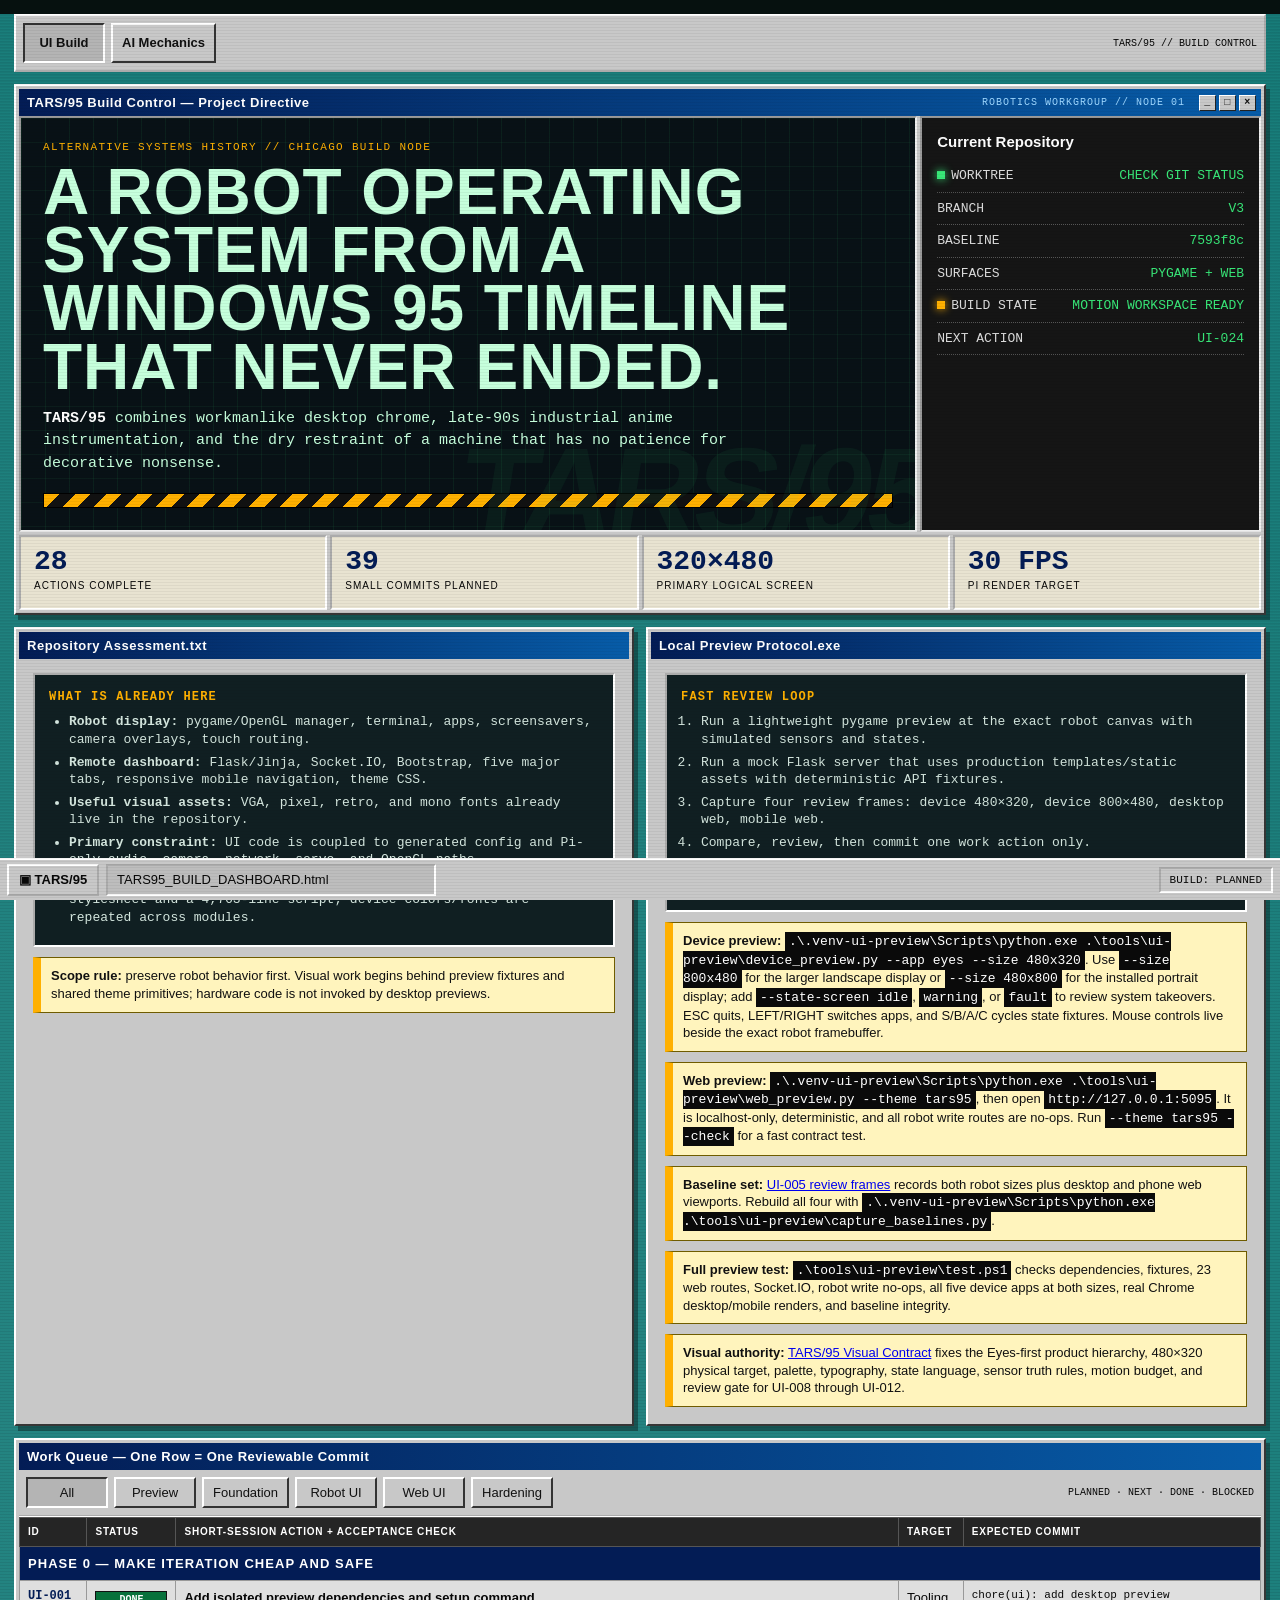
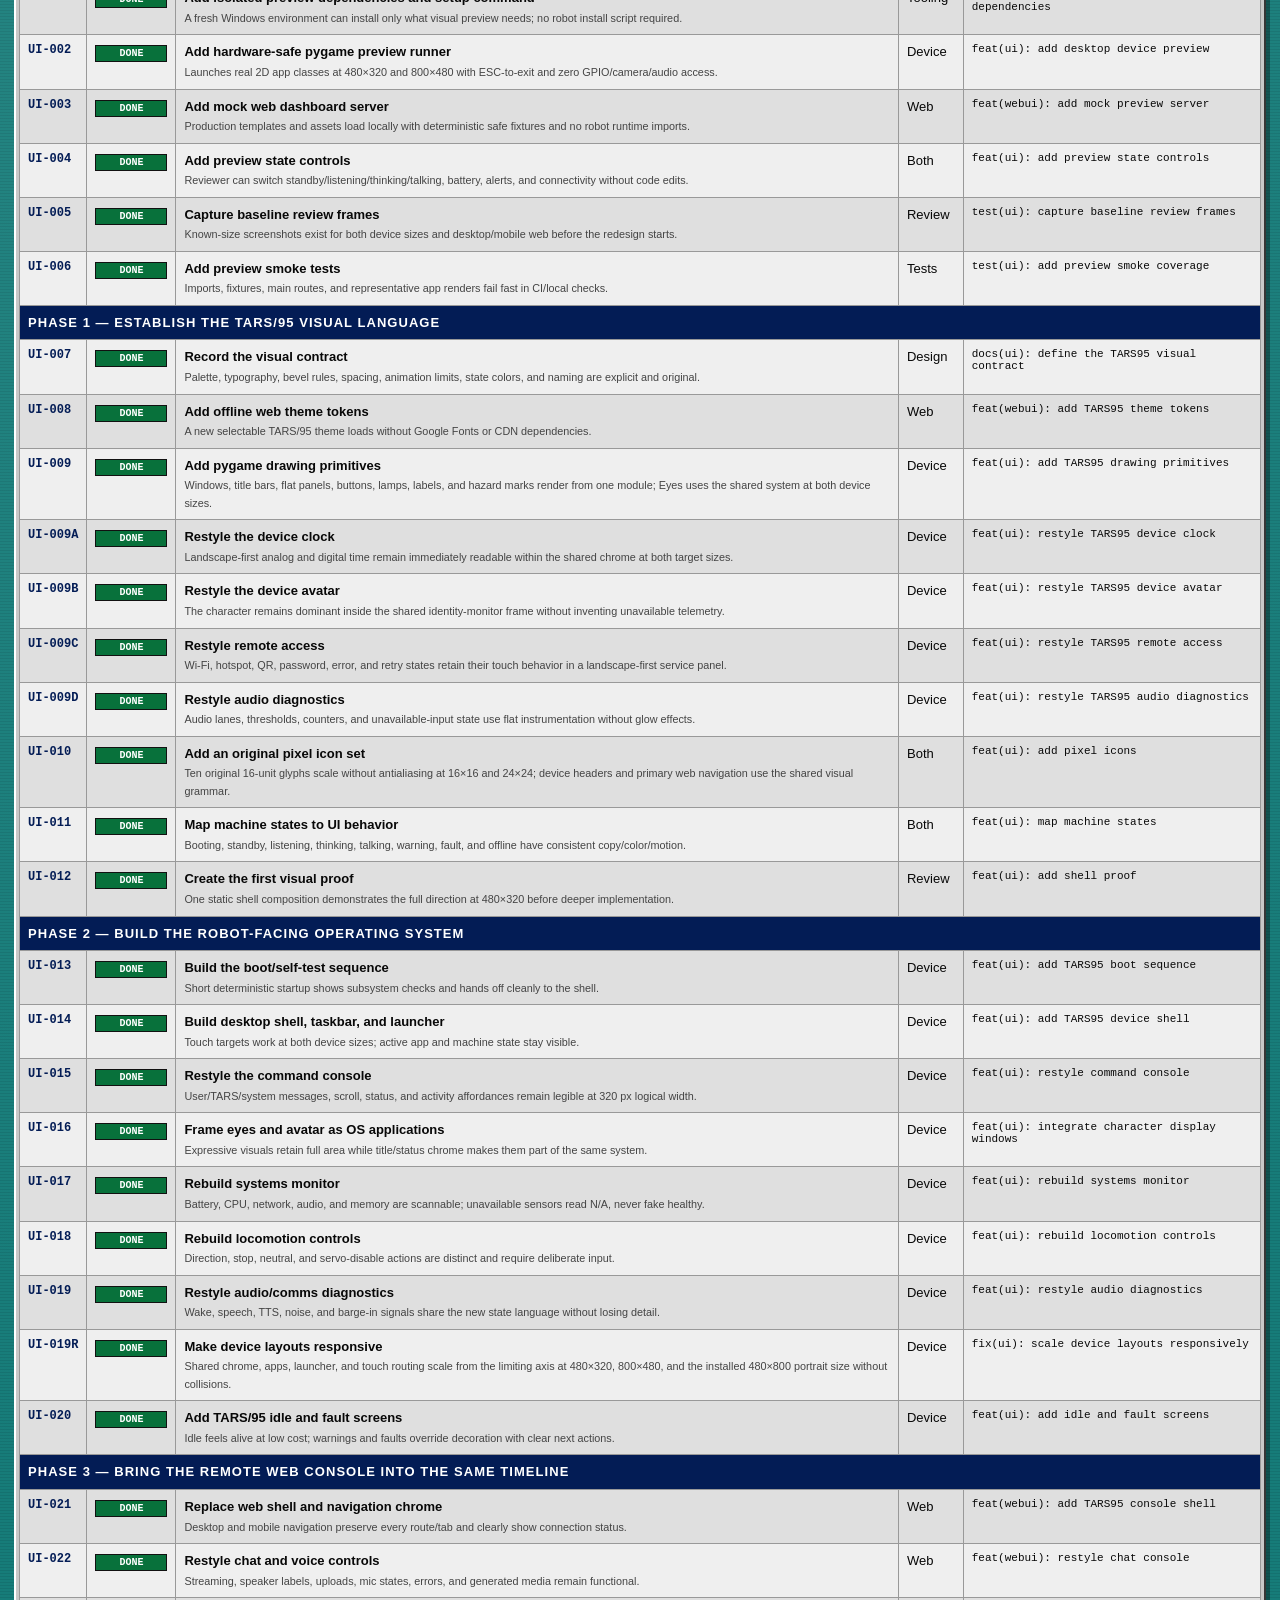
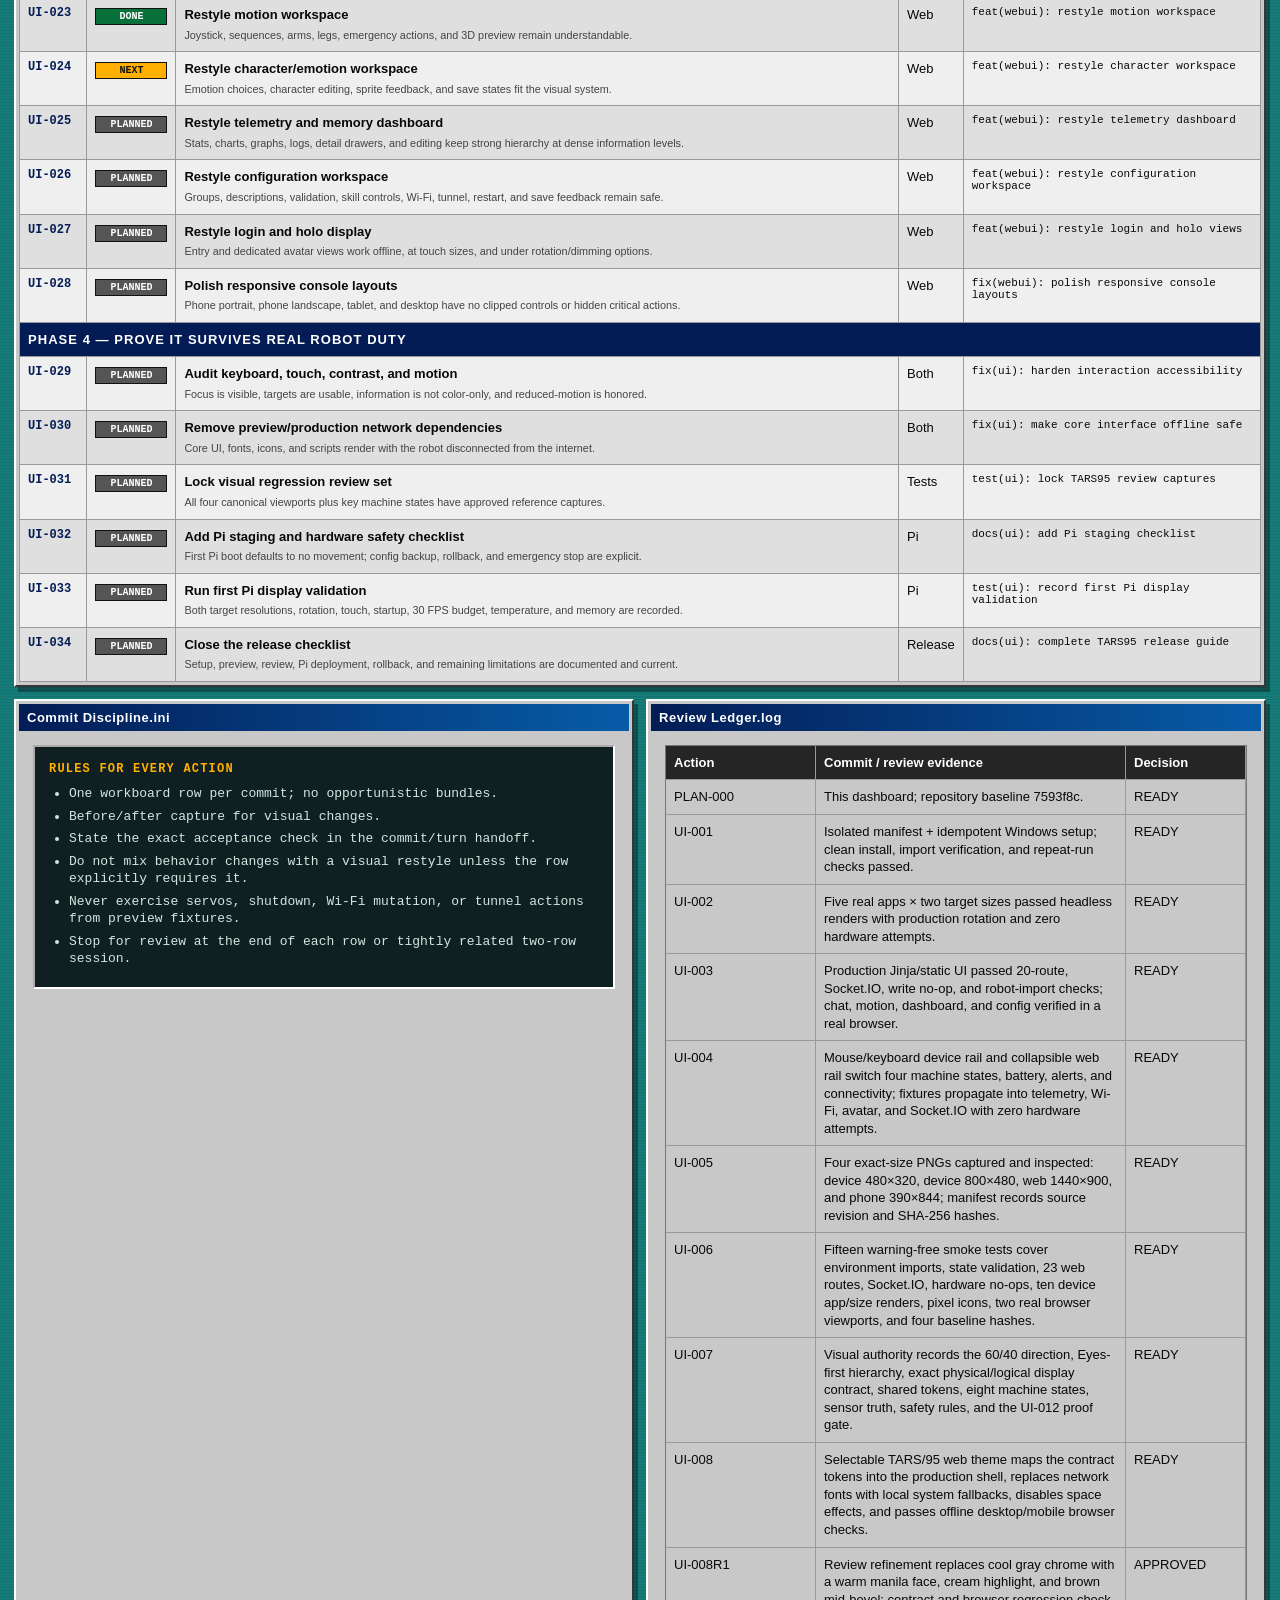
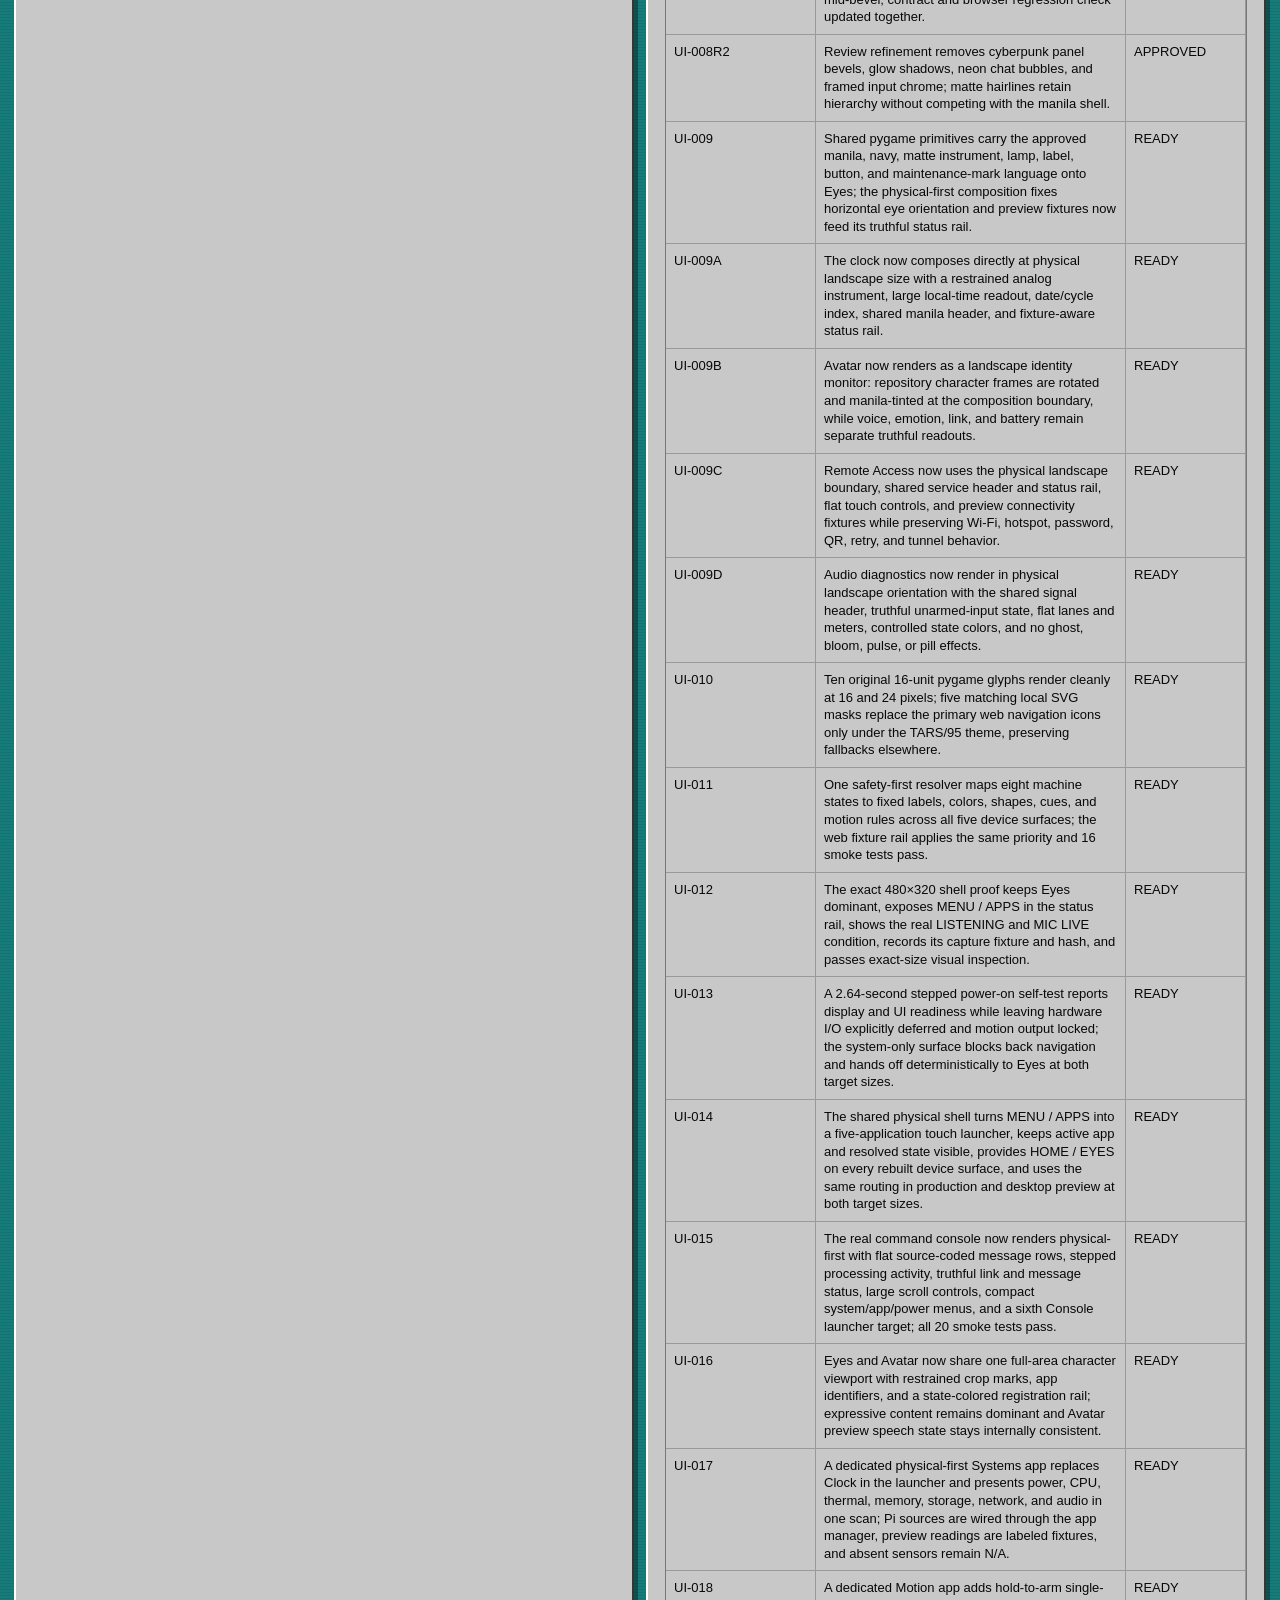
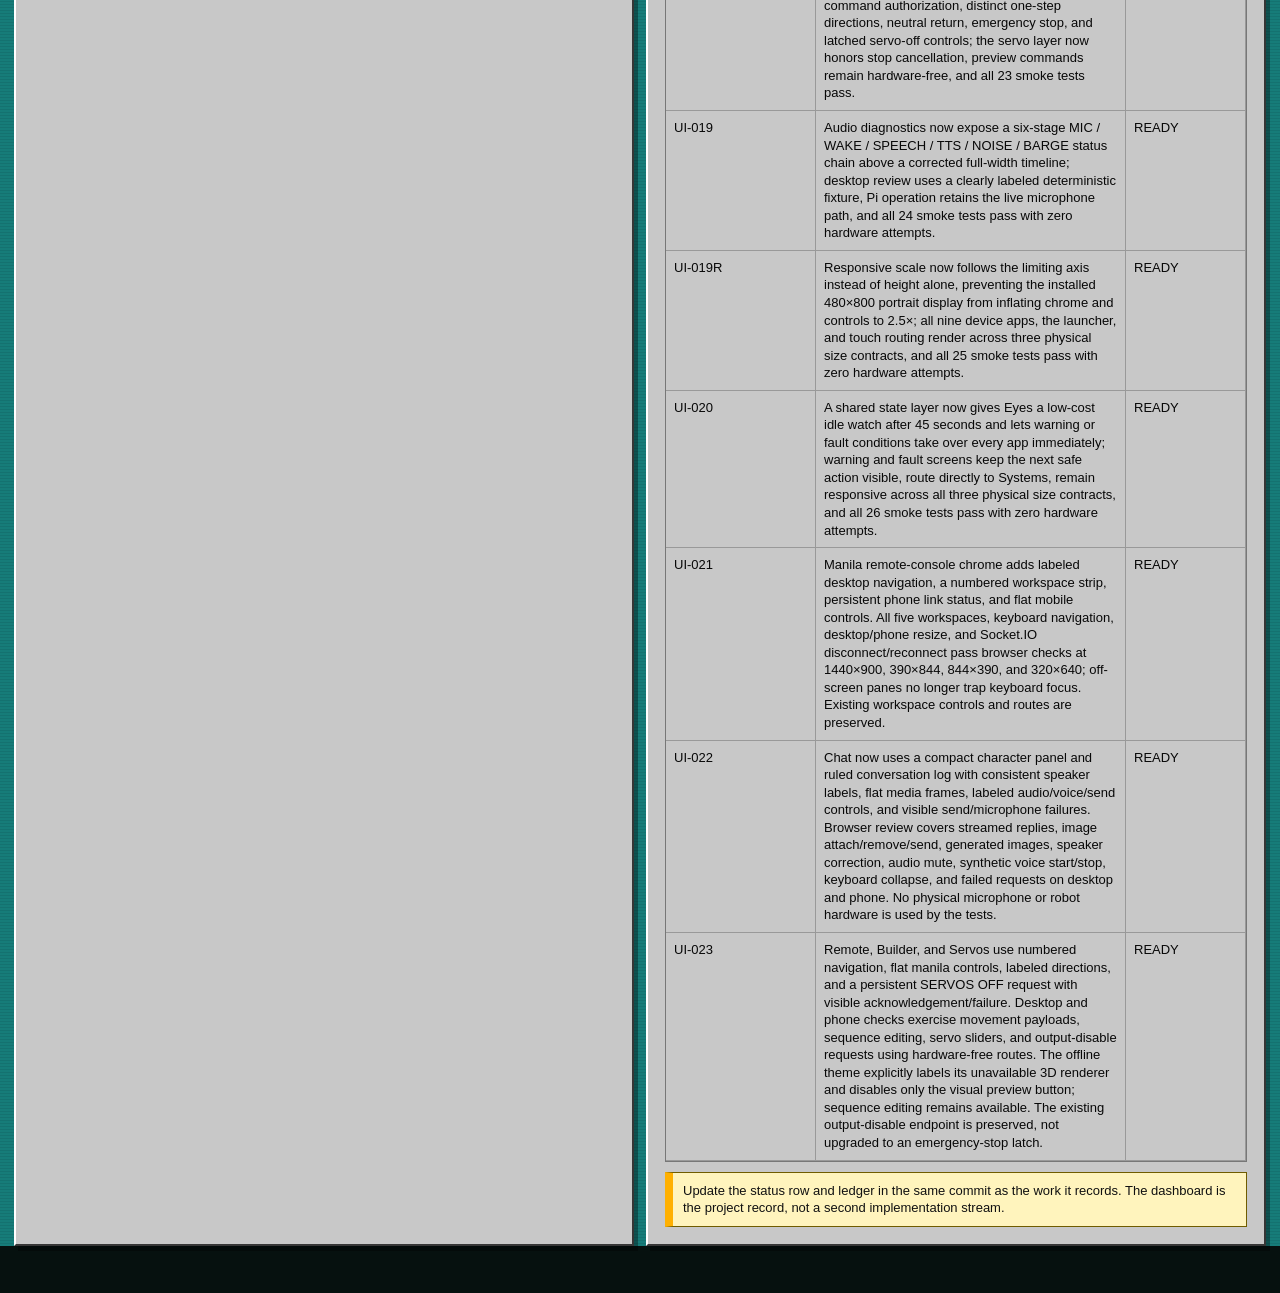
==== Documentation/TARS95_BUILD_DASHBOARD.html @ 5a63e6ff "[AI-002]: Add voice project note commands and routing fixes" ====
<!doctype html>
<html lang="en">
<head>
  <meta charset="utf-8">
  <meta name="viewport" content="width=device-width, initial-scale=1">
  <title>TARS/95 Build Control</title>
  <style>
    :root {
      --desktop: #167c79;
      --chrome: #c8c8c8;
      --chrome-hi: #ffffff;
      --chrome-mid: #8c8c8c;
      --chrome-lo: #363636;
      --ink: #080808;
      --navy: #031c55;
      --navy-hi: #075ca8;
      --screen: #081116;
      --screen-2: #101f22;
      --phosphor: #c6ffdc;
      --green: #38e878;
      --amber: #ffb000;
      --red: #f04436;
      --paper: #e8e3d1;
    }

    * { box-sizing: border-box; }
    html { background: #06110f; }
    body {
      margin: 0;
      min-height: 100vh;
      color: var(--ink);
      background:
        radial-gradient(circle at 22% 18%, rgba(255,255,255,.07), transparent 28%),
        linear-gradient(rgba(0,0,0,.08) 1px, transparent 1px),
        var(--desktop);
      background-size: auto, 100% 3px, auto;
      font: 13px/1.35 Tahoma, "MS Sans Serif", sans-serif;
    }

    button, input { font: inherit; }

    .crt {
      position: fixed;
      inset: 0;
      z-index: 99;
      pointer-events: none;
      opacity: .2;
      background: repeating-linear-gradient(0deg, transparent 0 2px, rgba(0,0,0,.22) 2px 3px);
      mix-blend-mode: multiply;
    }

    .desktop {
      width: min(1440px, calc(100% - 28px));
      margin: 14px auto 58px;
      display: grid;
      gap: 12px;
    }

    .window {
      padding: 3px;
      background: var(--chrome);
      border-top: 2px solid var(--chrome-hi);
      border-left: 2px solid var(--chrome-hi);
      border-right: 2px solid var(--chrome-lo);
      border-bottom: 2px solid var(--chrome-lo);
      box-shadow: 4px 5px 0 rgba(0,0,0,.35);
    }

    .titlebar {
      min-height: 27px;
      padding: 4px 5px 4px 8px;
      display: flex;
      align-items: center;
      gap: 8px;
      color: white;
      background: linear-gradient(90deg, var(--navy), var(--navy-hi));
      font-weight: 700;
      letter-spacing: .04em;
    }

    .titlebar .unit {
      margin-left: auto;
      color: #9ed7ff;
      font: 10px "Courier New", monospace;
      letter-spacing: .1em;
    }

    .win-controls { display: flex; gap: 3px; margin-left: 6px; }
    .win-controls i {
      width: 17px;
      height: 16px;
      display: grid;
      place-items: center;
      color: #111;
      background: var(--chrome);
      border-top: 1px solid white;
      border-left: 1px solid white;
      border-right: 1px solid #222;
      border-bottom: 1px solid #222;
      font: bold 10px monospace;
      font-style: normal;
    }

    .hero-body {
      display: grid;
      grid-template-columns: minmax(0, 1.45fr) minmax(280px, .55fr);
      gap: 3px;
    }

    .mission {
      min-height: 235px;
      padding: 22px;
      position: relative;
      overflow: hidden;
      color: var(--phosphor);
      background:
        linear-gradient(90deg, rgba(56,232,120,.07) 1px, transparent 1px),
        linear-gradient(rgba(56,232,120,.055) 1px, transparent 1px),
        var(--screen);
      background-size: 24px 24px;
      border: 2px inset #eee;
    }

    .mission::after {
      content: "TARS/95";
      position: absolute;
      right: -18px;
      bottom: -27px;
      color: rgba(56,232,120,.055);
      font: 900 clamp(68px, 10vw, 144px)/1 Impact, sans-serif;
      letter-spacing: -.05em;
      transform: skew(-9deg);
    }

    .eyebrow, .mono {
      font-family: "Courier New", monospace;
      text-transform: uppercase;
      letter-spacing: .12em;
    }

    .eyebrow { color: var(--amber); font-size: 11px; }
    h1 {
      max-width: 850px;
      margin: 8px 0 12px;
      font: 900 clamp(30px, 5vw, 70px)/.91 Impact, Haettenschweiler, sans-serif;
      letter-spacing: .015em;
      text-transform: uppercase;
    }
    .mission p { max-width: 760px; margin: 0; font: 15px/1.5 "Courier New", monospace; }
    .mission strong { color: white; }

    .hazard {
      height: 15px;
      margin-top: 18px;
      border: 1px solid #000;
      background: repeating-linear-gradient(135deg, var(--amber) 0 11px, #111 11px 22px);
    }

    .readout {
      padding: 15px;
      color: #ddd;
      background: #151515;
      border: 2px inset #eee;
      font-family: "Courier New", monospace;
    }
    .readout h2 { margin: 0 0 10px; color: white; font: bold 15px Tahoma, sans-serif; }
    .readout-row {
      display: grid;
      grid-template-columns: 1fr auto;
      gap: 12px;
      padding: 7px 0;
      border-bottom: 1px dotted #555;
    }
    .readout-row span:last-child { color: var(--green); text-align: right; }
    .lamp { display: inline-block; width: 8px; height: 8px; margin-right: 6px; background: var(--green); box-shadow: 0 0 8px var(--green); }
    .lamp.amber { background: var(--amber); box-shadow: 0 0 8px var(--amber); }

    .stats {
      display: grid;
      grid-template-columns: repeat(4, 1fr);
      gap: 3px;
      margin-top: 3px;
    }
    .stat { min-height: 75px; padding: 11px 13px; background: var(--paper); border: 2px inset white; }
    .stat b { display: block; font: 900 28px/1 "Courier New", monospace; color: var(--navy); }
    .stat span { font-size: 10px; text-transform: uppercase; letter-spacing: .1em; }

    .grid-2 { display: grid; grid-template-columns: 1fr 1fr; gap: 12px; }
    .pane { padding: 14px; background: var(--chrome); }
    .pane h2 { margin: 0 0 10px; font-size: 15px; }
    .pane p { margin: 7px 0; }

    .screen {
      padding: 14px;
      color: #d4e6de;
      background: var(--screen-2);
      border: 2px inset white;
      font-family: "Courier New", monospace;
    }
    .screen h3 { margin: 0 0 8px; color: var(--amber); font-size: 12px; text-transform: uppercase; letter-spacing: .1em; }
    .screen ol, .screen ul { margin: 8px 0 0; padding-left: 20px; }
    .screen li { margin: 5px 0; }
    code { color: #fff; background: #0a0a0a; padding: 2px 4px; }

    .callout {
      margin-top: 10px;
      padding: 9px 10px;
      color: #111;
      background: #fff4bd;
      border: 1px solid #6f5c00;
      border-left: 8px solid var(--amber);
    }

    .toolbar {
      padding: 7px;
      display: flex;
      gap: 6px;
      align-items: center;
      flex-wrap: wrap;
      background: var(--chrome);
      border-bottom: 2px groove white;
    }
    .toolbar button {
      min-width: 82px;
      padding: 5px 9px;
      color: #111;
      background: var(--chrome);
      border-top: 2px solid white;
      border-left: 2px solid white;
      border-right: 2px solid #333;
      border-bottom: 2px solid #333;
      cursor: pointer;
    }
    .toolbar button:active, .toolbar button.active {
      border-top-color: #333;
      border-left-color: #333;
      border-right-color: white;
      border-bottom-color: white;
      background: #b4b4b4;
    }
    .toolbar .legend { margin-left: auto; font: 10px "Courier New", monospace; }

    .board { width: 100%; border-collapse: collapse; background: #efefef; }
    .board th {
      padding: 7px 8px;
      position: sticky;
      top: 0;
      z-index: 2;
      color: white;
      background: #252525;
      border: 1px solid #555;
      text-align: left;
      font-size: 10px;
      letter-spacing: .08em;
      text-transform: uppercase;
    }
    .board td { padding: 8px; border: 1px solid #999; vertical-align: top; }
    .board tr:nth-child(even) td { background: #dfdfdf; }
    .board tr[hidden] { display: none; }
    .id { white-space: nowrap; font: bold 12px "Courier New", monospace; color: var(--navy); }
    .task b { display: block; margin-bottom: 2px; }
    .task small { color: #444; }
    .status {
      display: inline-block;
      min-width: 72px;
      padding: 2px 5px;
      color: white;
      background: #555;
      border: 1px solid #111;
      font: bold 10px "Courier New", monospace;
      text-align: center;
      text-transform: uppercase;
    }
    [data-state="next"] .status { color: #111; background: var(--amber); }
    [data-state="done"] .status { background: #08713b; }
    [data-state="blocked"] .status { background: #a7251d; }
    .commit { font: 11px "Courier New", monospace; }
    .phase-row td { color: white; background: var(--navy) !important; font-weight: bold; letter-spacing: .08em; text-transform: uppercase; }

    .ledger { display: grid; grid-template-columns: 150px 1fr 120px; border: 1px solid #777; }
    .ledger > div { min-height: 34px; padding: 8px; border-right: 1px solid #999; border-bottom: 1px solid #999; }
    .ledger .head { color: white; background: #252525; font-weight: bold; }

    .taskbar {
      position: fixed;
      left: 0;
      right: 0;
      bottom: 0;
      z-index: 90;
      min-height: 39px;
      padding: 4px 7px;
      display: flex;
      gap: 7px;
      align-items: center;
      background: var(--chrome);
      border-top: 2px solid white;
    }
    .start {
      padding: 5px 10px;
      border: 2px outset white;
      font-weight: 900;
    }
    .task-button { flex: 0 1 330px; padding: 5px 9px; border: 2px inset white; background: #bdbdbd; }
    .clock { margin-left: auto; padding: 5px 9px; border: 2px inset white; font: 11px "Courier New", monospace; }

    @media (max-width: 850px) {
      .hero-body, .grid-2 { grid-template-columns: 1fr; }
      .stats { grid-template-columns: 1fr 1fr; }
      .board-wrap { overflow-x: auto; }
      .board { min-width: 900px; }
      .titlebar .unit, .task-button { display: none; }
    }

    .build-panel { display: grid; gap: 12px; min-width: 0; }
    .build-panel > *, .build-panel .window { min-width: 0; }
    .build-panel[hidden] { display: none; }
    .build-tabs { border: 2px outset white; }
    .build-tabs button { min-height: 40px; font-weight: bold; }
    button:focus-visible { outline: 3px solid var(--navy-hi); outline-offset: 3px; }
    .ai-table { min-width: 650px; }
    .board-wrap { overflow-x: auto; }
    .ai-hardware { margin: 0; padding-left: 18px; }
    .ai-hardware li { margin: 6px 0; }
    [data-ai-state="next"] .status { color: #111; background: var(--amber); }
    [data-ai-state="done"] .status { background: #08713b; }
    @media (prefers-reduced-motion: reduce) { *, *::before, *::after { scroll-behavior: auto !important; } }
  </style>
</head>
<body>
  <div class="crt" aria-hidden="true"></div>
  <main class="desktop">
    <nav class="toolbar build-tabs" role="tablist" aria-label="Build dashboards">
      <button id="tab-ui" class="active" role="tab" aria-selected="true" aria-controls="panel-ui" data-tab="ui">UI Build</button>
      <button id="tab-ai" role="tab" aria-selected="false" aria-controls="panel-ai" tabindex="-1" data-tab="ai">AI Mechanics</button>
      <span class="legend">TARS/95 // BUILD CONTROL</span>
    </nav>
    <div id="panel-ui" class="build-panel" role="tabpanel" aria-labelledby="tab-ui">
    <section class="window">
      <header class="titlebar">
        <span>TARS/95 Build Control — Project Directive</span>
        <span class="unit">ROBOTICS WORKGROUP // NODE 01</span>
        <span class="win-controls" aria-hidden="true"><i>_</i><i>□</i><i>×</i></span>
      </header>
      <div class="hero-body">
        <div class="mission">
          <div class="eyebrow">Alternative systems history // Chicago build node</div>
          <h1>A robot operating system from a Windows 95 timeline that never ended.</h1>
          <p><strong>TARS/95</strong> combines workmanlike desktop chrome, late-90s industrial anime instrumentation, and the dry restraint of a machine that has no patience for decorative nonsense.</p>
          <div class="hazard" aria-hidden="true"></div>
        </div>
        <aside class="readout">
          <h2>Current Repository</h2>
          <div class="readout-row"><span><i class="lamp"></i>WORKTREE</span><span>CHECK GIT STATUS</span></div>
          <div class="readout-row"><span>BRANCH</span><span>V3</span></div>
          <div class="readout-row"><span>BASELINE</span><span>7593f8c</span></div>
          <div class="readout-row"><span>SURFACES</span><span>PYGAME + WEB</span></div>
          <div class="readout-row"><span><i class="lamp amber"></i>BUILD STATE</span><span>MOTION WORKSPACE READY</span></div>
          <div class="readout-row"><span>NEXT ACTION</span><span>UI-024</span></div>
        </aside>
      </div>
      <div class="stats">
        <div class="stat"><b id="completeCount">0</b><span>actions complete</span></div>
        <div class="stat"><b id="totalCount">39</b><span>small commits planned</span></div>
        <div class="stat"><b>320×480</b><span>primary logical screen</span></div>
        <div class="stat"><b>30 FPS</b><span>Pi render target</span></div>
      </div>
    </section>

    <div class="grid-2">
      <section class="window">
        <header class="titlebar"><span>Repository Assessment.txt</span></header>
        <div class="pane">
          <div class="screen">
            <h3>What is already here</h3>
            <ul>
              <li><strong>Robot display:</strong> pygame/OpenGL manager, terminal, apps, screensavers, camera overlays, touch routing.</li>
              <li><strong>Remote dashboard:</strong> Flask/Jinja, Socket.IO, Bootstrap, five major tabs, responsive mobile navigation, theme CSS.</li>
              <li><strong>Useful visual assets:</strong> VGA, pixel, retro, and mono fonts already live in the repository.</li>
              <li><strong>Primary constraint:</strong> UI code is coupled to generated config and Pi-only audio, camera, network, servo, and OpenGL paths.</li>
              <li><strong>Maintainability risk:</strong> the web UI is concentrated in a 3,885-line stylesheet and a 4,763-line script; device colors/fonts are repeated across modules.</li>
            </ul>
          </div>
          <div class="callout"><strong>Scope rule:</strong> preserve robot behavior first. Visual work begins behind preview fixtures and shared theme primitives; hardware code is not invoked by desktop previews.</div>
        </div>
      </section>

      <section class="window">
        <header class="titlebar"><span>Local Preview Protocol.exe</span></header>
        <div class="pane">
          <div class="screen">
            <h3>Fast review loop</h3>
            <ol>
              <li>Run a lightweight pygame preview at the exact robot canvas with simulated sensors and states.</li>
              <li>Run a mock Flask server that uses production templates/static assets with deterministic API fixtures.</li>
              <li>Capture four review frames: device 480×320, device 800×480, desktop web, mobile web.</li>
              <li>Compare, review, then commit one work action only.</li>
              <li>Use the Pi only at explicit integration gates, not as the everyday design workstation.</li>
            </ol>
          </div>
          <div class="callout"><strong>Device preview:</strong> <code>.\.venv-ui-preview\Scripts\python.exe .\tools\ui-preview\device_preview.py --app eyes --size 480x320</code>. Use <code>--size 800x480</code> for the larger landscape display or <code>--size 480x800</code> for the installed portrait display; add <code>--state-screen idle</code>, <code>warning</code>, or <code>fault</code> to review system takeovers. ESC quits, LEFT/RIGHT switches apps, and S/B/A/C cycles state fixtures. Mouse controls live beside the exact robot framebuffer.</div>
          <div class="callout"><strong>Web preview:</strong> <code>.\.venv-ui-preview\Scripts\python.exe .\tools\ui-preview\web_preview.py --theme tars95</code>, then open <code>http://127.0.0.1:5095</code>. It is localhost-only, deterministic, and all robot write routes are no-ops. Run <code>--theme tars95 --check</code> for a fast contract test.</div>
          <div class="callout"><strong>Baseline set:</strong> <a href="review-baselines/UI-005/README.md">UI-005 review frames</a> records both robot sizes plus desktop and phone web viewports. Rebuild all four with <code>.\.venv-ui-preview\Scripts\python.exe .\tools\ui-preview\capture_baselines.py</code>.</div>
          <div class="callout"><strong>Full preview test:</strong> <code>.\tools\ui-preview\test.ps1</code> checks dependencies, fixtures, 23 web routes, Socket.IO, robot write no-ops, all five device apps at both sizes, real Chrome desktop/mobile renders, and baseline integrity.</div>
          <div class="callout"><strong>Visual authority:</strong> <a href="TARS95_VISUAL_CONTRACT.md">TARS/95 Visual Contract</a> fixes the Eyes-first product hierarchy, 480×320 physical target, palette, typography, state language, sensor truth rules, motion budget, and review gate for UI-008 through UI-012.</div>
        </div>
      </section>
    </div>

    <section class="window" id="workboard">
      <header class="titlebar"><span>Work Queue — One Row = One Reviewable Commit</span></header>
      <nav class="toolbar" aria-label="Work queue filters">
        <button class="active" data-filter="all">All</button>
        <button data-filter="0">Preview</button>
        <button data-filter="1">Foundation</button>
        <button data-filter="2">Robot UI</button>
        <button data-filter="3">Web UI</button>
        <button data-filter="4">Hardening</button>
        <span class="legend">PLANNED · NEXT · DONE · BLOCKED</span>
      </nav>
      <div class="board-wrap">
        <table class="board">
          <thead><tr><th>ID</th><th>Status</th><th>Short-session action + acceptance check</th><th>Target</th><th>Expected commit</th></tr></thead>
          <tbody>
            <tr class="phase-row" data-phase="0"><td colspan="5">Phase 0 — Make iteration cheap and safe</td></tr>
            <tr data-phase="0" data-state="done"><td class="id">UI-001</td><td><span class="status">Done</span></td><td class="task"><b>Add isolated preview dependencies and setup command</b><small>A fresh Windows environment can install only what visual preview needs; no robot install script required.</small></td><td>Tooling</td><td class="commit">chore(ui): add desktop preview dependencies</td></tr>
            <tr data-phase="0" data-state="done"><td class="id">UI-002</td><td><span class="status">Done</span></td><td class="task"><b>Add hardware-safe pygame preview runner</b><small>Launches real 2D app classes at 480×320 and 800×480 with ESC-to-exit and zero GPIO/camera/audio access.</small></td><td>Device</td><td class="commit">feat(ui): add desktop device preview</td></tr>
            <tr data-phase="0" data-state="done"><td class="id">UI-003</td><td><span class="status">Done</span></td><td class="task"><b>Add mock web dashboard server</b><small>Production templates and assets load locally with deterministic safe fixtures and no robot runtime imports.</small></td><td>Web</td><td class="commit">feat(webui): add mock preview server</td></tr>
            <tr data-phase="0" data-state="done"><td class="id">UI-004</td><td><span class="status">Done</span></td><td class="task"><b>Add preview state controls</b><small>Reviewer can switch standby/listening/thinking/talking, battery, alerts, and connectivity without code edits.</small></td><td>Both</td><td class="commit">feat(ui): add preview state controls</td></tr>
            <tr data-phase="0" data-state="done"><td class="id">UI-005</td><td><span class="status">Done</span></td><td class="task"><b>Capture baseline review frames</b><small>Known-size screenshots exist for both device sizes and desktop/mobile web before the redesign starts.</small></td><td>Review</td><td class="commit">test(ui): capture baseline review frames</td></tr>
            <tr data-phase="0" data-state="done"><td class="id">UI-006</td><td><span class="status">Done</span></td><td class="task"><b>Add preview smoke tests</b><small>Imports, fixtures, main routes, and representative app renders fail fast in CI/local checks.</small></td><td>Tests</td><td class="commit">test(ui): add preview smoke coverage</td></tr>

            <tr class="phase-row" data-phase="1"><td colspan="5">Phase 1 — Establish the TARS/95 visual language</td></tr>
            <tr data-phase="1" data-state="done"><td class="id">UI-007</td><td><span class="status">Done</span></td><td class="task"><b>Record the visual contract</b><small>Palette, typography, bevel rules, spacing, animation limits, state colors, and naming are explicit and original.</small></td><td>Design</td><td class="commit">docs(ui): define the TARS95 visual contract</td></tr>
            <tr data-phase="1" data-state="done"><td class="id">UI-008</td><td><span class="status">Done</span></td><td class="task"><b>Add offline web theme tokens</b><small>A new selectable TARS/95 theme loads without Google Fonts or CDN dependencies.</small></td><td>Web</td><td class="commit">feat(webui): add TARS95 theme tokens</td></tr>
            <tr data-phase="1" data-state="done"><td class="id">UI-009</td><td><span class="status">Done</span></td><td class="task"><b>Add pygame drawing primitives</b><small>Windows, title bars, flat panels, buttons, lamps, labels, and hazard marks render from one module; Eyes uses the shared system at both device sizes.</small></td><td>Device</td><td class="commit">feat(ui): add TARS95 drawing primitives</td></tr>
            <tr data-phase="1" data-state="done"><td class="id">UI-009A</td><td><span class="status">Done</span></td><td class="task"><b>Restyle the device clock</b><small>Landscape-first analog and digital time remain immediately readable within the shared chrome at both target sizes.</small></td><td>Device</td><td class="commit">feat(ui): restyle TARS95 device clock</td></tr>
            <tr data-phase="1" data-state="done"><td class="id">UI-009B</td><td><span class="status">Done</span></td><td class="task"><b>Restyle the device avatar</b><small>The character remains dominant inside the shared identity-monitor frame without inventing unavailable telemetry.</small></td><td>Device</td><td class="commit">feat(ui): restyle TARS95 device avatar</td></tr>
            <tr data-phase="1" data-state="done"><td class="id">UI-009C</td><td><span class="status">Done</span></td><td class="task"><b>Restyle remote access</b><small>Wi-Fi, hotspot, QR, password, error, and retry states retain their touch behavior in a landscape-first service panel.</small></td><td>Device</td><td class="commit">feat(ui): restyle TARS95 remote access</td></tr>
            <tr data-phase="1" data-state="done"><td class="id">UI-009D</td><td><span class="status">Done</span></td><td class="task"><b>Restyle audio diagnostics</b><small>Audio lanes, thresholds, counters, and unavailable-input state use flat instrumentation without glow effects.</small></td><td>Device</td><td class="commit">feat(ui): restyle TARS95 audio diagnostics</td></tr>
            <tr data-phase="1" data-state="done"><td class="id">UI-010</td><td><span class="status">Done</span></td><td class="task"><b>Add an original pixel icon set</b><small>Ten original 16-unit glyphs scale without antialiasing at 16×16 and 24×24; device headers and primary web navigation use the shared visual grammar.</small></td><td>Both</td><td class="commit">feat(ui): add pixel icons</td></tr>
            <tr data-phase="1" data-state="done"><td class="id">UI-011</td><td><span class="status">Done</span></td><td class="task"><b>Map machine states to UI behavior</b><small>Booting, standby, listening, thinking, talking, warning, fault, and offline have consistent copy/color/motion.</small></td><td>Both</td><td class="commit">feat(ui): map machine states</td></tr>
            <tr data-phase="1" data-state="done"><td class="id">UI-012</td><td><span class="status">Done</span></td><td class="task"><b>Create the first visual proof</b><small>One static shell composition demonstrates the full direction at 480×320 before deeper implementation.</small></td><td>Review</td><td class="commit">feat(ui): add shell proof</td></tr>

            <tr class="phase-row" data-phase="2"><td colspan="5">Phase 2 — Build the robot-facing operating system</td></tr>
            <tr data-phase="2" data-state="done"><td class="id">UI-013</td><td><span class="status">Done</span></td><td class="task"><b>Build the boot/self-test sequence</b><small>Short deterministic startup shows subsystem checks and hands off cleanly to the shell.</small></td><td>Device</td><td class="commit">feat(ui): add TARS95 boot sequence</td></tr>
            <tr data-phase="2" data-state="done"><td class="id">UI-014</td><td><span class="status">Done</span></td><td class="task"><b>Build desktop shell, taskbar, and launcher</b><small>Touch targets work at both device sizes; active app and machine state stay visible.</small></td><td>Device</td><td class="commit">feat(ui): add TARS95 device shell</td></tr>
            <tr data-phase="2" data-state="done"><td class="id">UI-015</td><td><span class="status">Done</span></td><td class="task"><b>Restyle the command console</b><small>User/TARS/system messages, scroll, status, and activity affordances remain legible at 320 px logical width.</small></td><td>Device</td><td class="commit">feat(ui): restyle command console</td></tr>
            <tr data-phase="2" data-state="done"><td class="id">UI-016</td><td><span class="status">Done</span></td><td class="task"><b>Frame eyes and avatar as OS applications</b><small>Expressive visuals retain full area while title/status chrome makes them part of the same system.</small></td><td>Device</td><td class="commit">feat(ui): integrate character display windows</td></tr>
            <tr data-phase="2" data-state="done"><td class="id">UI-017</td><td><span class="status">Done</span></td><td class="task"><b>Rebuild systems monitor</b><small>Battery, CPU, network, audio, and memory are scannable; unavailable sensors read N/A, never fake healthy.</small></td><td>Device</td><td class="commit">feat(ui): rebuild systems monitor</td></tr>
            <tr data-phase="2" data-state="done"><td class="id">UI-018</td><td><span class="status">Done</span></td><td class="task"><b>Rebuild locomotion controls</b><small>Direction, stop, neutral, and servo-disable actions are distinct and require deliberate input.</small></td><td>Device</td><td class="commit">feat(ui): rebuild locomotion controls</td></tr>
            <tr data-phase="2" data-state="done"><td class="id">UI-019</td><td><span class="status">Done</span></td><td class="task"><b>Restyle audio/comms diagnostics</b><small>Wake, speech, TTS, noise, and barge-in signals share the new state language without losing detail.</small></td><td>Device</td><td class="commit">feat(ui): restyle audio diagnostics</td></tr>
            <tr data-phase="2" data-state="done"><td class="id">UI-019R</td><td><span class="status">Done</span></td><td class="task"><b>Make device layouts responsive</b><small>Shared chrome, apps, launcher, and touch routing scale from the limiting axis at 480×320, 800×480, and the installed 480×800 portrait size without collisions.</small></td><td>Device</td><td class="commit">fix(ui): scale device layouts responsively</td></tr>
            <tr data-phase="2" data-state="done"><td class="id">UI-020</td><td><span class="status">Done</span></td><td class="task"><b>Add TARS/95 idle and fault screens</b><small>Idle feels alive at low cost; warnings and faults override decoration with clear next actions.</small></td><td>Device</td><td class="commit">feat(ui): add idle and fault screens</td></tr>

            <tr class="phase-row" data-phase="3"><td colspan="5">Phase 3 — Bring the remote web console into the same timeline</td></tr>
            <tr data-phase="3" data-state="done"><td class="id">UI-021</td><td><span class="status">Done</span></td><td class="task"><b>Replace web shell and navigation chrome</b><small>Desktop and mobile navigation preserve every route/tab and clearly show connection status.</small></td><td>Web</td><td class="commit">feat(webui): add TARS95 console shell</td></tr>
            <tr data-phase="3" data-state="done"><td class="id">UI-022</td><td><span class="status">Done</span></td><td class="task"><b>Restyle chat and voice controls</b><small>Streaming, speaker labels, uploads, mic states, errors, and generated media remain functional.</small></td><td>Web</td><td class="commit">feat(webui): restyle chat console</td></tr>
            <tr data-phase="3" data-state="done"><td class="id">UI-023</td><td><span class="status">Done</span></td><td class="task"><b>Restyle motion workspace</b><small>Joystick, sequences, arms, legs, emergency actions, and 3D preview remain understandable.</small></td><td>Web</td><td class="commit">feat(webui): restyle motion workspace</td></tr>
            <tr data-phase="3" data-state="next"><td class="id">UI-024</td><td><span class="status">Next</span></td><td class="task"><b>Restyle character/emotion workspace</b><small>Emotion choices, character editing, sprite feedback, and save states fit the visual system.</small></td><td>Web</td><td class="commit">feat(webui): restyle character workspace</td></tr>
            <tr data-phase="3" data-state="planned"><td class="id">UI-025</td><td><span class="status">Planned</span></td><td class="task"><b>Restyle telemetry and memory dashboard</b><small>Stats, charts, graphs, logs, detail drawers, and editing keep strong hierarchy at dense information levels.</small></td><td>Web</td><td class="commit">feat(webui): restyle telemetry dashboard</td></tr>
            <tr data-phase="3" data-state="planned"><td class="id">UI-026</td><td><span class="status">Planned</span></td><td class="task"><b>Restyle configuration workspace</b><small>Groups, descriptions, validation, skill controls, Wi-Fi, tunnel, restart, and save feedback remain safe.</small></td><td>Web</td><td class="commit">feat(webui): restyle configuration workspace</td></tr>
            <tr data-phase="3" data-state="planned"><td class="id">UI-027</td><td><span class="status">Planned</span></td><td class="task"><b>Restyle login and holo display</b><small>Entry and dedicated avatar views work offline, at touch sizes, and under rotation/dimming options.</small></td><td>Web</td><td class="commit">feat(webui): restyle login and holo views</td></tr>
            <tr data-phase="3" data-state="planned"><td class="id">UI-028</td><td><span class="status">Planned</span></td><td class="task"><b>Polish responsive console layouts</b><small>Phone portrait, phone landscape, tablet, and desktop have no clipped controls or hidden critical actions.</small></td><td>Web</td><td class="commit">fix(webui): polish responsive console layouts</td></tr>

            <tr class="phase-row" data-phase="4"><td colspan="5">Phase 4 — Prove it survives real robot duty</td></tr>
            <tr data-phase="4" data-state="planned"><td class="id">UI-029</td><td><span class="status">Planned</span></td><td class="task"><b>Audit keyboard, touch, contrast, and motion</b><small>Focus is visible, targets are usable, information is not color-only, and reduced-motion is honored.</small></td><td>Both</td><td class="commit">fix(ui): harden interaction accessibility</td></tr>
            <tr data-phase="4" data-state="planned"><td class="id">UI-030</td><td><span class="status">Planned</span></td><td class="task"><b>Remove preview/production network dependencies</b><small>Core UI, fonts, icons, and scripts render with the robot disconnected from the internet.</small></td><td>Both</td><td class="commit">fix(ui): make core interface offline safe</td></tr>
            <tr data-phase="4" data-state="planned"><td class="id">UI-031</td><td><span class="status">Planned</span></td><td class="task"><b>Lock visual regression review set</b><small>All four canonical viewports plus key machine states have approved reference captures.</small></td><td>Tests</td><td class="commit">test(ui): lock TARS95 review captures</td></tr>
            <tr data-phase="4" data-state="planned"><td class="id">UI-032</td><td><span class="status">Planned</span></td><td class="task"><b>Add Pi staging and hardware safety checklist</b><small>First Pi boot defaults to no movement; config backup, rollback, and emergency stop are explicit.</small></td><td>Pi</td><td class="commit">docs(ui): add Pi staging checklist</td></tr>
            <tr data-phase="4" data-state="planned"><td class="id">UI-033</td><td><span class="status">Planned</span></td><td class="task"><b>Run first Pi display validation</b><small>Both target resolutions, rotation, touch, startup, 30 FPS budget, temperature, and memory are recorded.</small></td><td>Pi</td><td class="commit">test(ui): record first Pi display validation</td></tr>
            <tr data-phase="4" data-state="planned"><td class="id">UI-034</td><td><span class="status">Planned</span></td><td class="task"><b>Close the release checklist</b><small>Setup, preview, review, Pi deployment, rollback, and remaining limitations are documented and current.</small></td><td>Release</td><td class="commit">docs(ui): complete TARS95 release guide</td></tr>
          </tbody>
        </table>
      </div>
    </section>

    <div class="grid-2">
      <section class="window">
        <header class="titlebar"><span>Commit Discipline.ini</span></header>
        <div class="pane">
          <div class="screen">
            <h3>Rules for every action</h3>
            <ul>
              <li>One workboard row per commit; no opportunistic bundles.</li>
              <li>Before/after capture for visual changes.</li>
              <li>State the exact acceptance check in the commit/turn handoff.</li>
              <li>Do not mix behavior changes with a visual restyle unless the row explicitly requires it.</li>
              <li>Never exercise servos, shutdown, Wi-Fi mutation, or tunnel actions from preview fixtures.</li>
              <li>Stop for review at the end of each row or tightly related two-row session.</li>
            </ul>
          </div>
        </div>
      </section>

      <section class="window">
        <header class="titlebar"><span>Review Ledger.log</span></header>
        <div class="pane">
          <div class="ledger" aria-label="Review ledger">
            <div class="head">Action</div><div class="head">Commit / review evidence</div><div class="head">Decision</div>
            <div>PLAN-000</div><div>This dashboard; repository baseline 7593f8c.</div><div>READY</div>
            <div>UI-001</div><div>Isolated manifest + idempotent Windows setup; clean install, import verification, and repeat-run checks passed.</div><div>READY</div>
            <div>UI-002</div><div>Five real apps × two target sizes passed headless renders with production rotation and zero hardware attempts.</div><div>READY</div>
            <div>UI-003</div><div>Production Jinja/static UI passed 20-route, Socket.IO, write no-op, and robot-import checks; chat, motion, dashboard, and config verified in a real browser.</div><div>READY</div>
            <div>UI-004</div><div>Mouse/keyboard device rail and collapsible web rail switch four machine states, battery, alerts, and connectivity; fixtures propagate into telemetry, Wi-Fi, avatar, and Socket.IO with zero hardware attempts.</div><div>READY</div>
            <div>UI-005</div><div>Four exact-size PNGs captured and inspected: device 480×320, device 800×480, web 1440×900, and phone 390×844; manifest records source revision and SHA-256 hashes.</div><div>READY</div>
            <div>UI-006</div><div>Fifteen warning-free smoke tests cover environment imports, state validation, 23 web routes, Socket.IO, hardware no-ops, ten device app/size renders, pixel icons, two real browser viewports, and four baseline hashes.</div><div>READY</div>
            <div>UI-007</div><div>Visual authority records the 60/40 direction, Eyes-first hierarchy, exact physical/logical display contract, shared tokens, eight machine states, sensor truth, safety rules, and the UI-012 proof gate.</div><div>READY</div>
            <div>UI-008</div><div>Selectable TARS/95 web theme maps the contract tokens into the production shell, replaces network fonts with local system fallbacks, disables space effects, and passes offline desktop/mobile browser checks.</div><div>READY</div>
            <div>UI-008R1</div><div>Review refinement replaces cool gray chrome with a warm manila face, cream highlight, and brown mid-bevel; contract and browser regression check updated together.</div><div>APPROVED</div>
            <div>UI-008R2</div><div>Review refinement removes cyberpunk panel bevels, glow shadows, neon chat bubbles, and framed input chrome; matte hairlines retain hierarchy without competing with the manila shell.</div><div>APPROVED</div>
            <div>UI-009</div><div>Shared pygame primitives carry the approved manila, navy, matte instrument, lamp, label, button, and maintenance-mark language onto Eyes; the physical-first composition fixes horizontal eye orientation and preview fixtures now feed its truthful status rail.</div><div>READY</div>
            <div>UI-009A</div><div>The clock now composes directly at physical landscape size with a restrained analog instrument, large local-time readout, date/cycle index, shared manila header, and fixture-aware status rail.</div><div>READY</div>
            <div>UI-009B</div><div>Avatar now renders as a landscape identity monitor: repository character frames are rotated and manila-tinted at the composition boundary, while voice, emotion, link, and battery remain separate truthful readouts.</div><div>READY</div>
            <div>UI-009C</div><div>Remote Access now uses the physical landscape boundary, shared service header and status rail, flat touch controls, and preview connectivity fixtures while preserving Wi-Fi, hotspot, password, QR, retry, and tunnel behavior.</div><div>READY</div>
            <div>UI-009D</div><div>Audio diagnostics now render in physical landscape orientation with the shared signal header, truthful unarmed-input state, flat lanes and meters, controlled state colors, and no ghost, bloom, pulse, or pill effects.</div><div>READY</div>
            <div>UI-010</div><div>Ten original 16-unit pygame glyphs render cleanly at 16 and 24 pixels; five matching local SVG masks replace the primary web navigation icons only under the TARS/95 theme, preserving fallbacks elsewhere.</div><div>READY</div>
            <div>UI-011</div><div>One safety-first resolver maps eight machine states to fixed labels, colors, shapes, cues, and motion rules across all five device surfaces; the web fixture rail applies the same priority and 16 smoke tests pass.</div><div>READY</div>
            <div>UI-012</div><div>The exact 480×320 shell proof keeps Eyes dominant, exposes MENU / APPS in the status rail, shows the real LISTENING and MIC LIVE condition, records its capture fixture and hash, and passes exact-size visual inspection.</div><div>READY</div>
            <div>UI-013</div><div>A 2.64-second stepped power-on self-test reports display and UI readiness while leaving hardware I/O explicitly deferred and motion output locked; the system-only surface blocks back navigation and hands off deterministically to Eyes at both target sizes.</div><div>READY</div>
            <div>UI-014</div><div>The shared physical shell turns MENU / APPS into a five-application touch launcher, keeps active app and resolved state visible, provides HOME / EYES on every rebuilt device surface, and uses the same routing in production and desktop preview at both target sizes.</div><div>READY</div>
            <div>UI-015</div><div>The real command console now renders physical-first with flat source-coded message rows, stepped processing activity, truthful link and message status, large scroll controls, compact system/app/power menus, and a sixth Console launcher target; all 20 smoke tests pass.</div><div>READY</div>
            <div>UI-016</div><div>Eyes and Avatar now share one full-area character viewport with restrained crop marks, app identifiers, and a state-colored registration rail; expressive content remains dominant and Avatar preview speech state stays internally consistent.</div><div>READY</div>
            <div>UI-017</div><div>A dedicated physical-first Systems app replaces Clock in the launcher and presents power, CPU, thermal, memory, storage, network, and audio in one scan; Pi sources are wired through the app manager, preview readings are labeled fixtures, and absent sensors remain N/A.</div><div>READY</div>
            <div>UI-018</div><div>A dedicated Motion app adds hold-to-arm single-command authorization, distinct one-step directions, neutral return, emergency stop, and latched servo-off controls; the servo layer now honors stop cancellation, preview commands remain hardware-free, and all 23 smoke tests pass.</div><div>READY</div>
            <div>UI-019</div><div>Audio diagnostics now expose a six-stage MIC / WAKE / SPEECH / TTS / NOISE / BARGE status chain above a corrected full-width timeline; desktop review uses a clearly labeled deterministic fixture, Pi operation retains the live microphone path, and all 24 smoke tests pass with zero hardware attempts.</div><div>READY</div>
            <div>UI-019R</div><div>Responsive scale now follows the limiting axis instead of height alone, preventing the installed 480×800 portrait display from inflating chrome and controls to 2.5×; all nine device apps, the launcher, and touch routing render across three physical size contracts, and all 25 smoke tests pass with zero hardware attempts.</div><div>READY</div>
            <div>UI-020</div><div>A shared state layer now gives Eyes a low-cost idle watch after 45 seconds and lets warning or fault conditions take over every app immediately; warning and fault screens keep the next safe action visible, route directly to Systems, remain responsive across all three physical size contracts, and all 26 smoke tests pass with zero hardware attempts.</div><div>READY</div>
            <div>UI-021</div><div>Manila remote-console chrome adds labeled desktop navigation, a numbered workspace strip, persistent phone link status, and flat mobile controls. All five workspaces, keyboard navigation, desktop/phone resize, and Socket.IO disconnect/reconnect pass browser checks at 1440×900, 390×844, 844×390, and 320×640; off-screen panes no longer trap keyboard focus. Existing workspace controls and routes are preserved.</div><div>READY</div>
            <div>UI-022</div><div>Chat now uses a compact character panel and ruled conversation log with consistent speaker labels, flat media frames, labeled audio/voice/send controls, and visible send/microphone failures. Browser review covers streamed replies, image attach/remove/send, generated images, speaker correction, audio mute, synthetic voice start/stop, keyboard collapse, and failed requests on desktop and phone. No physical microphone or robot hardware is used by the tests.</div><div>READY</div>
            <div>UI-023</div><div>Remote, Builder, and Servos use numbered navigation, flat manila controls, labeled directions, and a persistent SERVOS OFF request with visible acknowledgement/failure. Desktop and phone checks exercise movement payloads, sequence editing, servo sliders, and output-disable requests using hardware-free routes. The offline theme explicitly labels its unavailable 3D renderer and disables only the visual preview button; sequence editing remains available. The existing output-disable endpoint is preserved, not upgraded to an emergency-stop latch.</div><div>READY</div>
          </div>
          <div class="callout">Update the status row and ledger in the same commit as the work it records. The dashboard is the project record, not a second implementation stream.</div>
        </div>
      </section>
    </div>
    </div>

    <div id="panel-ai" class="build-panel" role="tabpanel" aria-labelledby="tab-ai" hidden>
      <section class="window">
        <header class="titlebar"><span>AI Mechanics — Build Milestones</span><span class="unit">MVP // PLANNED</span></header>
        <div class="hero-body">
          <div class="mission">
            <div class="eyebrow">This week's build // following + project notes</div>
            <h1>Follow. Hold. Take a note.</h1>
            <p>A practical assistant that follows one person slowly, stays when asked, and saves dictated project notes. Short spoken barks explain every meaningful following transition.</p>
            <div class="hazard" aria-hidden="true"></div>
          </div>
          <aside class="readout">
            <h2>Confirmed Hardware</h2>
            <ul class="ai-hardware">
              <li>Raspberry Pi 5 with active cooling</li>
              <li>Pi Camera NoIR</li>
              <li>Legged walking already reliable</li>
              <li>No distance or obstacle sensors</li>
            </ul>
            <div class="readout-row"><span>IMPLEMENTATION</span><span>AI-002 COMPLETE</span></div>
            <div class="readout-row"><span>NEXT ACTION</span><span>AI-003</span></div>
          </aside>
        </div>
        <div class="pane"><div class="callout"><strong>MVP boundary:</strong> slow, supervised following of one person on a clear floor. Camera body size is only a rough spacing cue; it does not establish obstacle clearance. No room-to-room navigation or automatic pursuit after losing the target.</div></div>
      </section>

      <section class="window">
        <header class="titlebar"><span>Milestone Gates — From Repo to Running Robot</span><span class="unit">0 / 5 COMPLETE</span></header>
        <div class="board-wrap"><table class="board ai-table">
          <thead><tr><th scope="col">Milestone</th><th scope="col">Build actions</th><th scope="col">Depends on</th><th scope="col">Done when</th></tr></thead>
          <tbody>
            <tr><td class="task"><b>M1 · Project notes work</b><span class="status">Pi check pending</span></td><td>AI-001–002 implemented; 20 tests pass</td><td>Local storage and voice routing ready. Live microphone / speech playback validation remains.</td><td>Both inline and two-turn voice notes save to the correct project, can be retrieved/exported after restart, and report failures without claiming success.</td></tr>
            <tr><td class="task"><b>M2 · Movement listens and stops</b><span class="status">Planned</span></td><td>AI-003–004</td><td>Existing reliable walking; required before powered following.</td><td>“Stay here” works with motors running, pending movement is cancelled, manual takeover works, and stopping behavior and latency are measured on TARS.</td></tr>
            <tr><td class="task"><b>M3 · Following works without motor output</b><span class="status">Planned</span></td><td>AI-005–007 + AI-009</td><td>M2 control interface; actual Pi camera benchmark.</td><td>The tracker follows one target in front/back views; simulated control decisions and barks pass loss, ambiguity, stale-frame, stop, and timeout checks. No automatic restart after loss.</td></tr>
            <tr><td class="task"><b>M4 · Following and notes work together</b><span class="status">Planned</span></td><td>AI-008 + supervised motion tuning</td><td>M1, M2, M3</td><td>TARS physically follows slowly on a clear floor, holds for a note, displays truthful status, and moves again only after an explicit follow command.</td></tr>
            <tr><td class="task"><b>M5 · Pi MVP accepted</b><span class="status">Planned</span></td><td>AI-010</td><td>M4</td><td>The combined demo passes on Pi 5. Record software revision, configuration, calibrated tracking thresholds, follow duration, stop latency, test results, and remaining limitations so the setup is repeatable.</td></tr>
          </tbody>
        </table></div>
        <div class="pane"><div class="callout">Each milestone closes only with its completion evidence. Ship M1 independently if tracking needs more tuning. Photos and recording are follow-on milestones, outside this week's required MVP.</div></div>
      </section>

      <div class="grid-2">
        <section class="window">
          <header class="titlebar"><span>Voice Contract.ini</span></header>
          <div class="pane"><div class="screen">
            <h3>Commands for this week</h3>
            <ul>
              <li><strong>“Hey TARS, follow me around for a bit.”</strong> Acquire one person in front, confirm, then begin a bounded following session.</li>
              <li><strong>“Hey TARS, stay here.”</strong> Cancel following and pending movement. Remain stopped until an explicit restart.</li>
              <li><strong>“Hey TARS, take this note for project X: use the shorter bracket.”</strong> Stop moving, persist the original transcript under project X, then confirm.</li>
              <li><strong>“Hey TARS, take a note for project X.”</strong> Stop and ask “What's the note?” Capture the next utterance as note content.</li>
            </ul>
          </div><div class="callout">Wake-word detection suspends new follow movement while listening. Notes leave TARS stationary; “follow me” explicitly resumes. Dictated note text is data, not executable commands.</div></div>
        </section>
        <section class="window">
          <header class="titlebar"><span>Scope + Decisions.log</span></header>
          <div class="pane"><div class="screen">
            <h3>Build on the existing robot</h3>
            <ul>
              <li>Reuse wake word, STT, skill discovery, camera capture, walking primitives, and the existing emergency-stop latch.</li>
              <li>Benchmark the existing body detector from the actual camera height, including a person facing away.</li>
              <li><strong>Integration issue:</strong> movement currently pauses STT in app.py. Listening during following must remain available.</li>
              <li><strong>Storage implemented:</strong> local SQLite in src/data/project_notes/ with readable Markdown export. Notes retain the original transcript, stable IDs, and UTC timestamps. App sync can be added later.</li>
              <li><strong>Later:</strong> attach existing photo captures to projects. “Record me” requires choosing audio, video, or ongoing transcription.</li>
            </ul>
          </div></div>
        </section>
      </div>

      <section class="window">
        <header class="titlebar"><span>Following Barks — State Transitions</span><span class="unit">STOP FIRST // SPEAK SECOND</span></header>
        <div class="board-wrap"><table class="board ai-table">
          <thead><tr><th scope="col">Event</th><th scope="col">Spoken bark</th><th scope="col">Required behavior</th></tr></thead>
          <tbody>
            <tr><td>Target acquired / start</td><td>“Following you.” / “Right behind you.”</td><td>Begin only after acquiring the target.</td></tr>
            <tr><td>No target at start</td><td>“Step in front of me so I can follow you.”</td><td>Remain stationary.</td></tr>
            <tr><td>Target lost</td><td>“I lost you.” / “Lost sight of you. Holding here.”</td><td>Stop, announce once, and wait for an explicit restart.</td></tr>
            <tr><td>Identity ambiguous</td><td>“Lost track of which one is you. Holding here.”</td><td>Stop rather than switch to another person.</td></tr>
            <tr><td>Stay here</td><td>“Holding here.” / “Staying put.”</td><td>Cancel following; no automatic restart.</td></tr>
            <tr><td>Explicit restart</td><td>“Got you. Following.”</td><td>Reacquire before moving.</td></tr>
            <tr><td>Note dictation begins</td><td>“Holding here. What's the note?”</td><td>Stop for dictation. For an inline note, save directly without asking again.</td></tr>
            <tr><td>Session expires</td><td>“Holding here. Say ‘follow me’ when you're ready.”</td><td>Stop when the configured session duration ends.</td></tr>
            <tr><td>Camera fails</td><td>“Camera's unavailable. Holding here.”</td><td>Stop and inhibit following until camera recovery and an explicit restart.</td></tr>
          </tbody>
        </table></div>
        <div class="pane"><div class="screen"><h3>Bark delivery contract</h3><p>Local event-triggered phrases; no LLM round trip. Announce state changes once, use a cooldown against detection flicker, and cache speech audio where practical. Prioritize stop/fault barks and discard obsolete queued phrases. Audio failure must never delay stopping.</p></div></div>
      </section>

      <section class="window">
        <header class="titlebar"><span>AI Mechanics Workboard</span><span class="unit">AI-002 DONE // AI-003 NEXT</span></header>
        <div class="board-wrap"><table class="board ai-table">
          <thead><tr><th scope="col">ID</th><th scope="col">State</th><th scope="col">Action + acceptance check</th><th scope="col">Integration</th></tr></thead>
          <tbody>
            <tr data-ai-state="done"><td class="id">AI-001</td><td><span class="status">Done</span></td><td class="task"><b>Add durable project note storage</b><small>Implemented atomic SQLite saves, project matching, note retrieval, and atomic Markdown snapshots with generated filenames. Seven acceptance tests pass: fresh-process persistence, project isolation, path-safe literal export, 40 concurrent writes, invalid input, save rollback, and failed-export recovery.</small></td><td><a href="../src/modules/module_project_notes.py">module_project_notes.py</a><br><a href="../tests/test_project_notes.py">Acceptance tests</a></td></tr>
            <tr data-ai-state="done"><td class="id">AI-002</td><td><span class="status">Done</span></td><td class="task"><b>Add inline and two-turn note commands</b><small>Deterministic voice routing before LLM / shutdown shortcuts; literal dictation, missing-field prompts, cancellation, 45-second expiry, silence reset, durable request-ID deduplication, and confirmation after commit. Skill enable/disable is honored. Hardware-free tests pass; live Pi speech check pending.</small></td><td><a href="../src/modules/module_note_commands.py">Note dialogue</a><br><a href="../src/skills/skill_project_notes.py">project_notes skill</a><br><a href="../tests/test_note_commands.py">Voice acceptance tests</a></td></tr>
            <tr data-ai-state="next"><td class="id">AI-003</td><td><span class="status">Next</span></td><td class="task"><b>Coordinate motion ownership and stopping</b><small>One locomotion owner across follow, voice, controller, and UI. Manual takeover cancels follow. Clear queued actions on stop; validate a stable normal stop separately from emergency servo-off.</small></td><td>Motion coordinator + servo / movement modules</td></tr>
            <tr data-ai-state="planned"><td class="id">AI-004</td><td><span class="status">Planned</span></td><td class="task"><b>Keep listening available during following</b><small>Replace unconditional movement-time STT pause for this mode. Wake suspends new motion; route “stay here” before LLM processing. Measure recognition and stop latency with motors running.</small></td><td>app.py + module_stt.py + module_main.py</td></tr>
            <tr data-ai-state="planned"><td class="id">AI-005</td><td><span class="status">Planned</span></td><td class="task"><b>Expose fresh frames and benchmark body tracking</b><small>Reuse the camera owner; timestamp frames. Measure detection latency and target continuity on Pi 5 at robot height, including back-facing views. Stale frames cannot authorize movement.</small></td><td>module_ui_camera.py + module_ui_detections.py</td></tr>
            <tr data-ai-state="planned"><td class="id">AI-006</td><td><span class="status">Planned</span></td><td class="task"><b>Build the following state machine</b><small>Acquiring, following, paused, lost, and stopped states. Lock one target; turn, take one bounded action, then reassess. Stop on ambiguity, stale frames, loss, or session expiry. Never silently reacquire and resume.</small></td><td>New follower service + follow skill</td></tr>
            <tr data-ai-state="planned"><td class="id">AI-007</td><td><span class="status">Planned</span></td><td class="task"><b>Add event-driven spoken barks</b><small>Implement the bark table with transition deduplication, cooldown, cached speech where practical, and stop/fault priority. Repeated lost frames produce one bark; stopping does not wait for speech.</small></td><td>Follower events + TTS</td></tr>
            <tr data-ai-state="planned"><td class="id">AI-008</td><td><span class="status">Planned</span></td><td class="task"><b>Connect notes, following, and visible status</b><small>Show acquiring / following / holding / lost and note-saving success or failure. Dictation keeps motion paused; completing a note cannot restart follow.</small></td><td>Shared state + device / web status</td></tr>
            <tr data-ai-state="planned"><td class="id">AI-009</td><td><span class="status">Planned</span></td><td class="task"><b>Validate control logic without motors</b><small>Exercise recorded/fake detections: target crossing, loss, frozen frames, camera failure, repeated start/stop, session timeout, and manual takeover. Assert that no further movement is queued after stop.</small></td><td>Hardware-free tests</td></tr>
            <tr data-ai-state="planned"><td class="id">AI-010</td><td><span class="status">Planned</span></td><td class="task"><b>Run the combined Pi demo</b><small>Follow slowly across a clear room, stop on command and target loss, bark once, save a note to the correct project, restart the app, and retrieve the note. Record tracking, stopping, CPU, and thermal results.</small></td><td>Pi 5 + actual camera / microphones</td></tr>
            <tr data-ai-state="later"><td class="id">AI-011</td><td><span class="status">Later</span></td><td class="task"><b>Attach photos to project notes</b><small>Reuse take_photo and link saved media to a project. Confirm successful capture before announcing it.</small></td><td>Existing take_photo skill</td></tr>
            <tr data-ai-state="later"><td class="id">AI-012</td><td><span class="status">Later</span></td><td class="task"><b>Define “record me”</b><small>Choose audio, video, or continuous transcription; define explicit start/stop, recording indication, duration/storage limits, and project association before implementation.</small></td><td>Scope decision pending</td></tr>
          </tbody>
        </table></div>
        <div class="pane"><div class="callout"><strong>AI-001–002 evidence:</strong> run <code>python -m unittest discover -s tests -p 'test_*note*.py' -v</code> from the repository root. All 20 tests pass using disposable storage and hardware-free callback tests. Follow-up fix accepts conversational note requests and logs the selected voice route; debug mode additionally logs recognized text. Confirm the Pi loads “AI-002 local note router ready (enabled)” before retesting. Live Pi speech and combined acceptance remain pending.</div><div class="callout"><strong>Try on Pi:</strong> “Take a note for project Workshop” → dictate the next utterance; or “Take this note for project Workshop note says use the shorter bracket.” Say “cancel note” to abandon dictation. Until AI-003, note capture refuses while movement is active; automatic coordinated stopping is not implemented yet.</div><div class="callout"><strong>Delivery sequence:</strong> notes → motion/listening coordination → tracking and barks → combined Pi demo. Reliable walking is confirmed; perception and listening during motor noise are the remaining hardware integration unknowns.</div></div>
      </section>
    </div>
  </main>

  <footer class="taskbar">
    <span class="start">▣ TARS/95</span>
    <span class="task-button">TARS95_BUILD_DASHBOARD.html</span>
    <span class="clock" id="clock">BUILD: PLANNED</span>
  </footer>

  <script>
    const tabs = [...document.querySelectorAll('[data-tab]')];
    function selectTab(name, focus = false) {
      tabs.forEach((tab) => {
        const selected = tab.dataset.tab === name;
        tab.classList.toggle('active', selected);
        tab.setAttribute('aria-selected', String(selected));
        tab.tabIndex = selected ? 0 : -1;
        document.getElementById(tab.getAttribute('aria-controls')).hidden = !selected;
        if (selected && focus) tab.focus();
      });
    }
    tabs.forEach((tab, index) => {
      tab.addEventListener('click', () => {
        selectTab(tab.dataset.tab);
        history.replaceState(null, '', tab.dataset.tab === 'ai' ? '#ai-mechanics' : '#ui-build');
      });
      tab.addEventListener('keydown', (event) => {
        if (!['ArrowLeft', 'ArrowRight', 'Home', 'End'].includes(event.key)) return;
        event.preventDefault();
        const next = event.key === 'Home' ? 0 : event.key === 'End' ? tabs.length - 1 :
          (index + (event.key === 'ArrowRight' ? 1 : -1) + tabs.length) % tabs.length;
        tabs[next].click();
        tabs[next].focus();
      });
    });
    function selectHashTab() { selectTab(location.hash === '#ai-mechanics' ? 'ai' : 'ui'); }
    window.addEventListener('hashchange', selectHashTab);
    selectHashTab();

    const rows = [...document.querySelectorAll('#panel-ui tr[data-state]')];
    const done = rows.filter((row) => row.dataset.state === 'done').length;
    document.getElementById('completeCount').textContent = done;
    document.getElementById('totalCount').textContent = rows.length;

    document.querySelectorAll('[data-filter]').forEach((button) => {
      button.addEventListener('click', () => {
        const filter = button.dataset.filter;
        document.querySelectorAll('[data-filter]').forEach((item) => item.classList.remove('active'));
        button.classList.add('active');
        document.querySelectorAll('tbody tr[data-phase]').forEach((row) => {
          row.hidden = filter !== 'all' && row.dataset.phase !== filter;
        });
      });
    });
  </script>
</body>
</html>
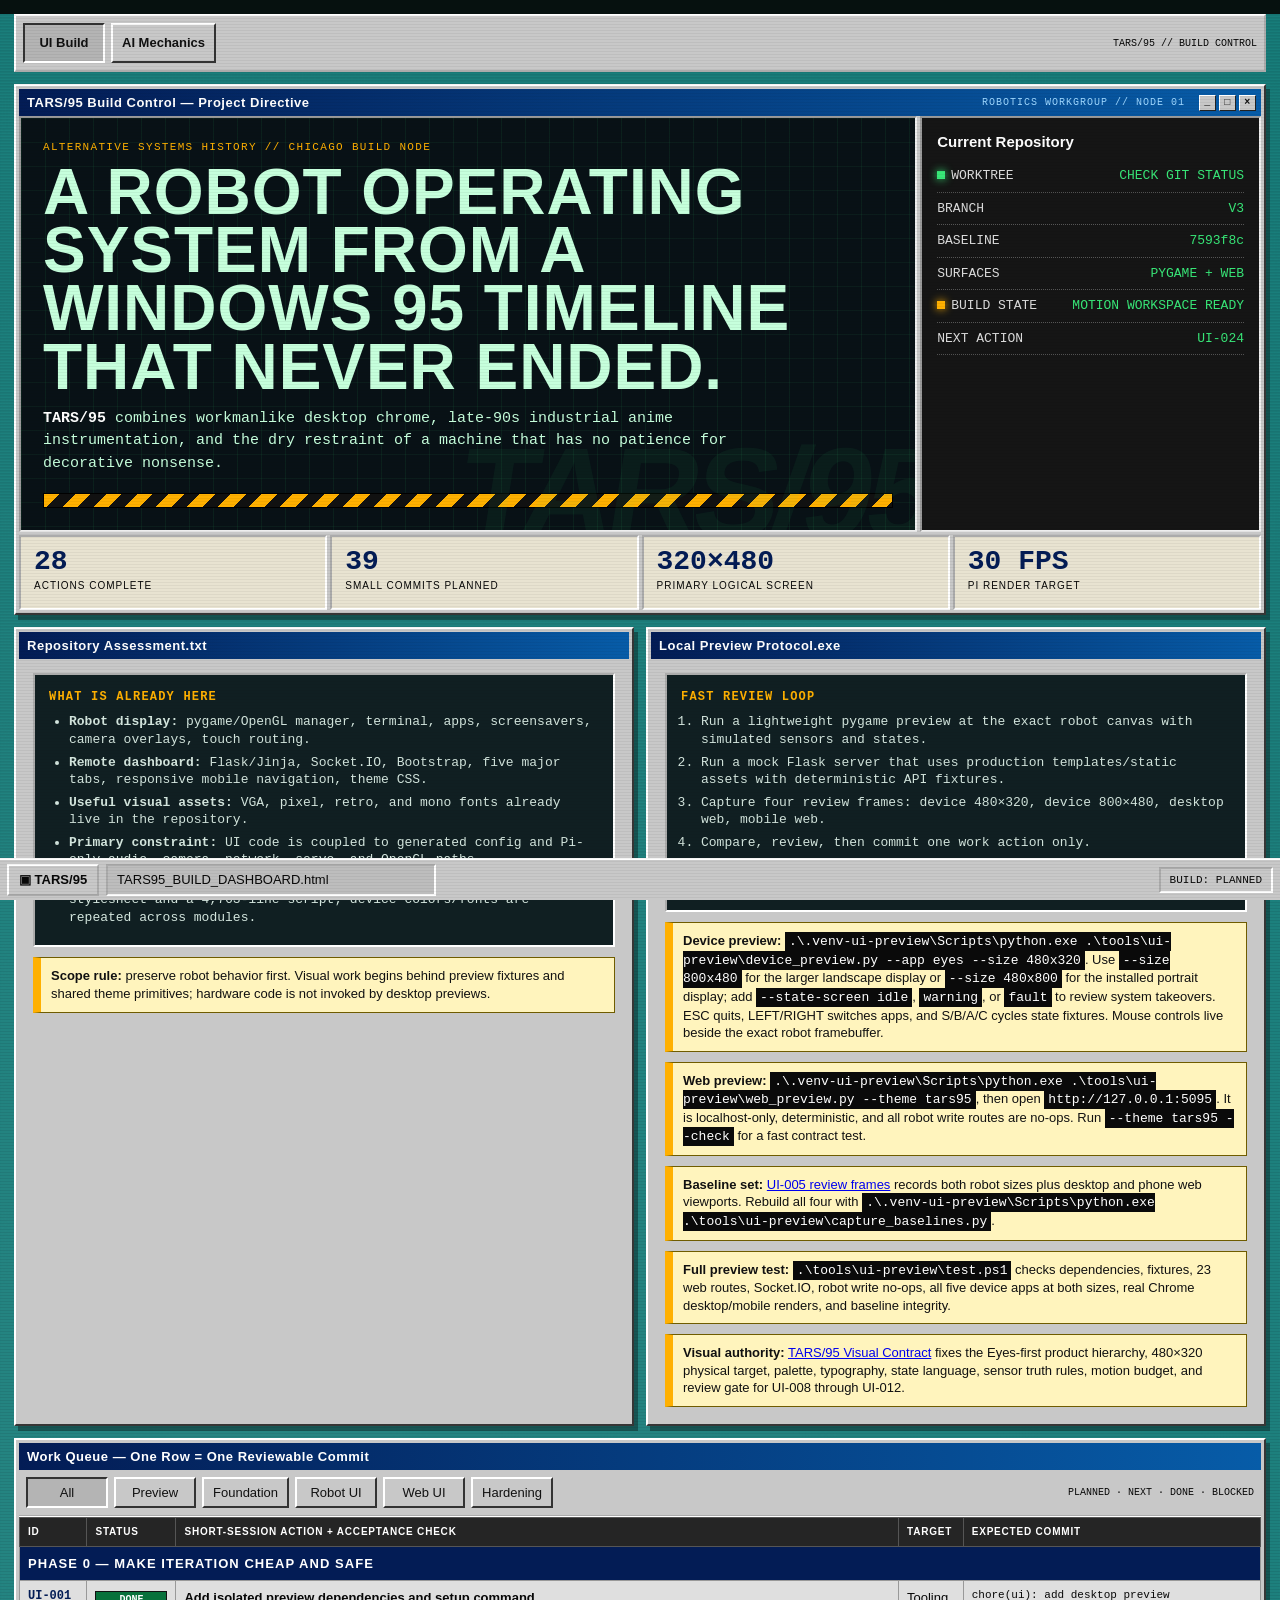
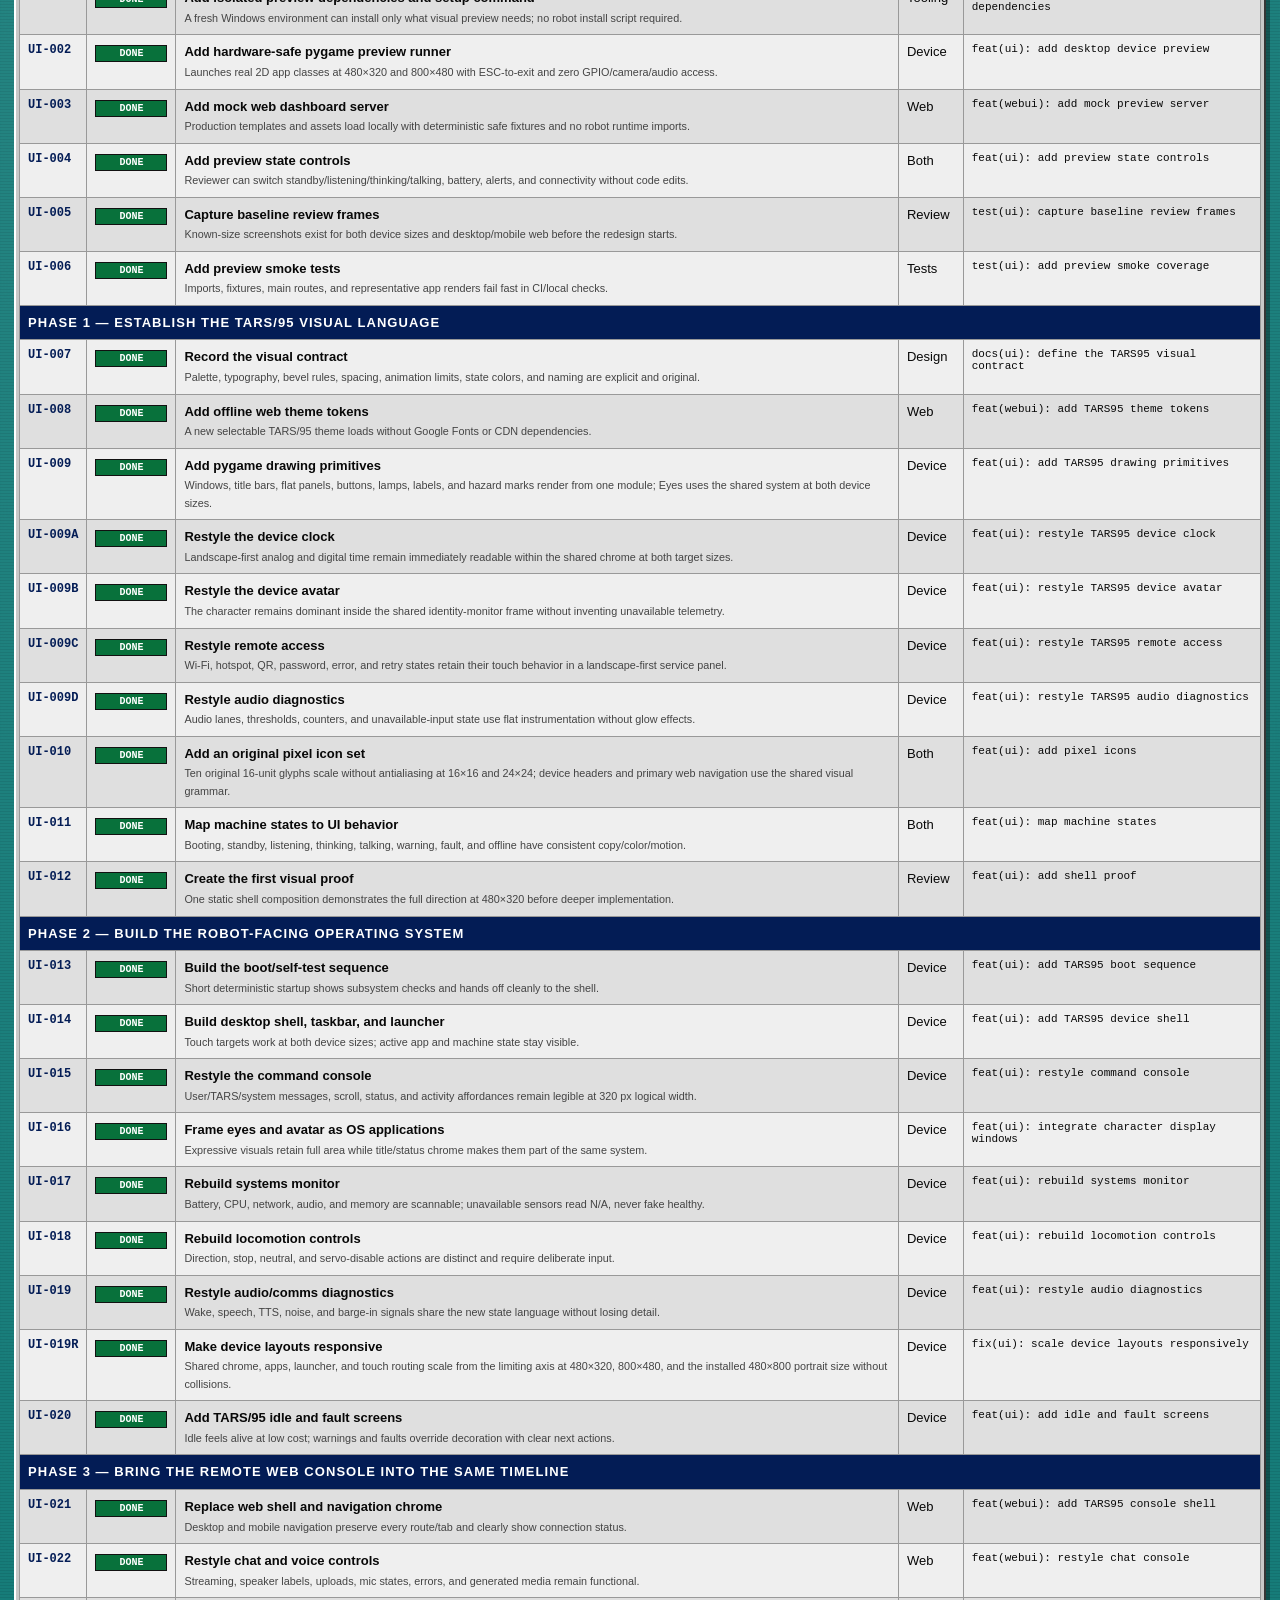
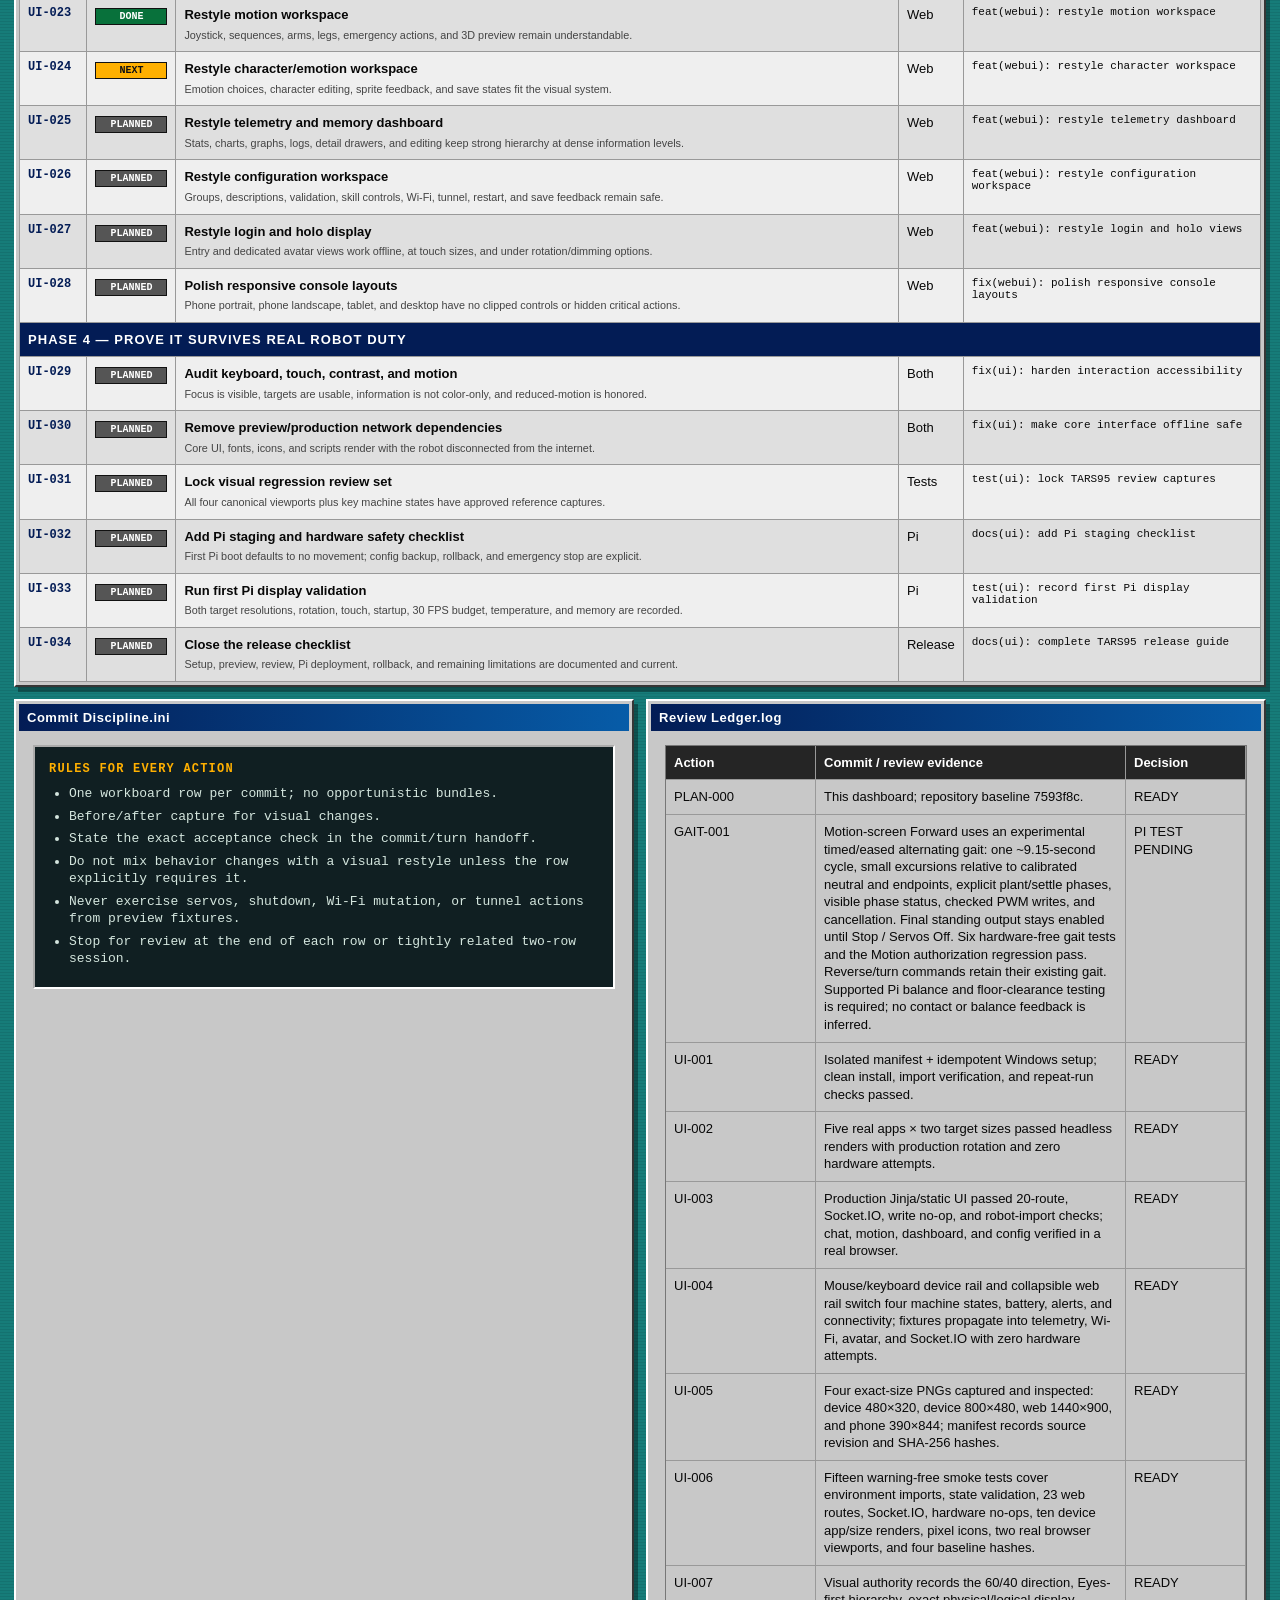
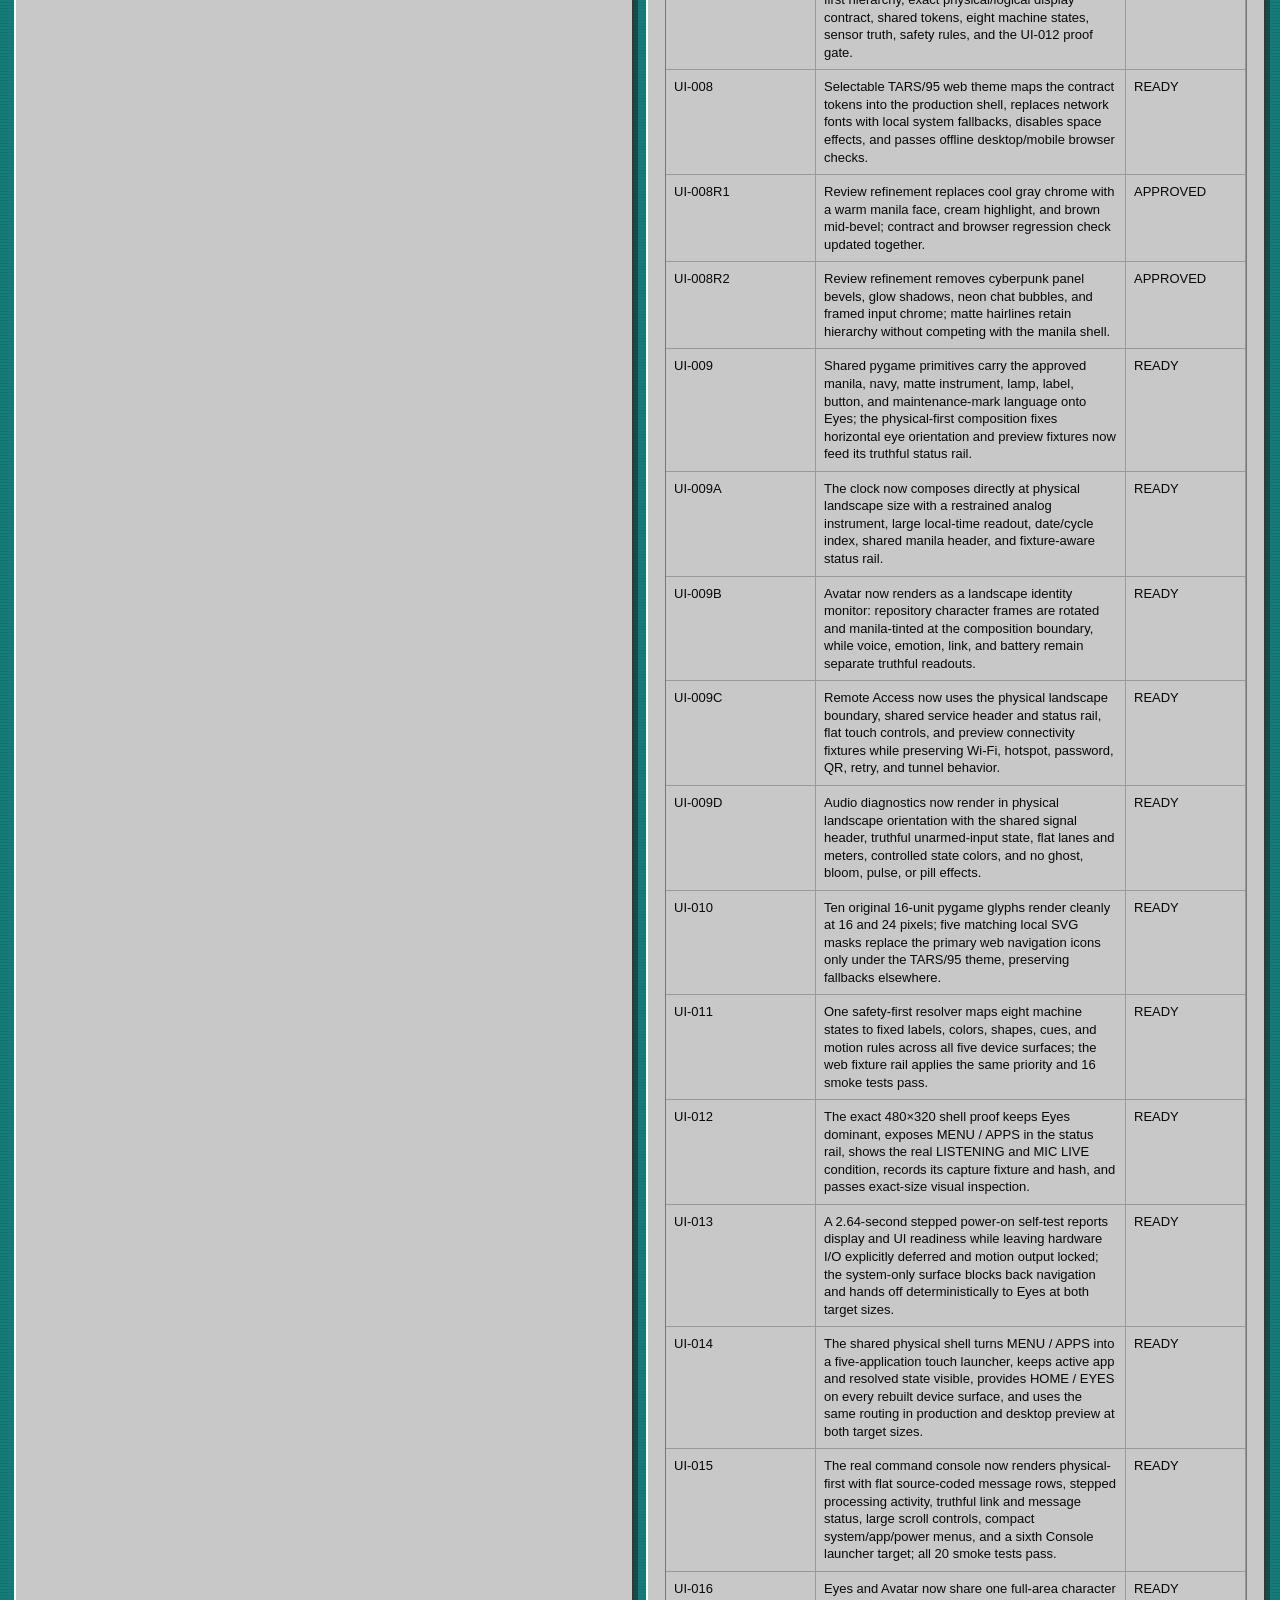
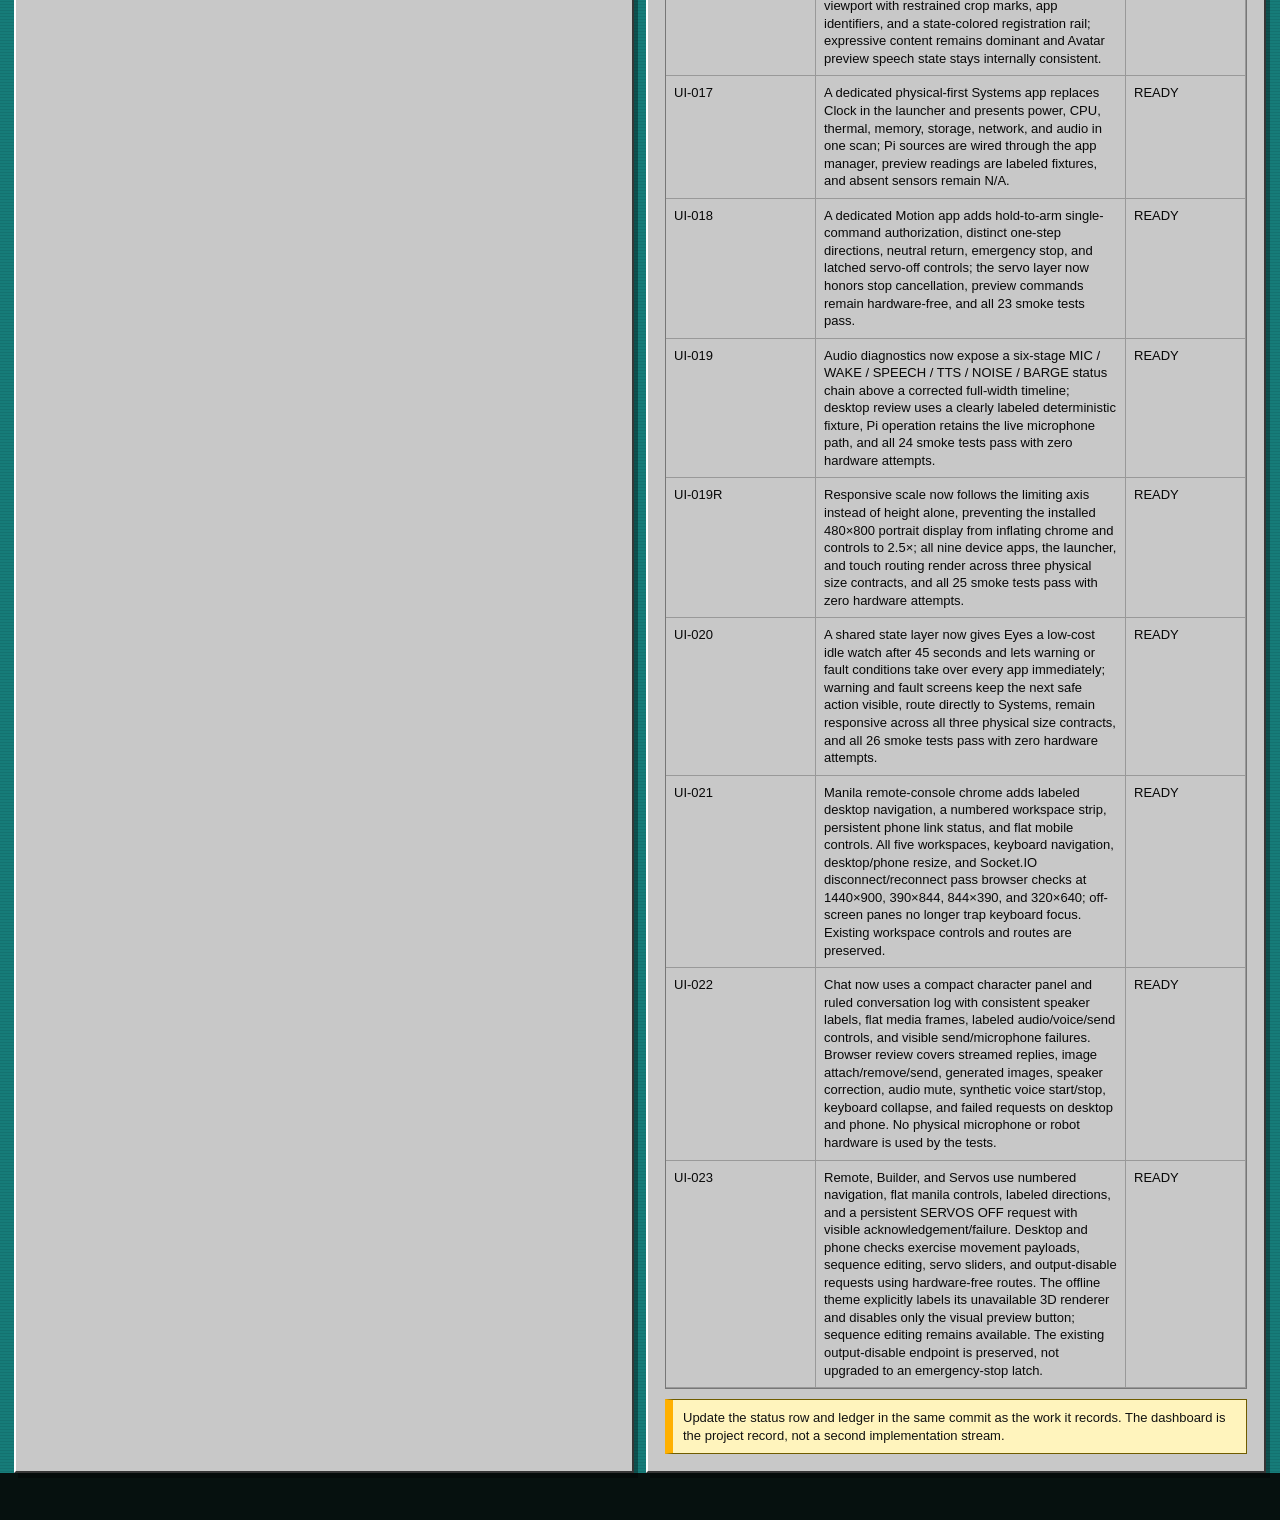
==== commit d9f151f7: "[GAIT-001]: Add timed eased forward cycle to Motion screen" ====
--- a/Documentation/TARS95_BUILD_DASHBOARD.html
+++ b/Documentation/TARS95_BUILD_DASHBOARD.html
@@ -498,6 +498,7 @@
           <div class="ledger" aria-label="Review ledger">
             <div class="head">Action</div><div class="head">Commit / review evidence</div><div class="head">Decision</div>
             <div>PLAN-000</div><div>This dashboard; repository baseline 7593f8c.</div><div>READY</div>
+            <div>GAIT-001</div><div>Motion-screen Forward uses an experimental timed/eased alternating gait: one ~9.15-second cycle, small excursions relative to calibrated neutral and endpoints, explicit plant/settle phases, visible phase status, checked PWM writes, and cancellation. Final standing output stays enabled until Stop / Servos Off. Six hardware-free gait tests and the Motion authorization regression pass. Reverse/turn commands retain their existing gait. Supported Pi balance and floor-clearance testing is required; no contact or balance feedback is inferred.</div><div>PI TEST PENDING</div>
             <div>UI-001</div><div>Isolated manifest + idempotent Windows setup; clean install, import verification, and repeat-run checks passed.</div><div>READY</div>
             <div>UI-002</div><div>Five real apps × two target sizes passed headless renders with production rotation and zero hardware attempts.</div><div>READY</div>
             <div>UI-003</div><div>Production Jinja/static UI passed 20-route, Socket.IO, write no-op, and robot-import checks; chat, motion, dashboard, and config verified in a real browser.</div><div>READY</div>
@@ -565,7 +566,7 @@
         <div class="board-wrap"><table class="board ai-table">
           <thead><tr><th scope="col">Milestone</th><th scope="col">Build actions</th><th scope="col">Depends on</th><th scope="col">Done when</th></tr></thead>
           <tbody>
-            <tr><td class="task"><b>M1 · Project notes work</b><span class="status">Pi check pending</span></td><td>AI-001–002 implemented; 20 tests pass</td><td>Local storage and voice routing ready. Live microphone / speech playback validation remains.</td><td>Both inline and two-turn voice notes save to the correct project, can be retrieved/exported after restart, and report failures without claiming success.</td></tr>
+            <tr><td class="task"><b>M1 · Project notes work</b><span class="status">Pi check pending</span></td><td>AI-001–002 implemented; 22 tests pass</td><td>Local storage and voice routing ready. Live microphone / speech playback validation remains.</td><td>Both inline and two-turn voice notes save to the correct project, can be retrieved/exported after restart, and report failures without claiming success.</td></tr>
             <tr><td class="task"><b>M2 · Movement listens and stops</b><span class="status">Planned</span></td><td>AI-003–004</td><td>Existing reliable walking; required before powered following.</td><td>“Stay here” works with motors running, pending movement is cancelled, manual takeover works, and stopping behavior and latency are measured on TARS.</td></tr>
             <tr><td class="task"><b>M3 · Following works without motor output</b><span class="status">Planned</span></td><td>AI-005–007 + AI-009</td><td>M2 control interface; actual Pi camera benchmark.</td><td>The tracker follows one target in front/back views; simulated control decisions and barks pass loss, ambiguity, stale-frame, stop, and timeout checks. No automatic restart after loss.</td></tr>
             <tr><td class="task"><b>M4 · Following and notes work together</b><span class="status">Planned</span></td><td>AI-008 + supervised motion tuning</td><td>M1, M2, M3</td><td>TARS physically follows slowly on a clear floor, holds for a note, displays truthful status, and moves again only after an explicit follow command.</td></tr>
@@ -641,7 +642,7 @@
             <tr data-ai-state="later"><td class="id">AI-012</td><td><span class="status">Later</span></td><td class="task"><b>Define “record me”</b><small>Choose audio, video, or continuous transcription; define explicit start/stop, recording indication, duration/storage limits, and project association before implementation.</small></td><td>Scope decision pending</td></tr>
           </tbody>
         </table></div>
-        <div class="pane"><div class="callout"><strong>AI-001–002 evidence:</strong> run <code>python -m unittest discover -s tests -p 'test_*note*.py' -v</code> from the repository root. All 20 tests pass using disposable storage and hardware-free callback tests. Follow-up fix accepts conversational note requests and logs the selected voice route; debug mode additionally logs recognized text. Confirm the Pi loads “AI-002 local note router ready (enabled)” before retesting. Live Pi speech and combined acceptance remain pending.</div><div class="callout"><strong>Try on Pi:</strong> “Take a note for project Workshop” → dictate the next utterance; or “Take this note for project Workshop note says use the shorter bracket.” Say “cancel note” to abandon dictation. Until AI-003, note capture refuses while movement is active; automatic coordinated stopping is not implemented yet.</div><div class="callout"><strong>Delivery sequence:</strong> notes → motion/listening coordination → tracking and barks → combined Pi demo. Reliable walking is confirmed; perception and listening during motor noise are the remaining hardware integration unknowns.</div></div>
+        <div class="pane"><div class="callout"><strong>AI-001–002 evidence:</strong> run <code>python -m unittest discover -s tests -p 'test_*note*.py' -v</code> from the repository root. All 22 tests pass using disposable storage and hardware-free callback tests. Follow-up fix accepts conversational note requests and logs the selected voice route; debug mode additionally logs recognized text. Confirm the Pi loads “AI-002 local note router ready (enabled)” before retesting. Listening follow-up: completed/cancelled notes return directly to wake word; capture has a six-second no-speech and 25-second overall limit (a blocked mic read can add up to five seconds). Overlong capture is discarded, and silence/errors clear pending notes. Live Pi speech and combined acceptance remain pending.</div><div class="callout"><strong>Try on Pi:</strong> “Take a note for project Workshop” → dictate the next utterance; or “Take this note for project Workshop note says use the shorter bracket.” Say “cancel note” to abandon dictation. Until AI-003, note capture refuses while movement is active; automatic coordinated stopping is not implemented yet.</div><div class="callout"><strong>Delivery sequence:</strong> notes → motion/listening coordination → tracking and barks → combined Pi demo. Reliable walking is confirmed; perception and listening during motor noise are the remaining hardware integration unknowns.</div></div>
       </section>
     </div>
   </main>
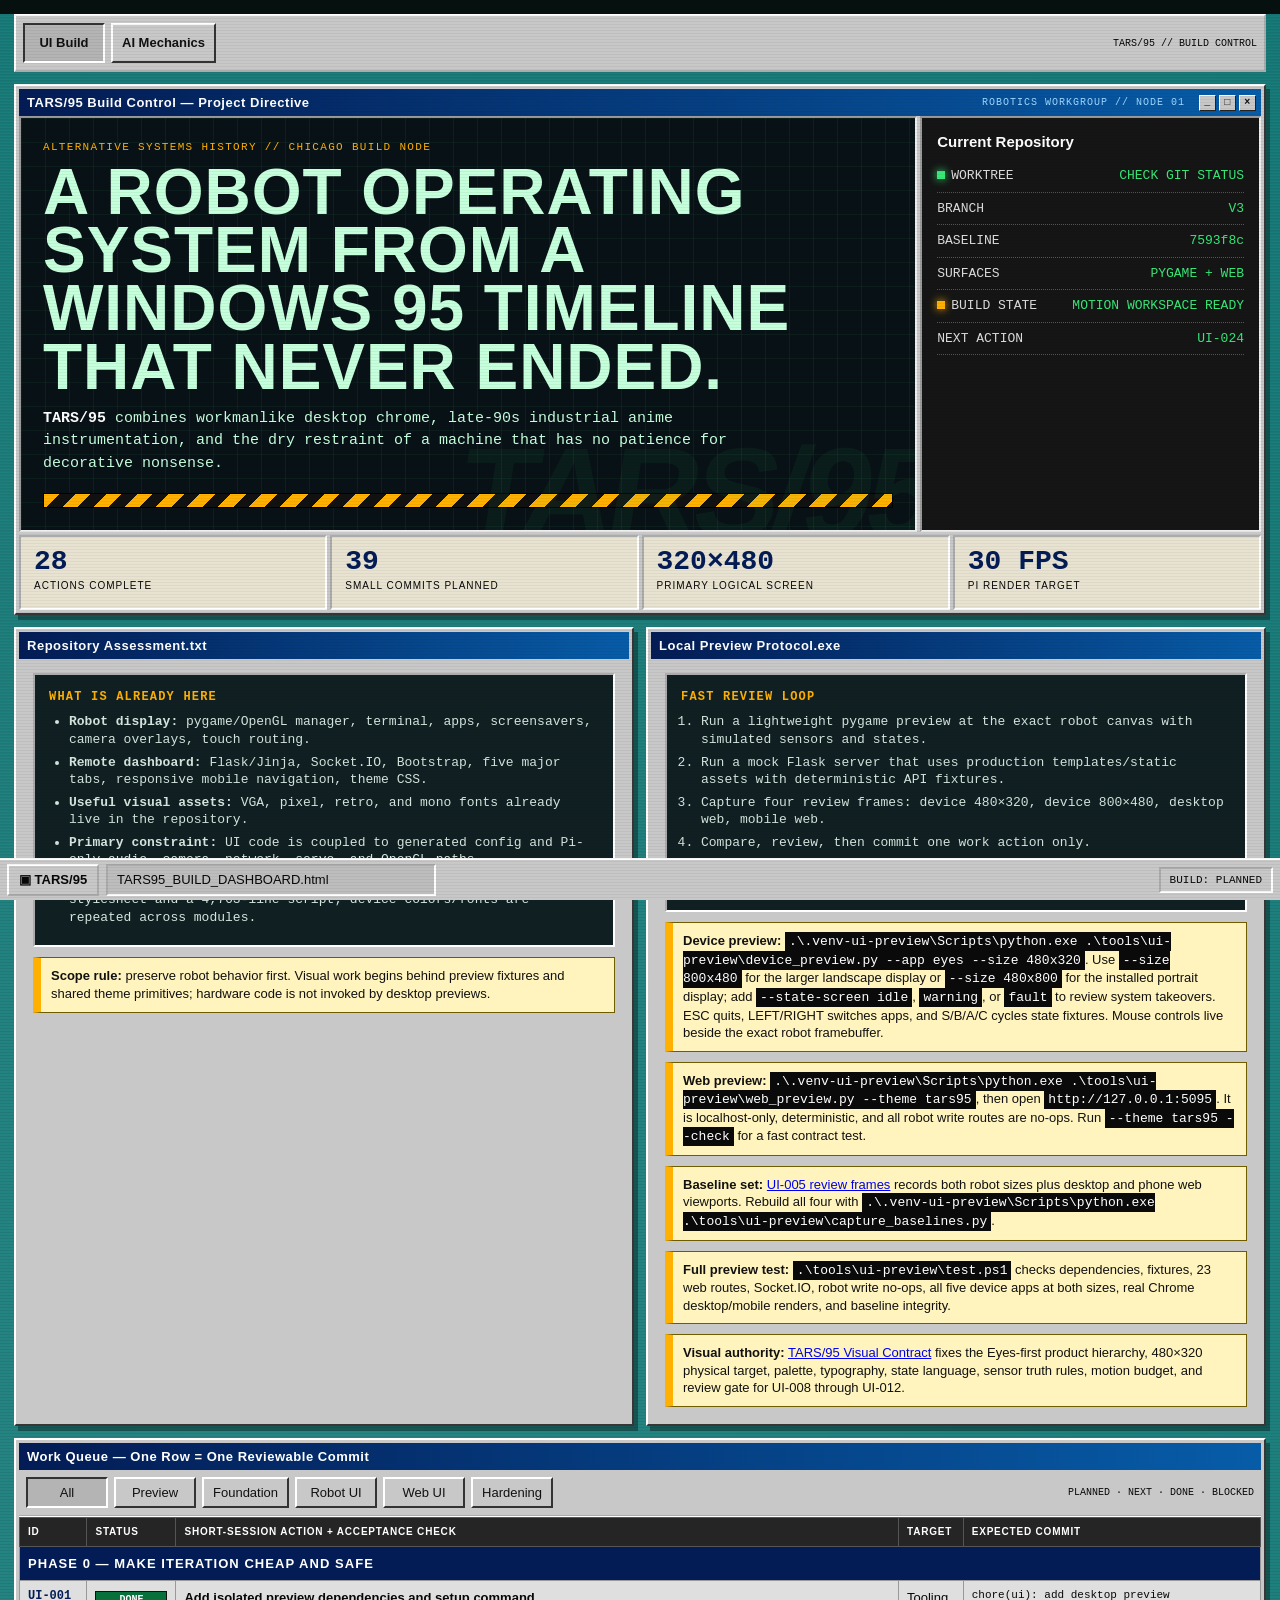
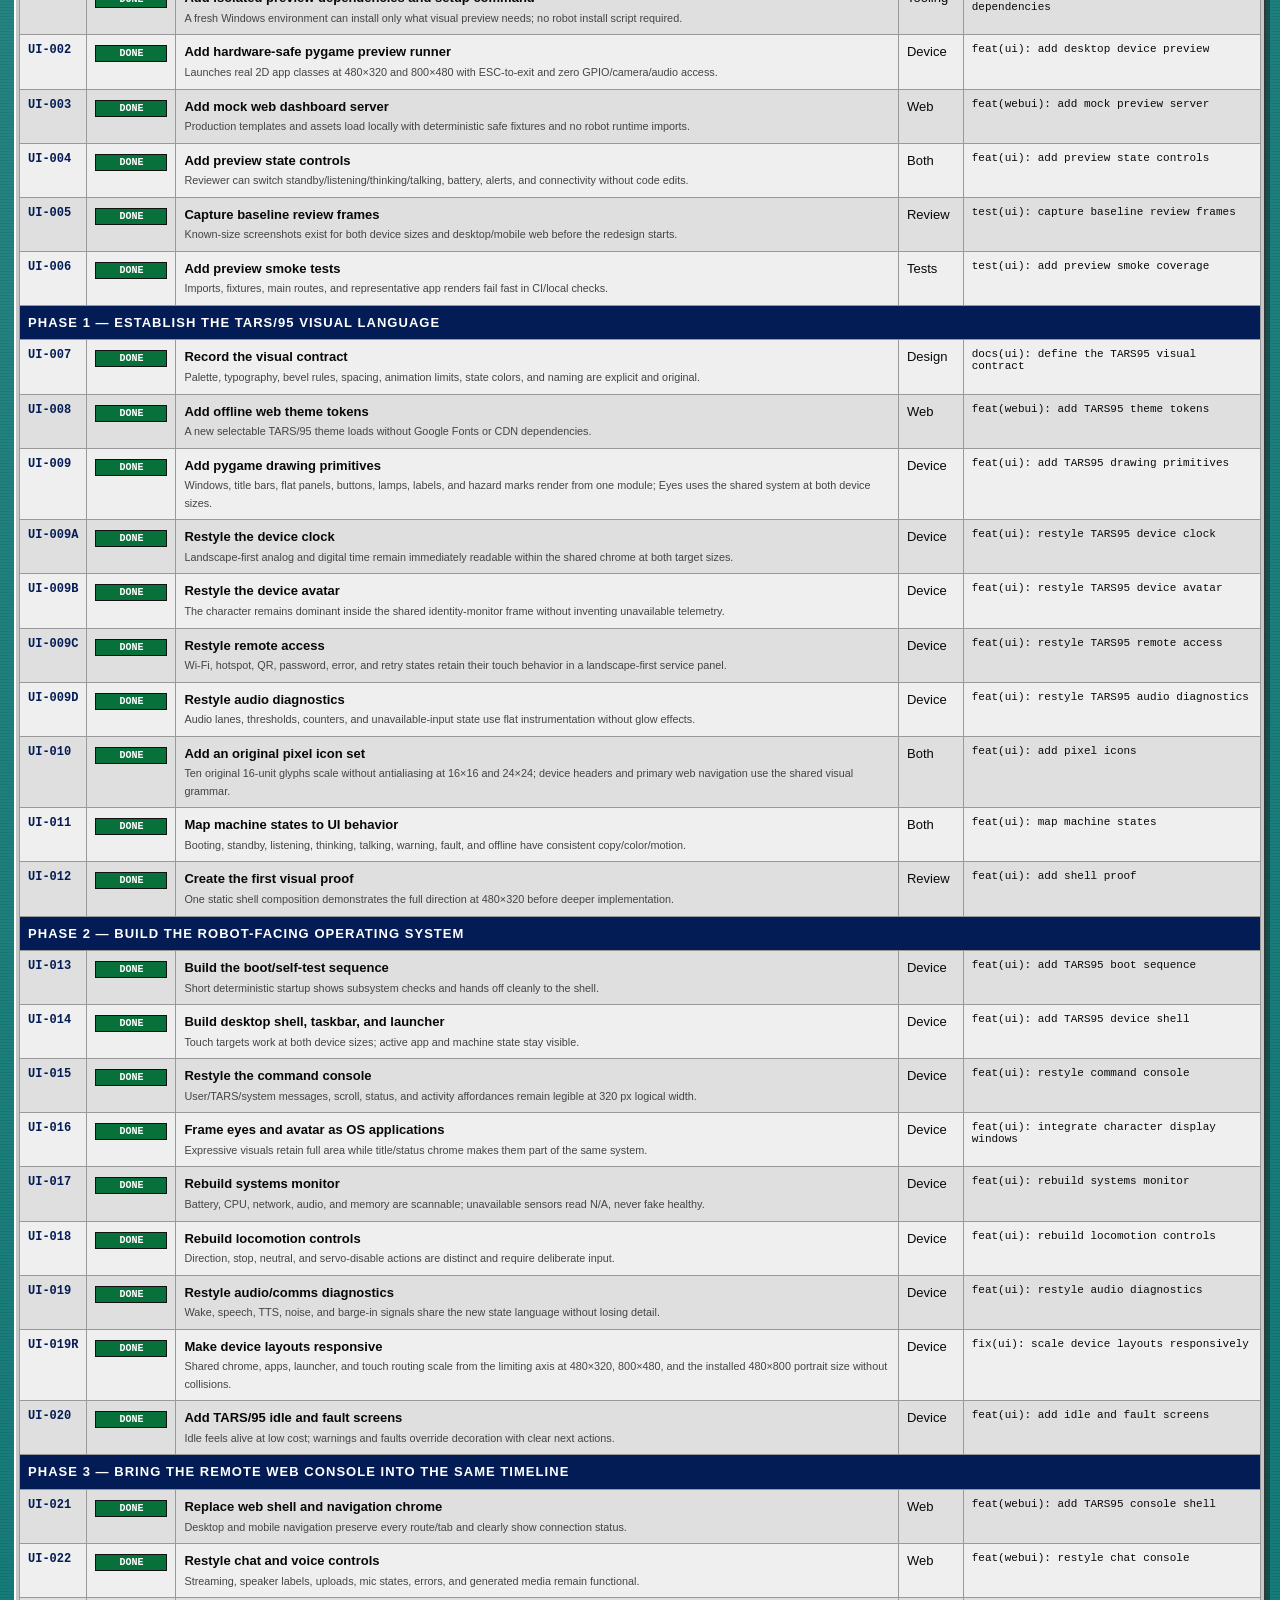
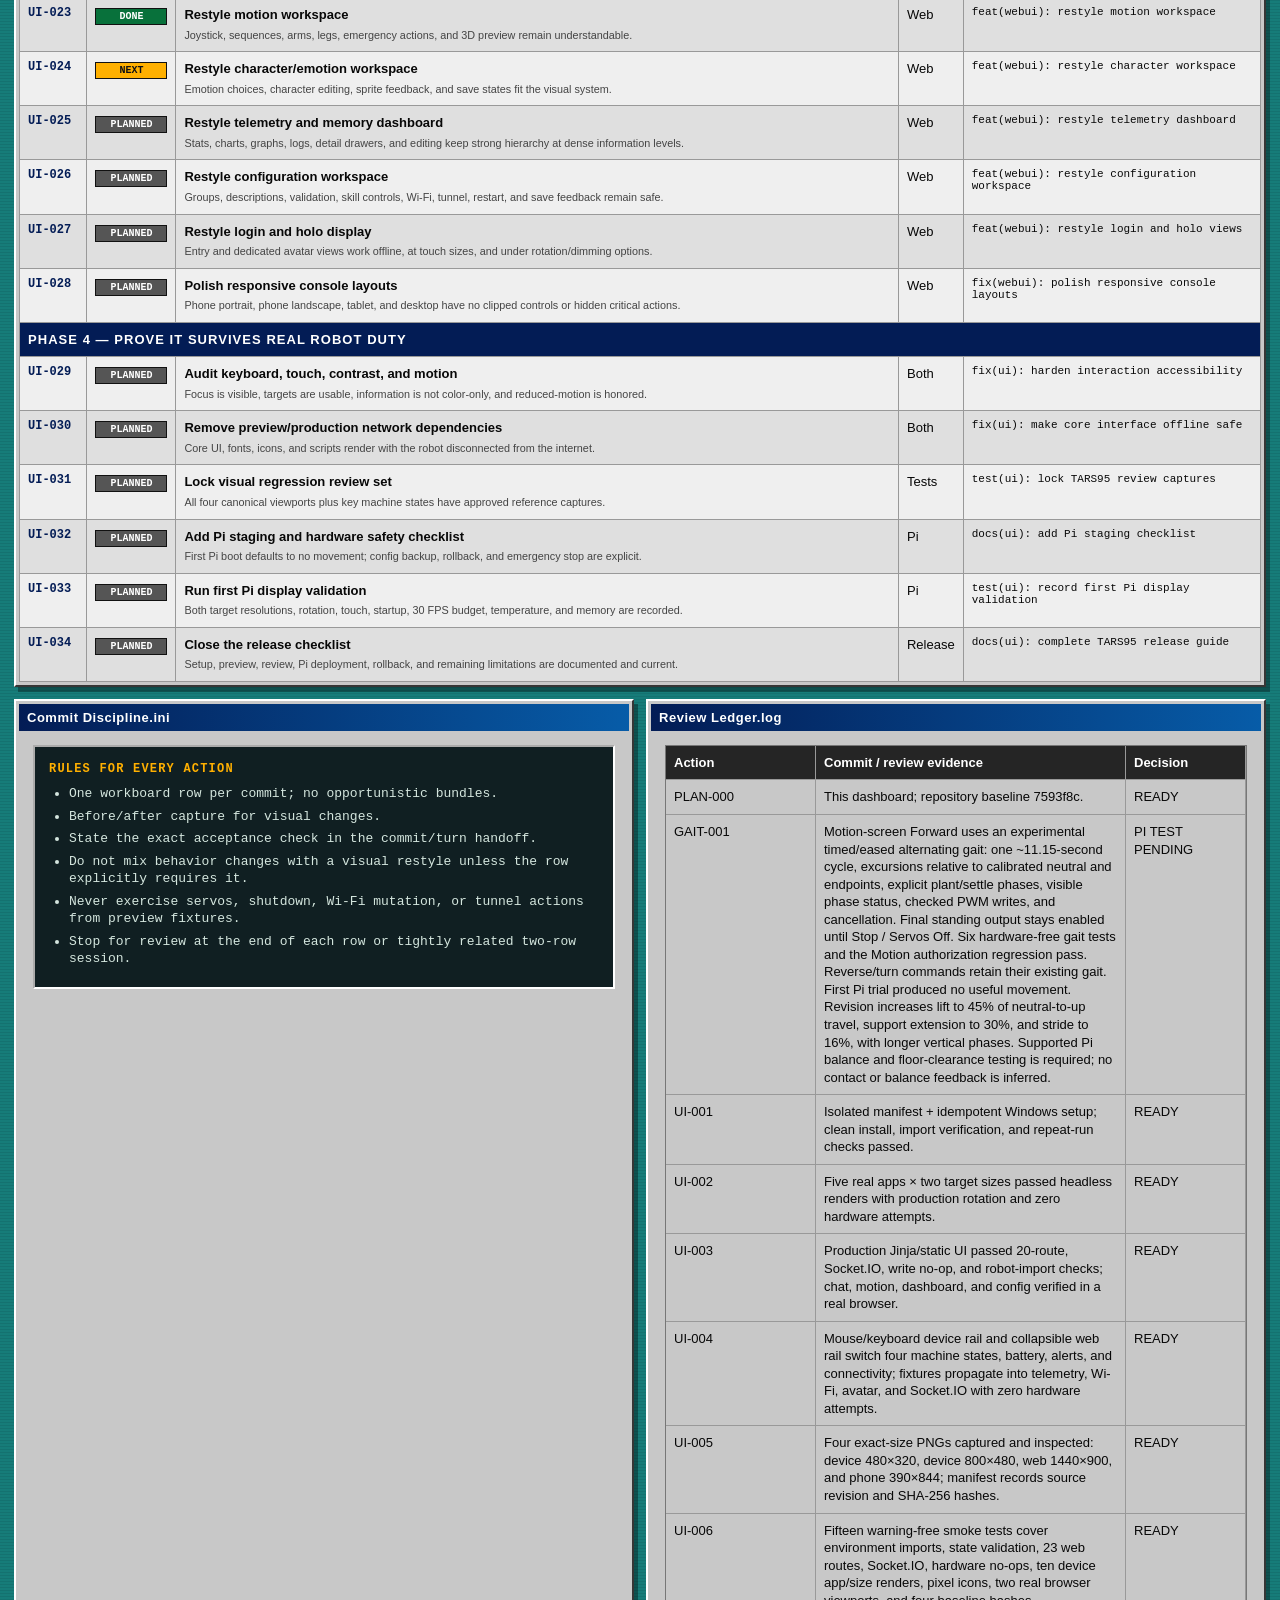
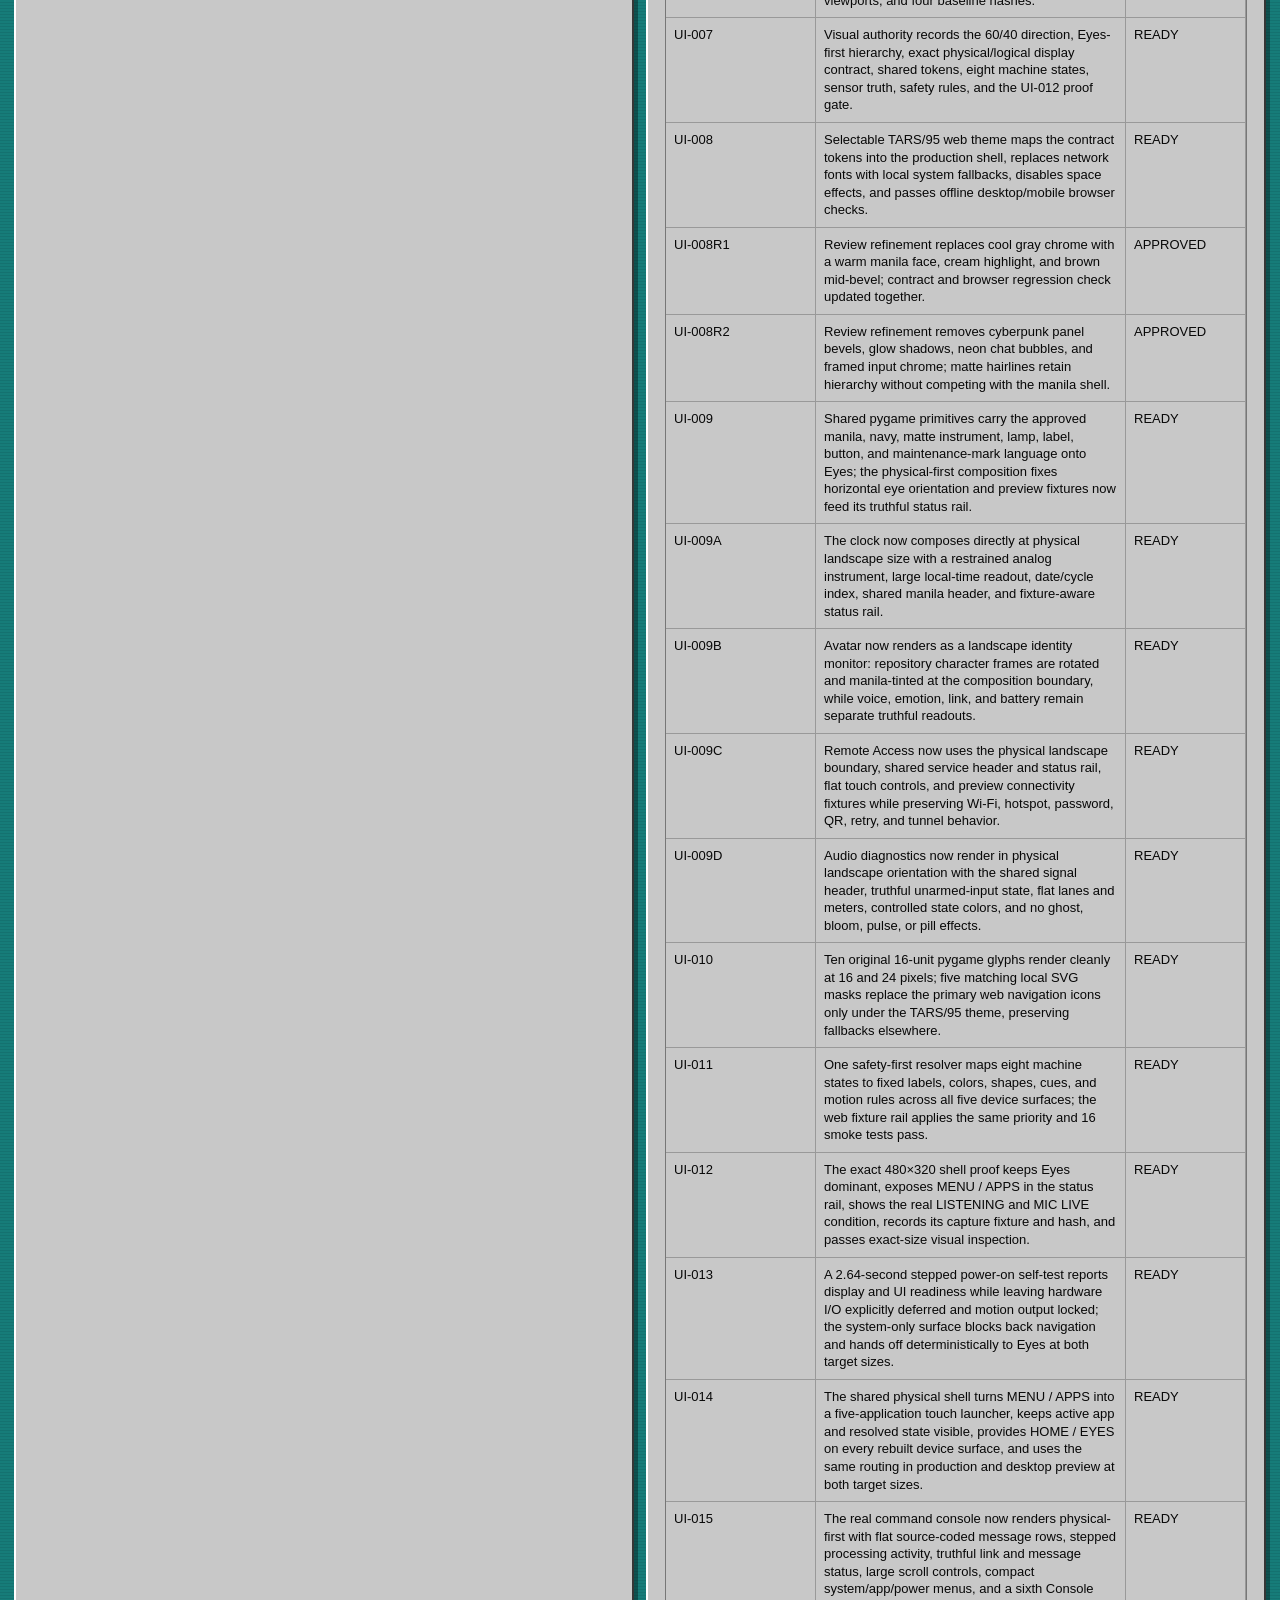
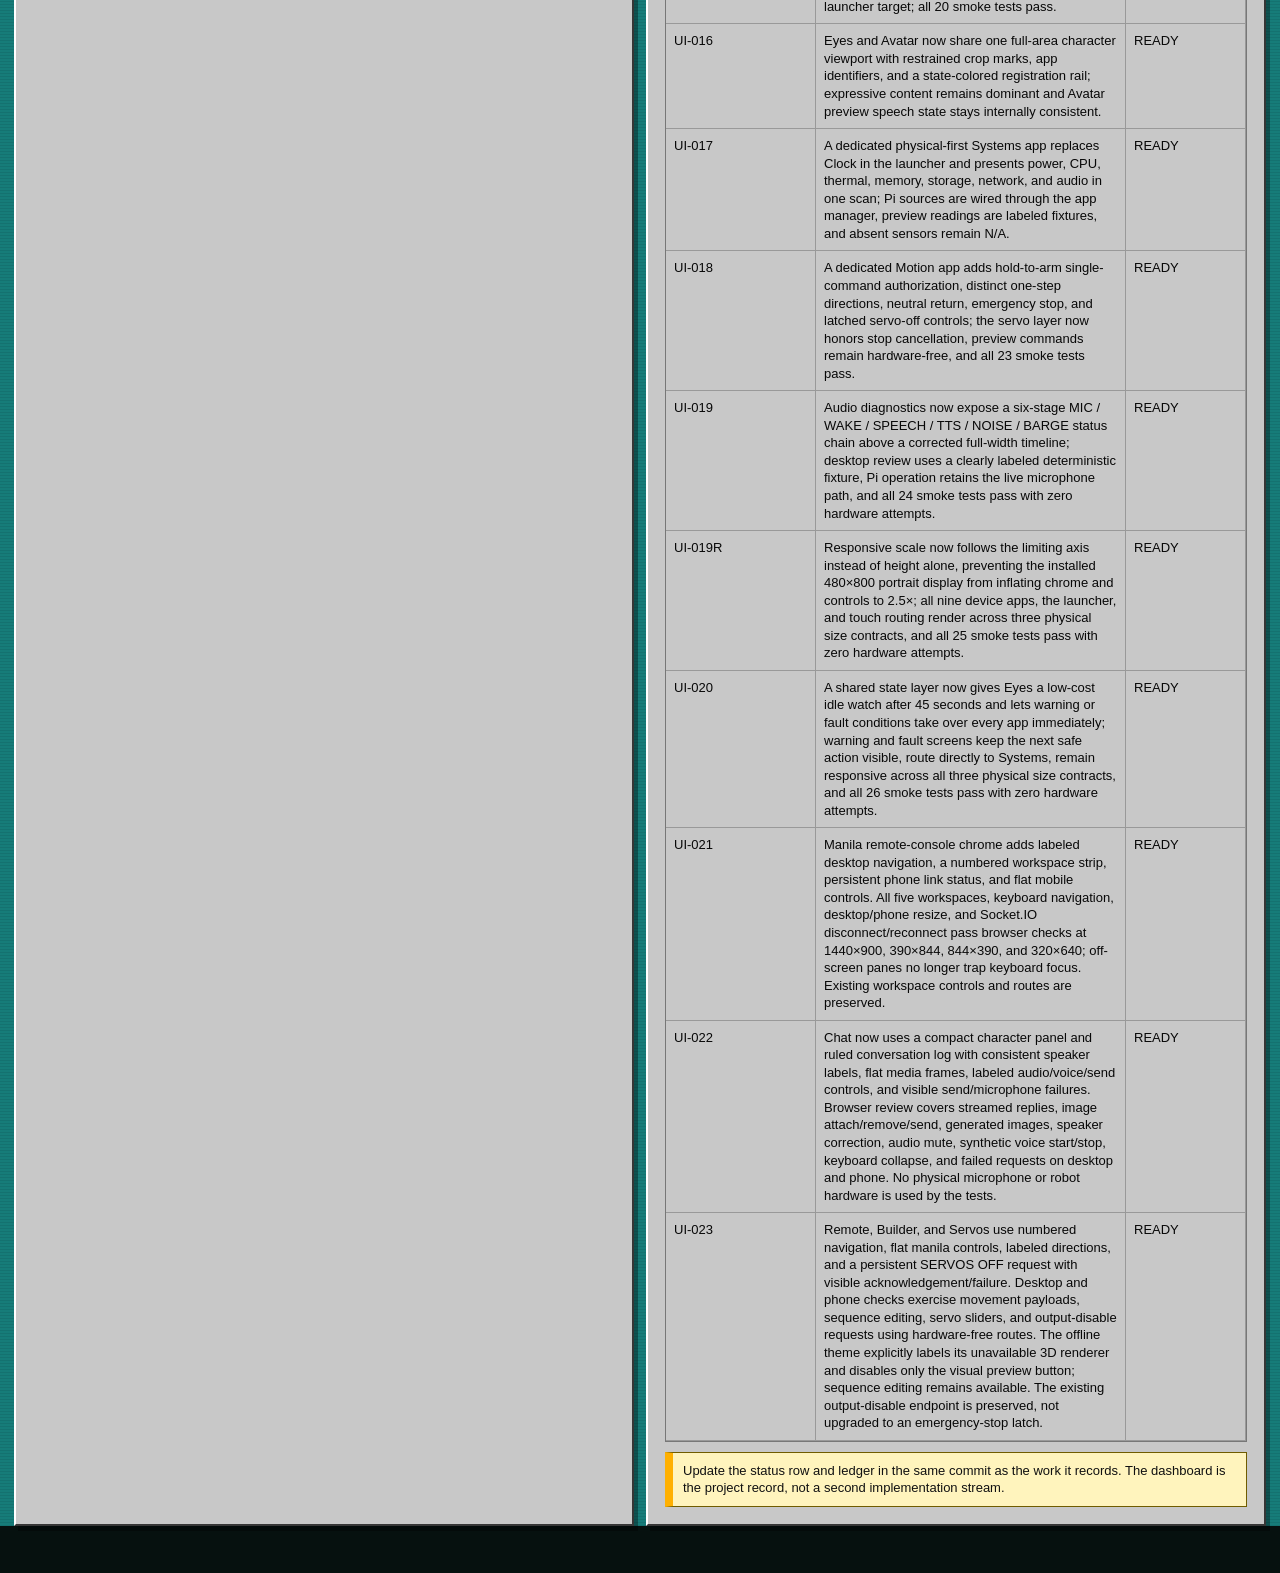
==== commit 323ce4c1: "[GAIT-001]: Increase leg lift and support travel with longer eased phases" ====
--- a/Documentation/TARS95_BUILD_DASHBOARD.html
+++ b/Documentation/TARS95_BUILD_DASHBOARD.html
@@ -498,7 +498,7 @@
           <div class="ledger" aria-label="Review ledger">
             <div class="head">Action</div><div class="head">Commit / review evidence</div><div class="head">Decision</div>
             <div>PLAN-000</div><div>This dashboard; repository baseline 7593f8c.</div><div>READY</div>
-            <div>GAIT-001</div><div>Motion-screen Forward uses an experimental timed/eased alternating gait: one ~9.15-second cycle, small excursions relative to calibrated neutral and endpoints, explicit plant/settle phases, visible phase status, checked PWM writes, and cancellation. Final standing output stays enabled until Stop / Servos Off. Six hardware-free gait tests and the Motion authorization regression pass. Reverse/turn commands retain their existing gait. Supported Pi balance and floor-clearance testing is required; no contact or balance feedback is inferred.</div><div>PI TEST PENDING</div>
+            <div>GAIT-001</div><div>Motion-screen Forward uses an experimental timed/eased alternating gait: one ~11.15-second cycle, excursions relative to calibrated neutral and endpoints, explicit plant/settle phases, visible phase status, checked PWM writes, and cancellation. Final standing output stays enabled until Stop / Servos Off. Six hardware-free gait tests and the Motion authorization regression pass. Reverse/turn commands retain their existing gait. First Pi trial produced no useful movement. Revision increases lift to 45% of neutral-to-up travel, support extension to 30%, and stride to 16%, with longer vertical phases. Supported Pi balance and floor-clearance testing is required; no contact or balance feedback is inferred.</div><div>PI TEST PENDING</div>
             <div>UI-001</div><div>Isolated manifest + idempotent Windows setup; clean install, import verification, and repeat-run checks passed.</div><div>READY</div>
             <div>UI-002</div><div>Five real apps × two target sizes passed headless renders with production rotation and zero hardware attempts.</div><div>READY</div>
             <div>UI-003</div><div>Production Jinja/static UI passed 20-route, Socket.IO, write no-op, and robot-import checks; chat, motion, dashboard, and config verified in a real browser.</div><div>READY</div>
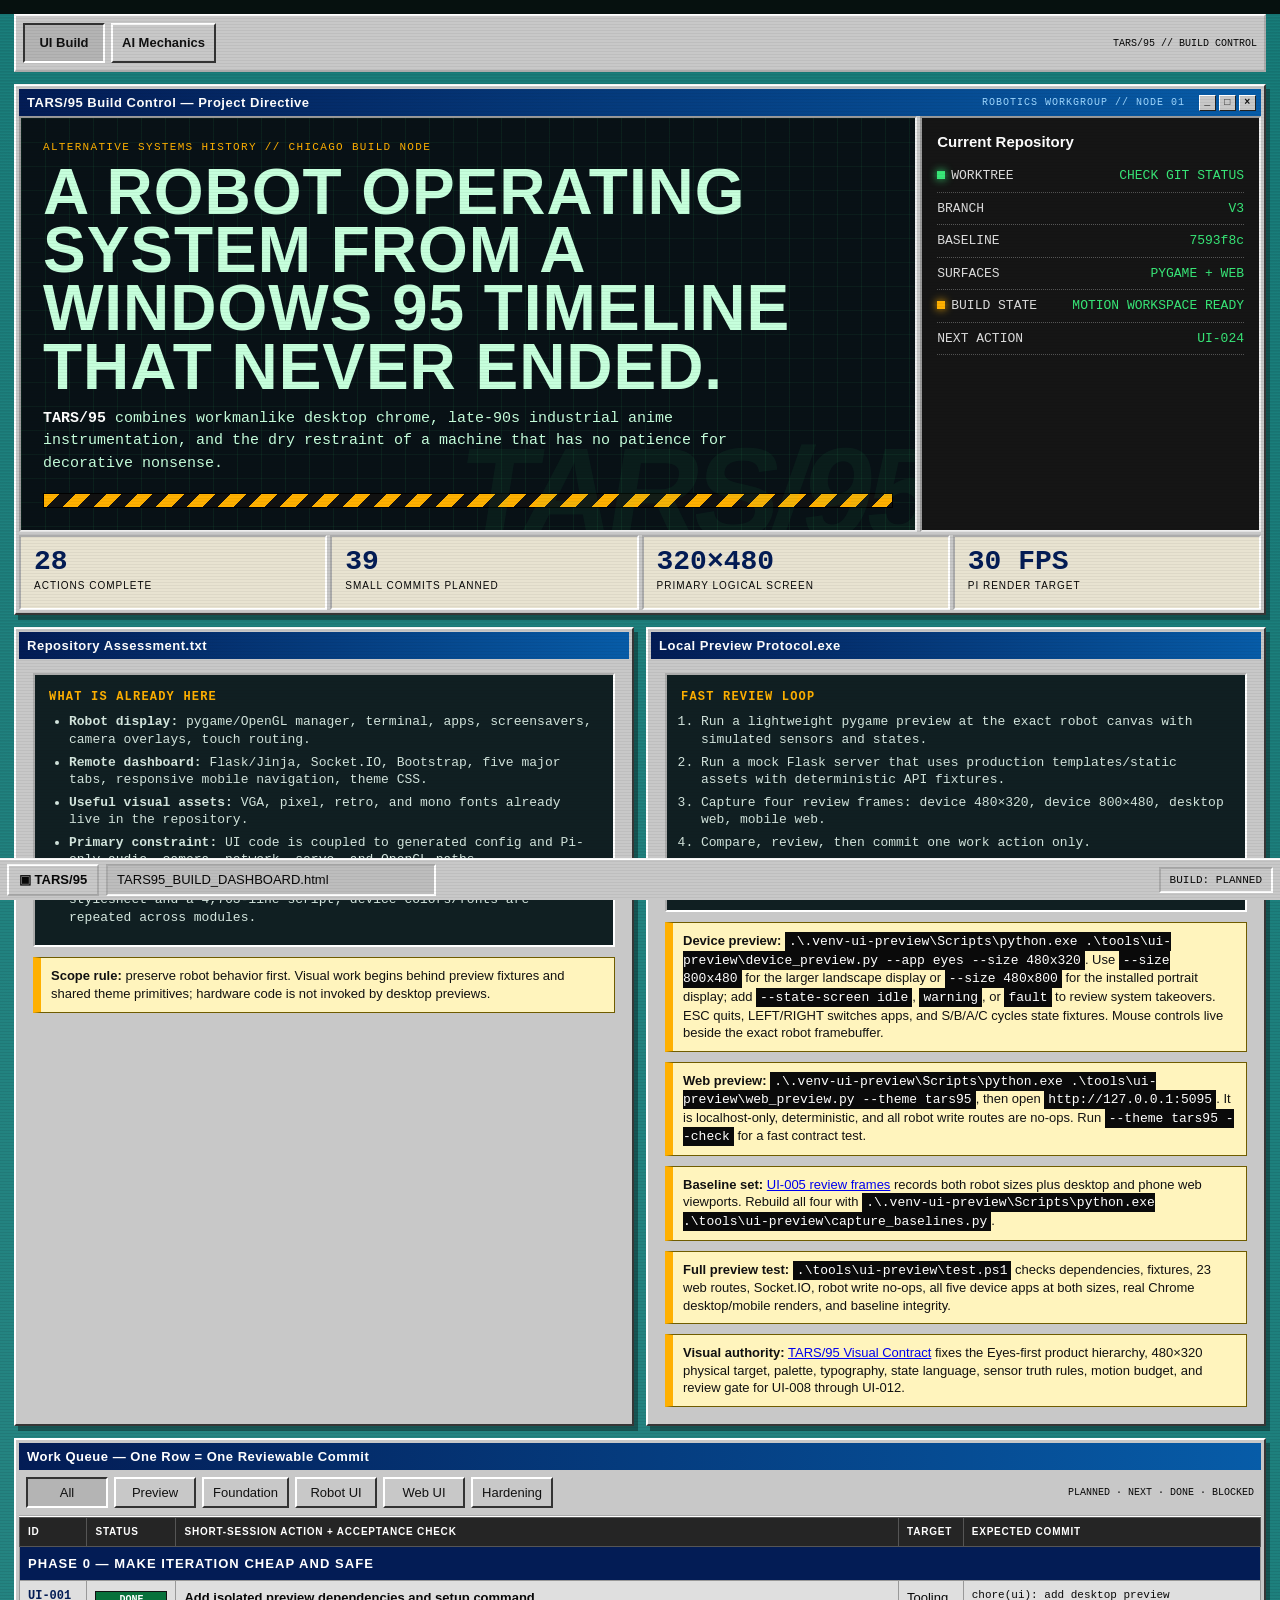
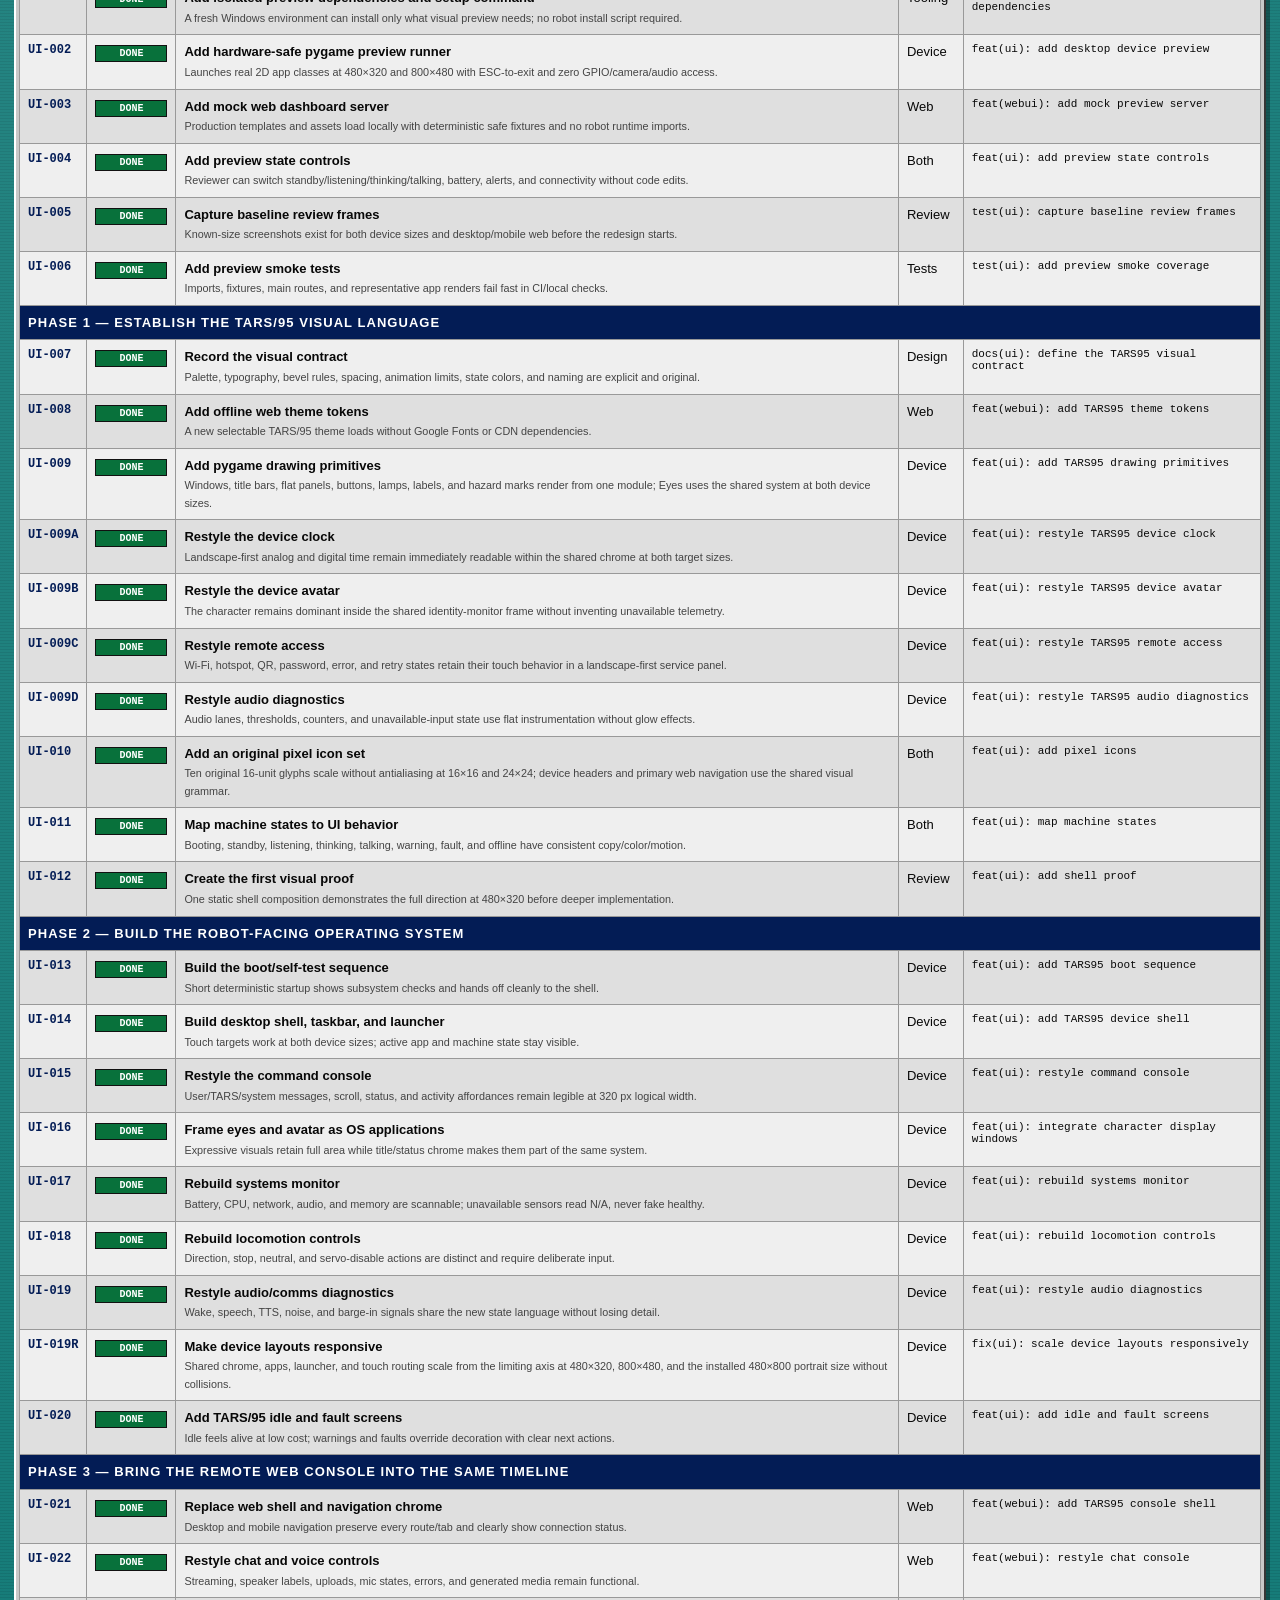
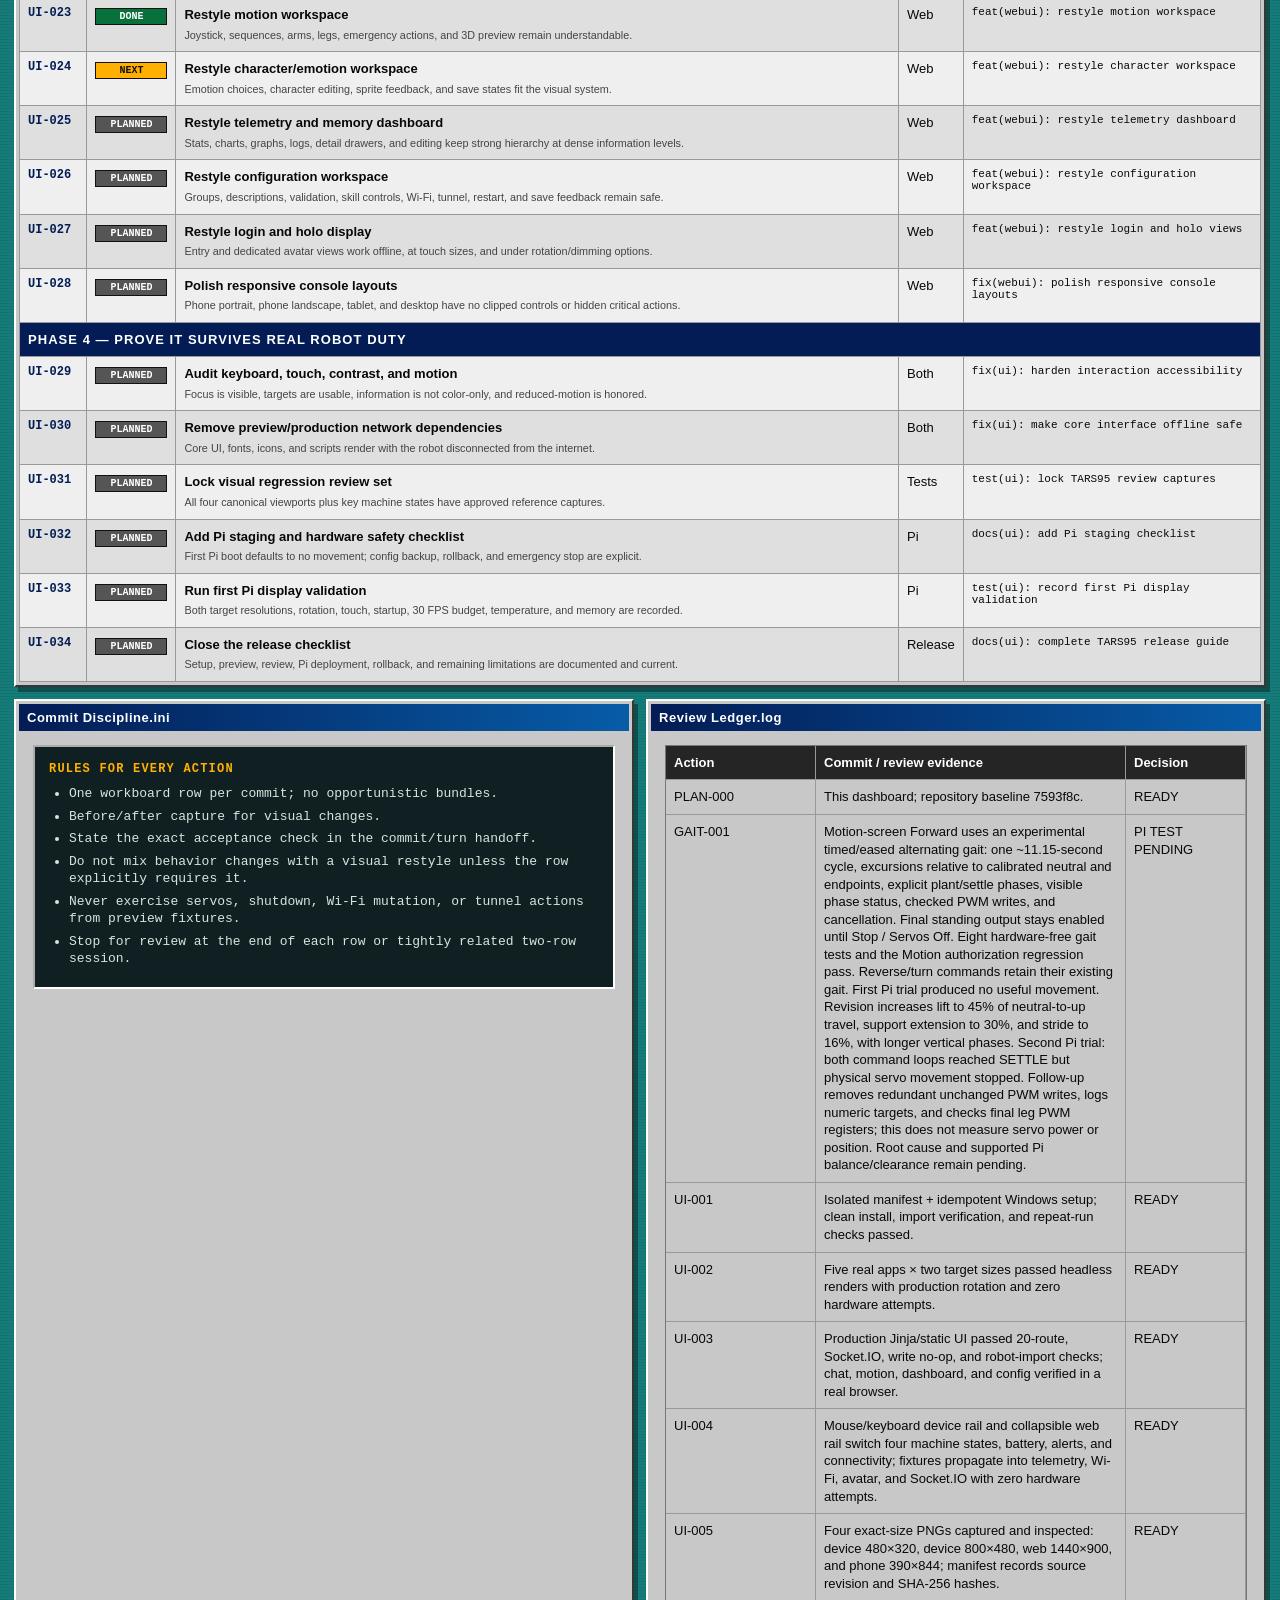
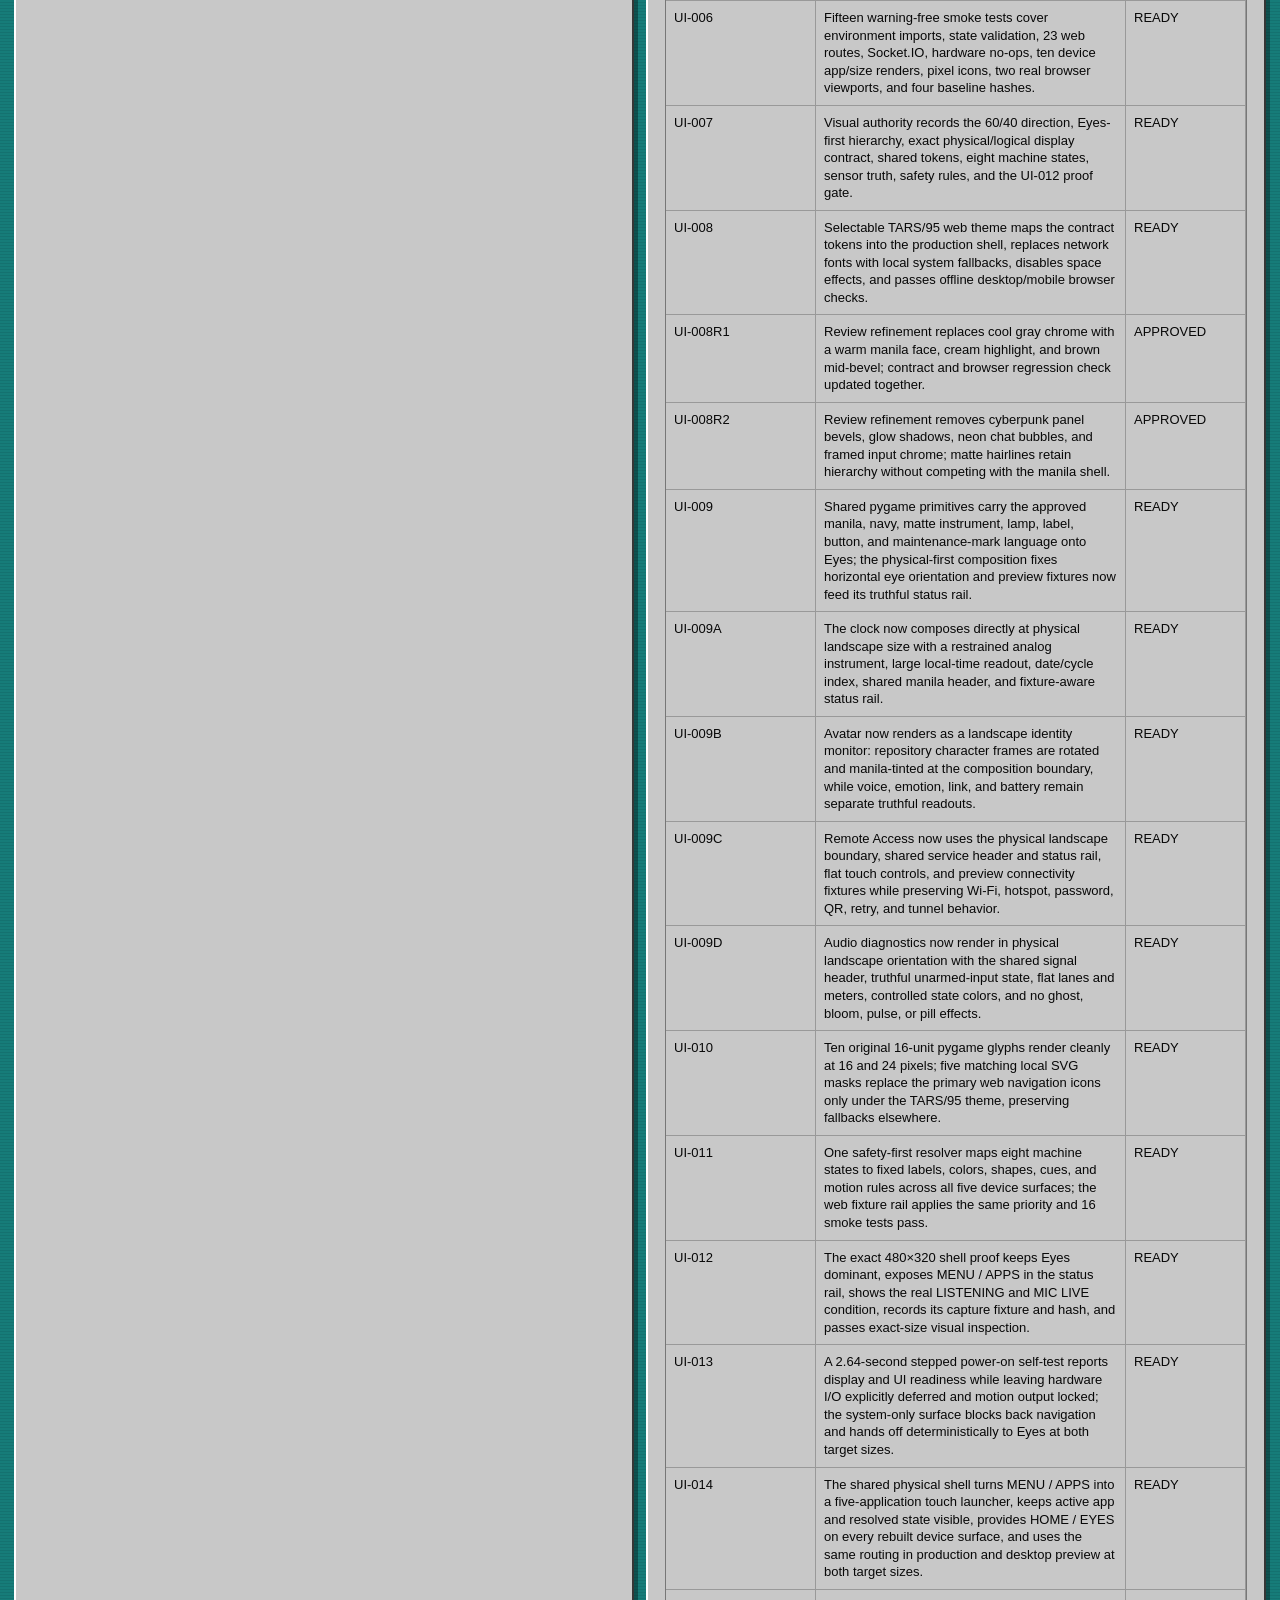
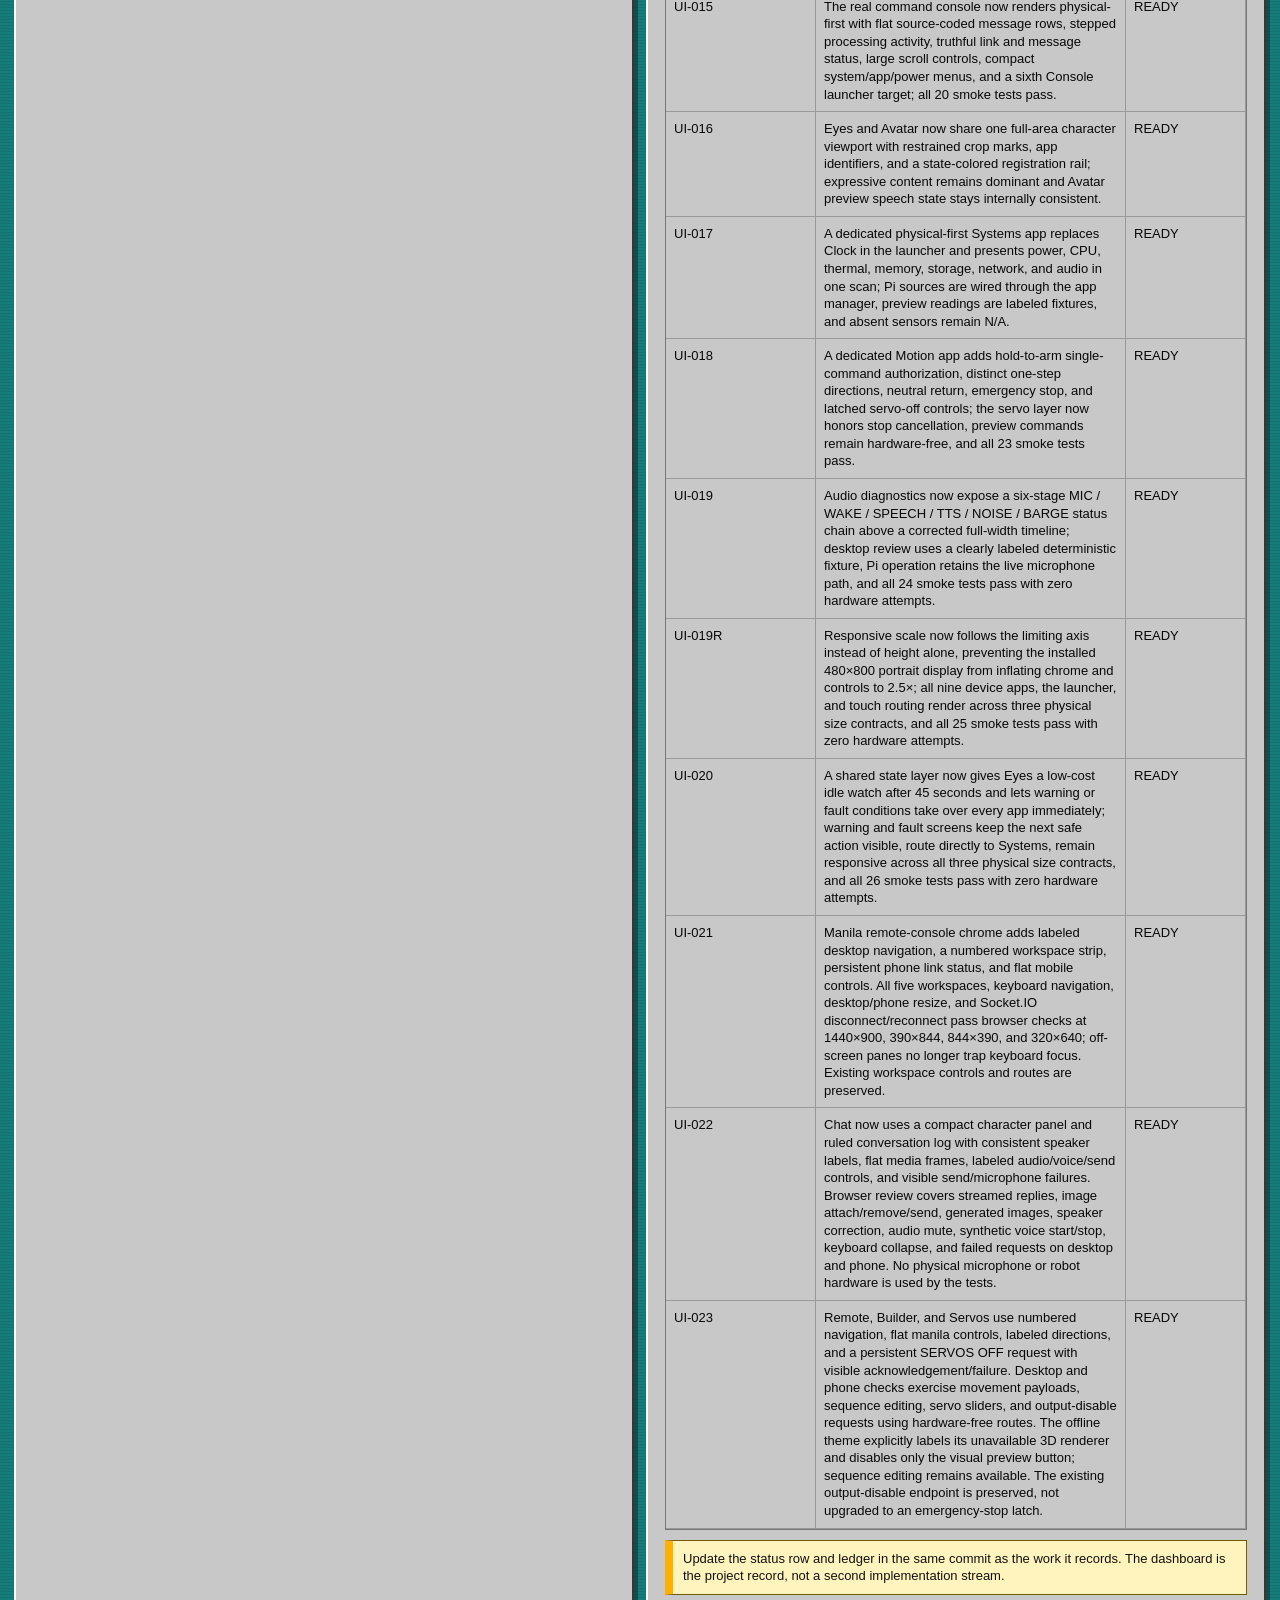
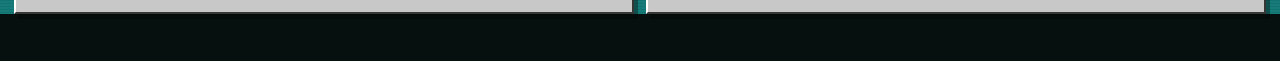
==== commit 89a2c9bd: "[GAIT-001]: Reduce duplicate PWM writes and verify controller outputs" ====
--- a/Documentation/TARS95_BUILD_DASHBOARD.html
+++ b/Documentation/TARS95_BUILD_DASHBOARD.html
@@ -498,7 +498,7 @@
           <div class="ledger" aria-label="Review ledger">
             <div class="head">Action</div><div class="head">Commit / review evidence</div><div class="head">Decision</div>
             <div>PLAN-000</div><div>This dashboard; repository baseline 7593f8c.</div><div>READY</div>
-            <div>GAIT-001</div><div>Motion-screen Forward uses an experimental timed/eased alternating gait: one ~11.15-second cycle, excursions relative to calibrated neutral and endpoints, explicit plant/settle phases, visible phase status, checked PWM writes, and cancellation. Final standing output stays enabled until Stop / Servos Off. Six hardware-free gait tests and the Motion authorization regression pass. Reverse/turn commands retain their existing gait. First Pi trial produced no useful movement. Revision increases lift to 45% of neutral-to-up travel, support extension to 30%, and stride to 16%, with longer vertical phases. Supported Pi balance and floor-clearance testing is required; no contact or balance feedback is inferred.</div><div>PI TEST PENDING</div>
+            <div>GAIT-001</div><div>Motion-screen Forward uses an experimental timed/eased alternating gait: one ~11.15-second cycle, excursions relative to calibrated neutral and endpoints, explicit plant/settle phases, visible phase status, checked PWM writes, and cancellation. Final standing output stays enabled until Stop / Servos Off. Eight hardware-free gait tests and the Motion authorization regression pass. Reverse/turn commands retain their existing gait. First Pi trial produced no useful movement. Revision increases lift to 45% of neutral-to-up travel, support extension to 30%, and stride to 16%, with longer vertical phases. Second Pi trial: both command loops reached SETTLE but physical servo movement stopped. Follow-up removes redundant unchanged PWM writes, logs numeric targets, and checks final leg PWM registers; this does not measure servo power or position. Root cause and supported Pi balance/clearance remain pending.</div><div>PI TEST PENDING</div>
             <div>UI-001</div><div>Isolated manifest + idempotent Windows setup; clean install, import verification, and repeat-run checks passed.</div><div>READY</div>
             <div>UI-002</div><div>Five real apps × two target sizes passed headless renders with production rotation and zero hardware attempts.</div><div>READY</div>
             <div>UI-003</div><div>Production Jinja/static UI passed 20-route, Socket.IO, write no-op, and robot-import checks; chat, motion, dashboard, and config verified in a real browser.</div><div>READY</div>
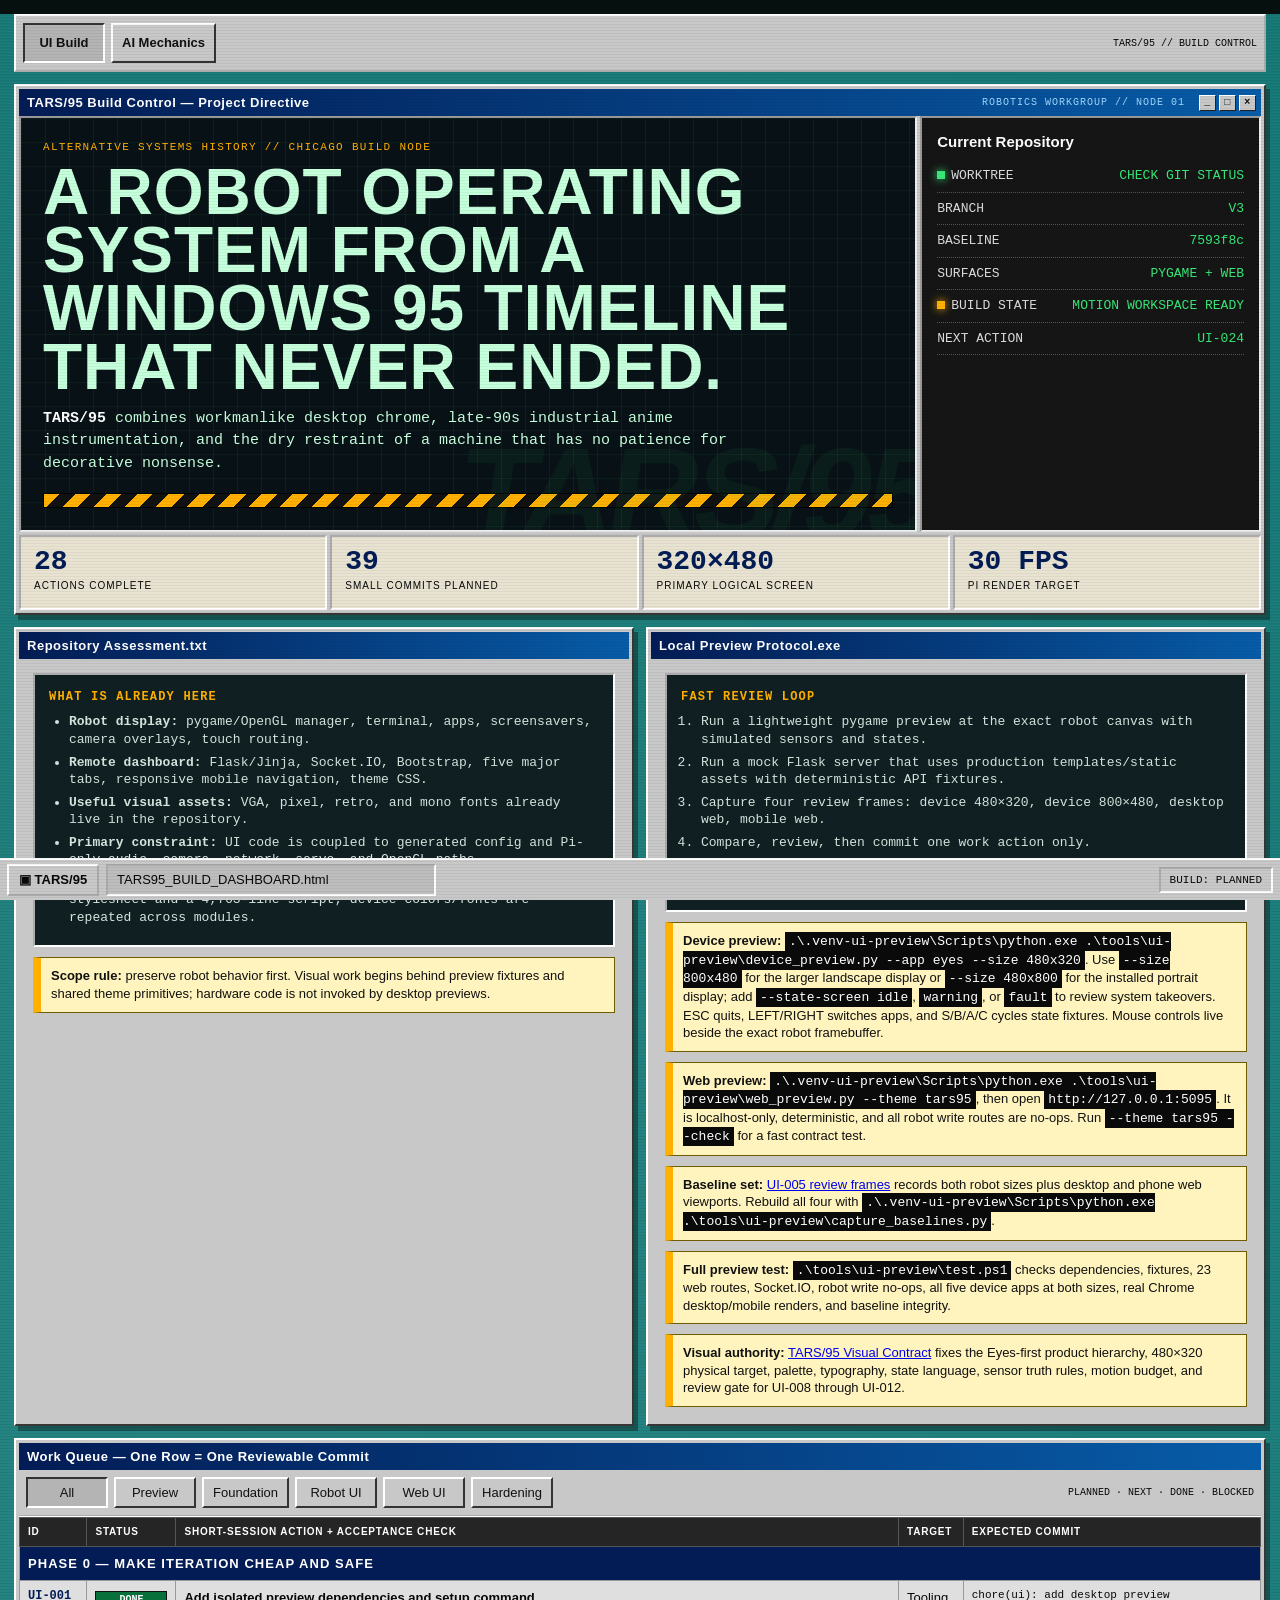
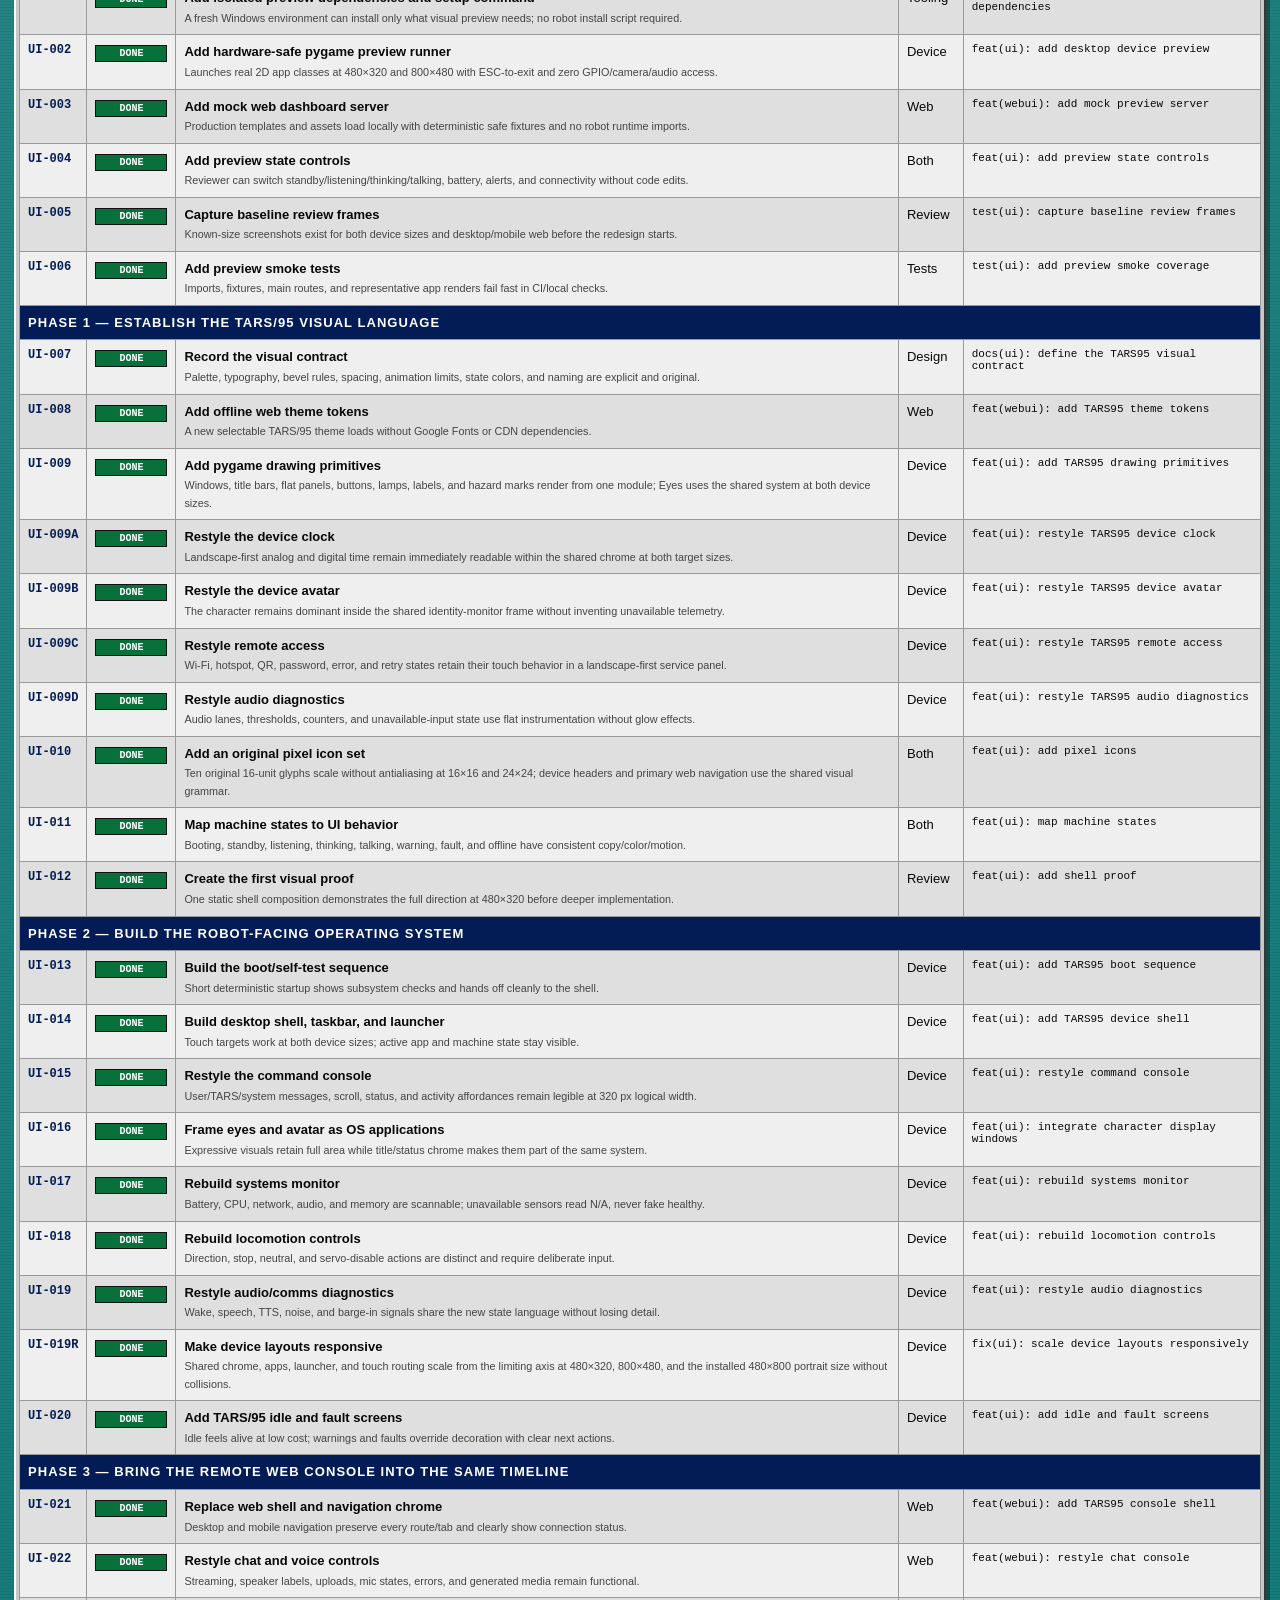
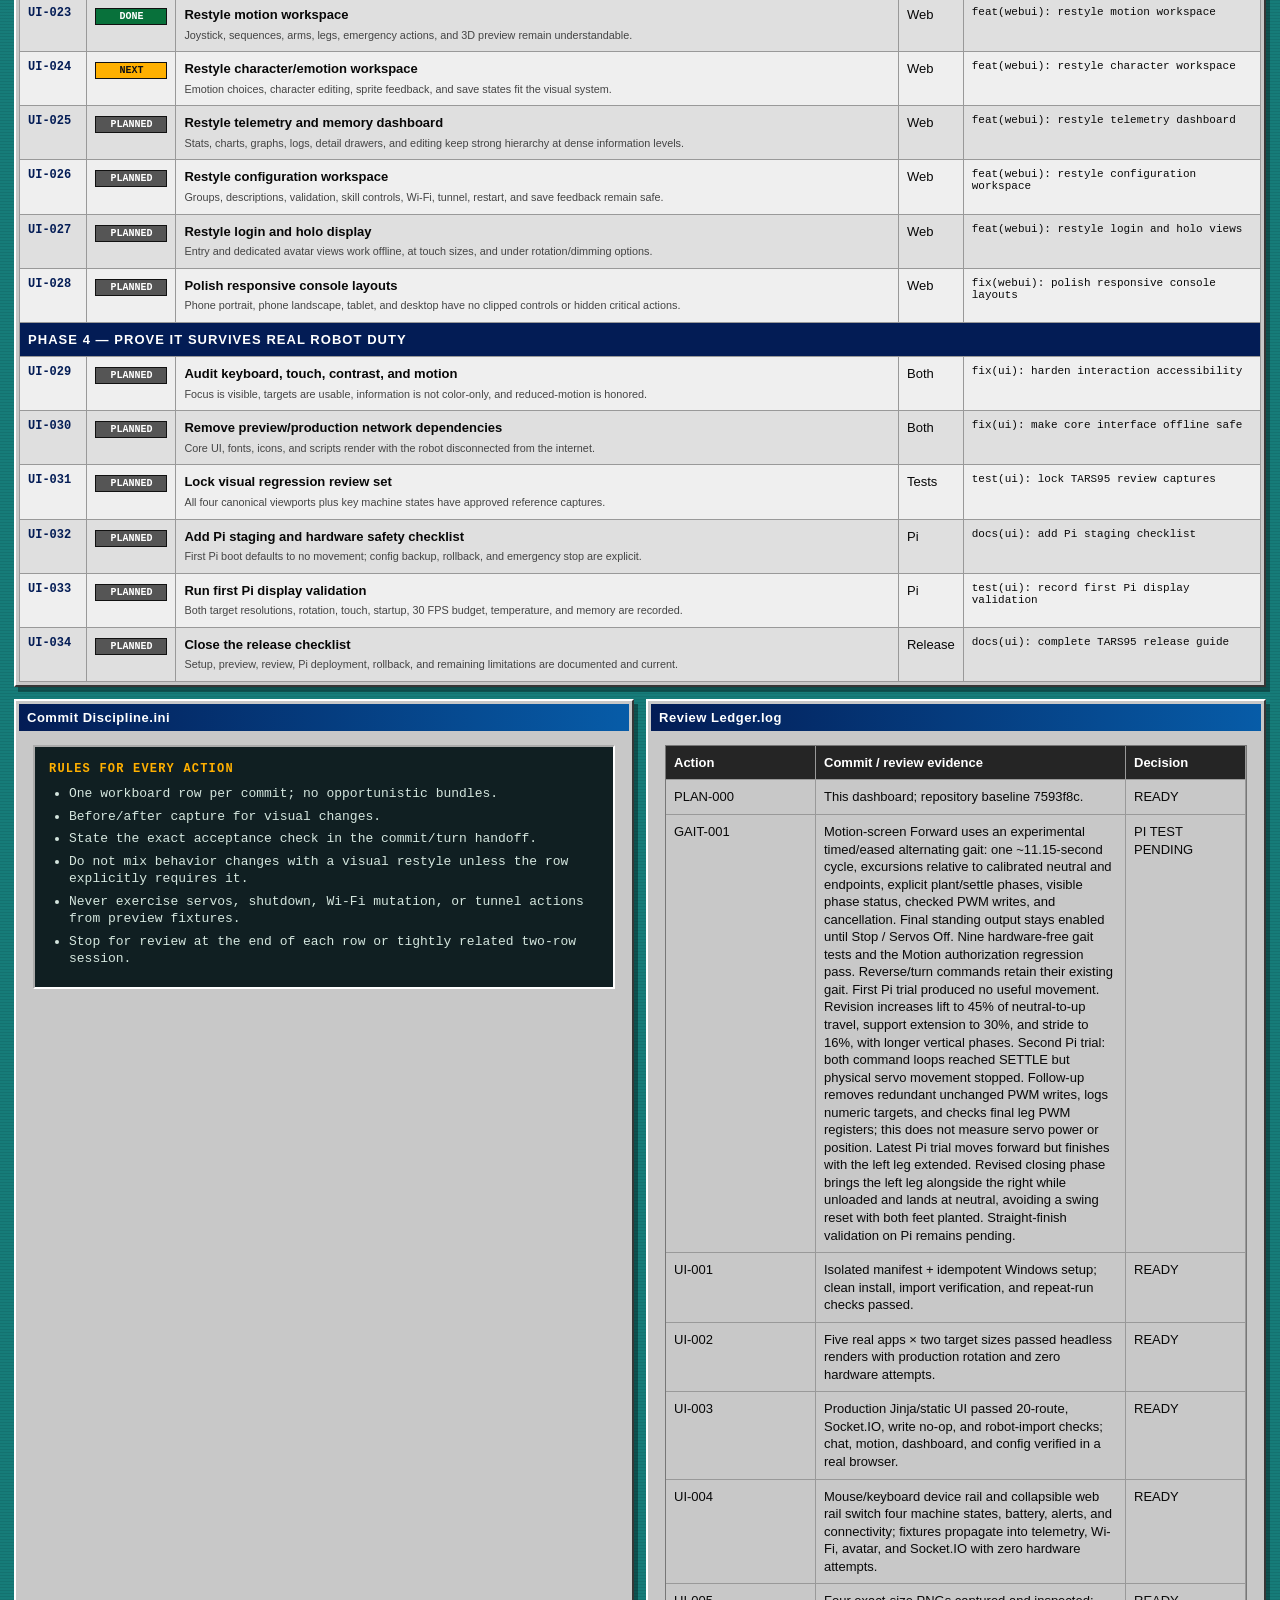
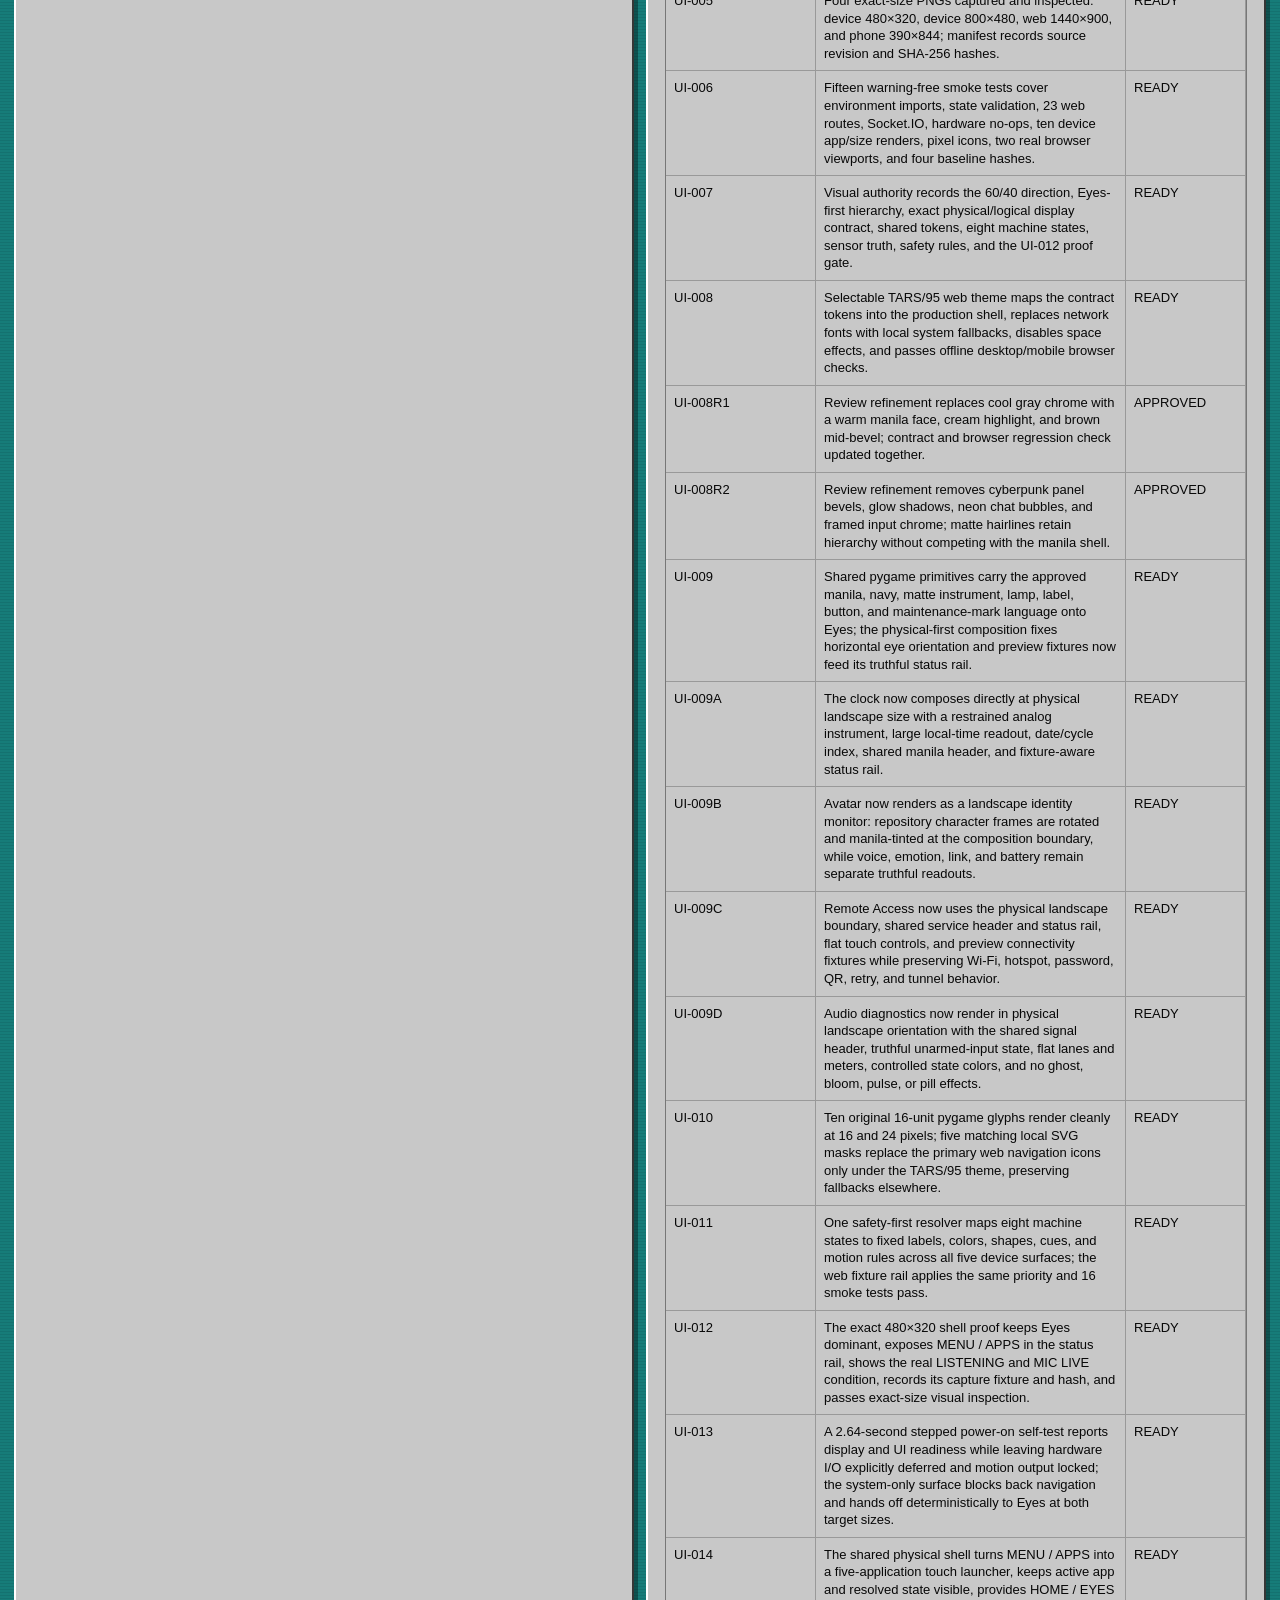
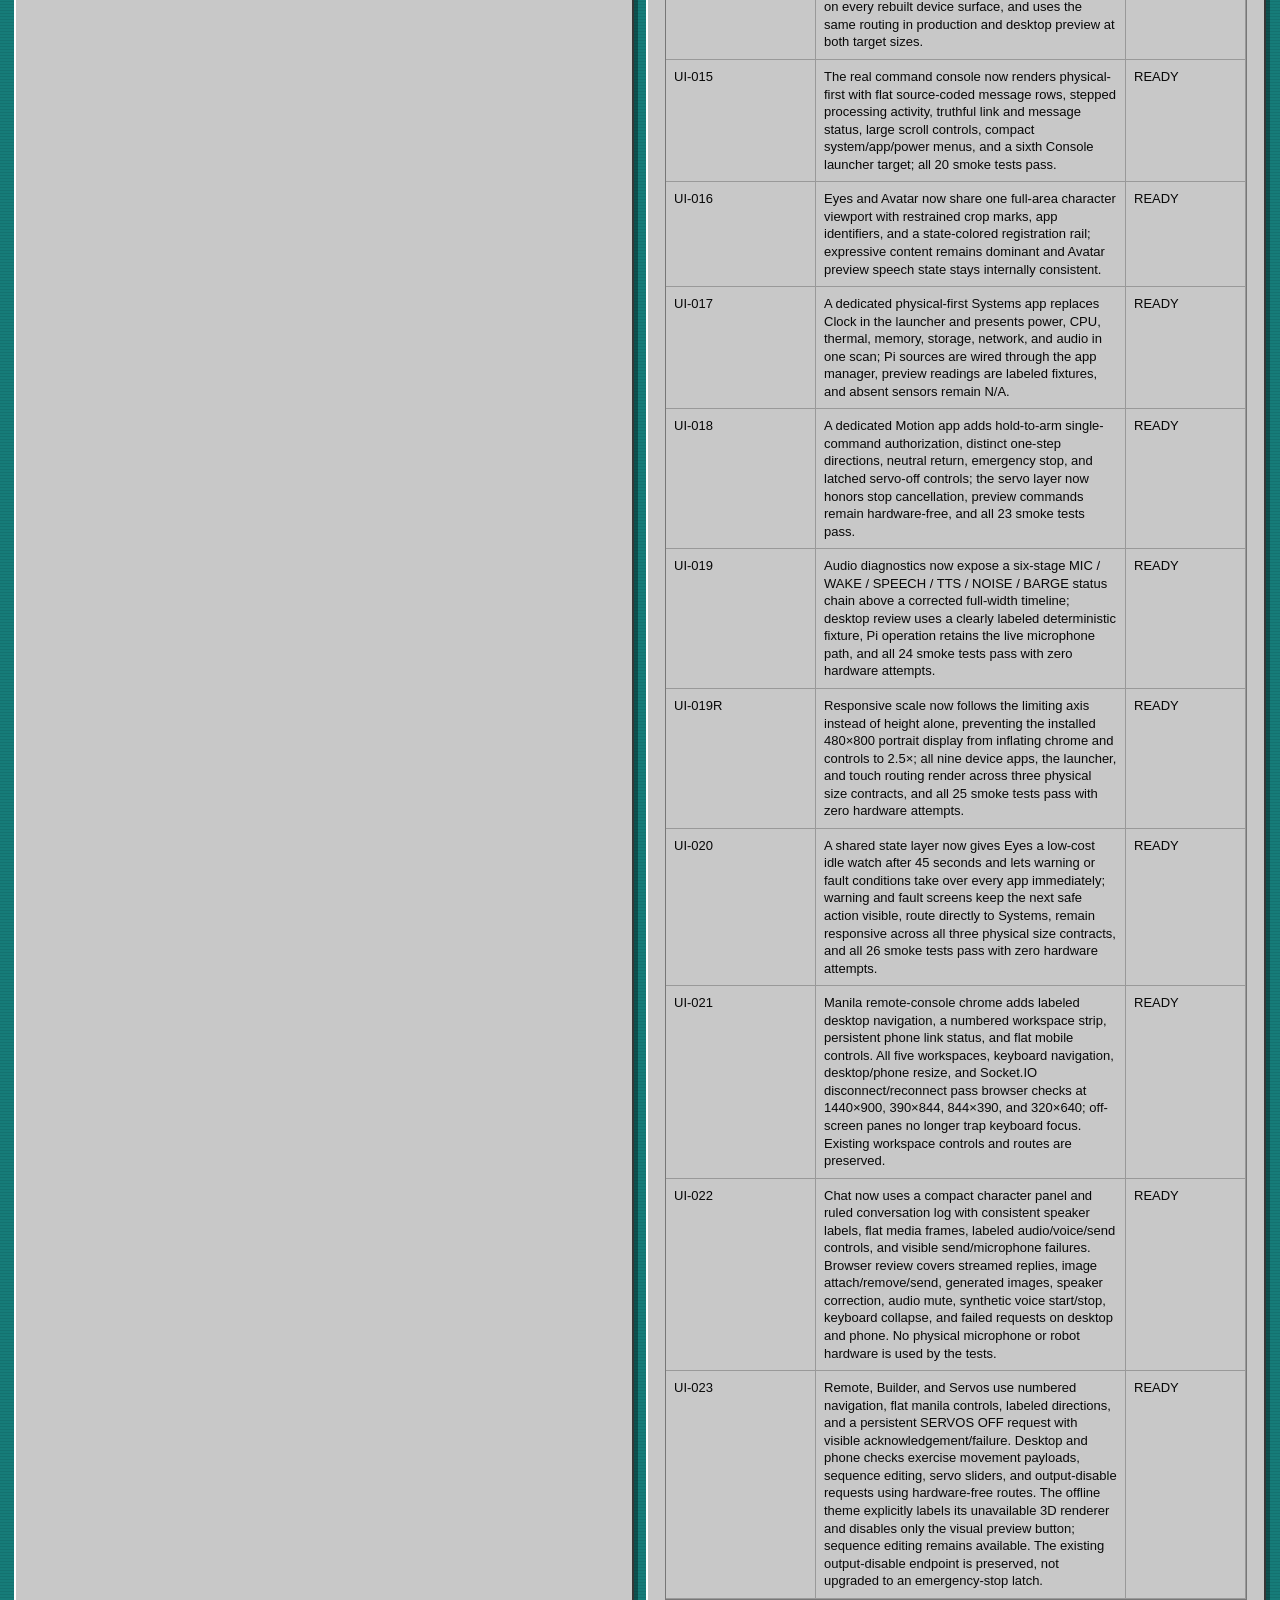
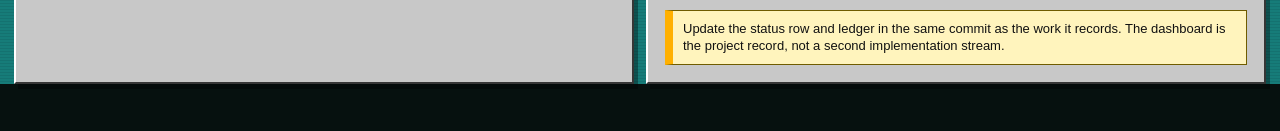
==== commit ec97c300: "[GAIT-001]: Close trailing leg before planting at neutral stance" ====
--- a/Documentation/TARS95_BUILD_DASHBOARD.html
+++ b/Documentation/TARS95_BUILD_DASHBOARD.html
@@ -498,7 +498,7 @@
           <div class="ledger" aria-label="Review ledger">
             <div class="head">Action</div><div class="head">Commit / review evidence</div><div class="head">Decision</div>
             <div>PLAN-000</div><div>This dashboard; repository baseline 7593f8c.</div><div>READY</div>
-            <div>GAIT-001</div><div>Motion-screen Forward uses an experimental timed/eased alternating gait: one ~11.15-second cycle, excursions relative to calibrated neutral and endpoints, explicit plant/settle phases, visible phase status, checked PWM writes, and cancellation. Final standing output stays enabled until Stop / Servos Off. Eight hardware-free gait tests and the Motion authorization regression pass. Reverse/turn commands retain their existing gait. First Pi trial produced no useful movement. Revision increases lift to 45% of neutral-to-up travel, support extension to 30%, and stride to 16%, with longer vertical phases. Second Pi trial: both command loops reached SETTLE but physical servo movement stopped. Follow-up removes redundant unchanged PWM writes, logs numeric targets, and checks final leg PWM registers; this does not measure servo power or position. Root cause and supported Pi balance/clearance remain pending.</div><div>PI TEST PENDING</div>
+            <div>GAIT-001</div><div>Motion-screen Forward uses an experimental timed/eased alternating gait: one ~11.15-second cycle, excursions relative to calibrated neutral and endpoints, explicit plant/settle phases, visible phase status, checked PWM writes, and cancellation. Final standing output stays enabled until Stop / Servos Off. Nine hardware-free gait tests and the Motion authorization regression pass. Reverse/turn commands retain their existing gait. First Pi trial produced no useful movement. Revision increases lift to 45% of neutral-to-up travel, support extension to 30%, and stride to 16%, with longer vertical phases. Second Pi trial: both command loops reached SETTLE but physical servo movement stopped. Follow-up removes redundant unchanged PWM writes, logs numeric targets, and checks final leg PWM registers; this does not measure servo power or position. Latest Pi trial moves forward but finishes with the left leg extended. Revised closing phase brings the left leg alongside the right while unloaded and lands at neutral, avoiding a swing reset with both feet planted. Straight-finish validation on Pi remains pending.</div><div>PI TEST PENDING</div>
             <div>UI-001</div><div>Isolated manifest + idempotent Windows setup; clean install, import verification, and repeat-run checks passed.</div><div>READY</div>
             <div>UI-002</div><div>Five real apps × two target sizes passed headless renders with production rotation and zero hardware attempts.</div><div>READY</div>
             <div>UI-003</div><div>Production Jinja/static UI passed 20-route, Socket.IO, write no-op, and robot-import checks; chat, motion, dashboard, and config verified in a real browser.</div><div>READY</div>
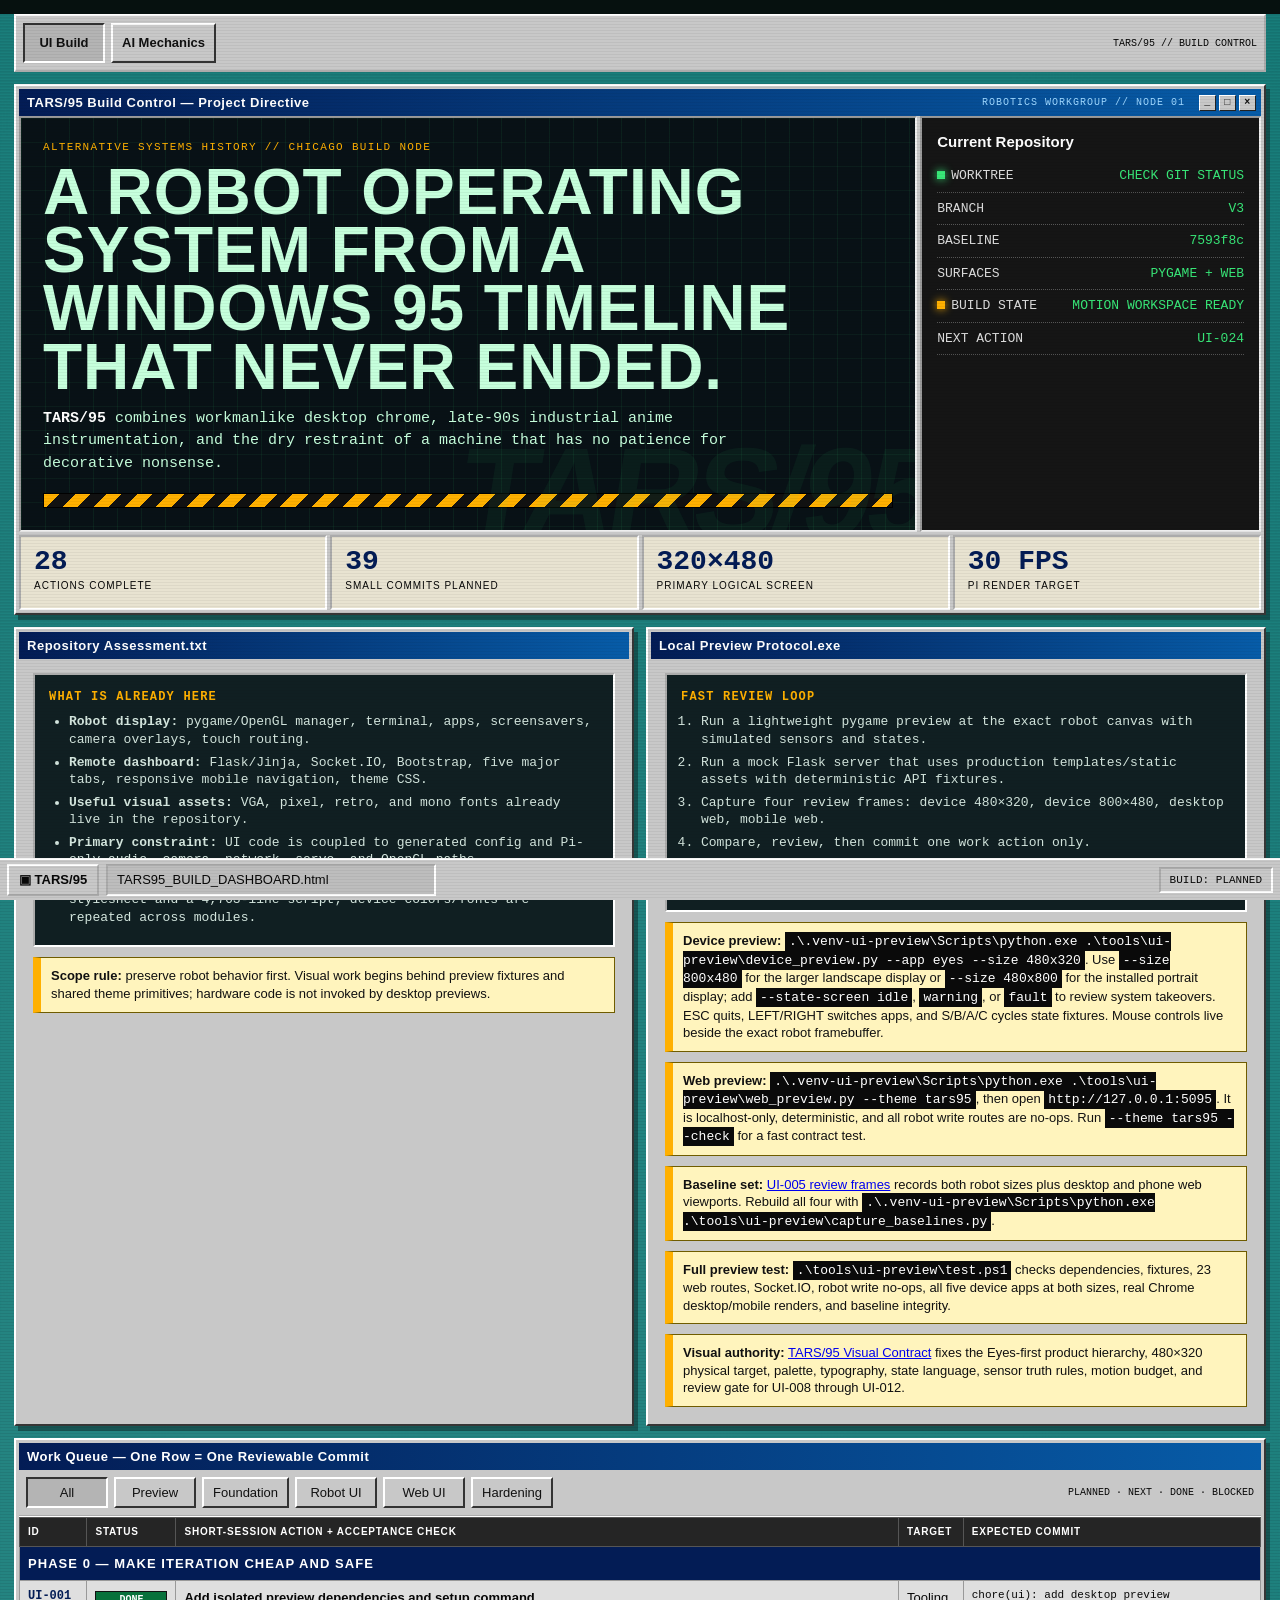
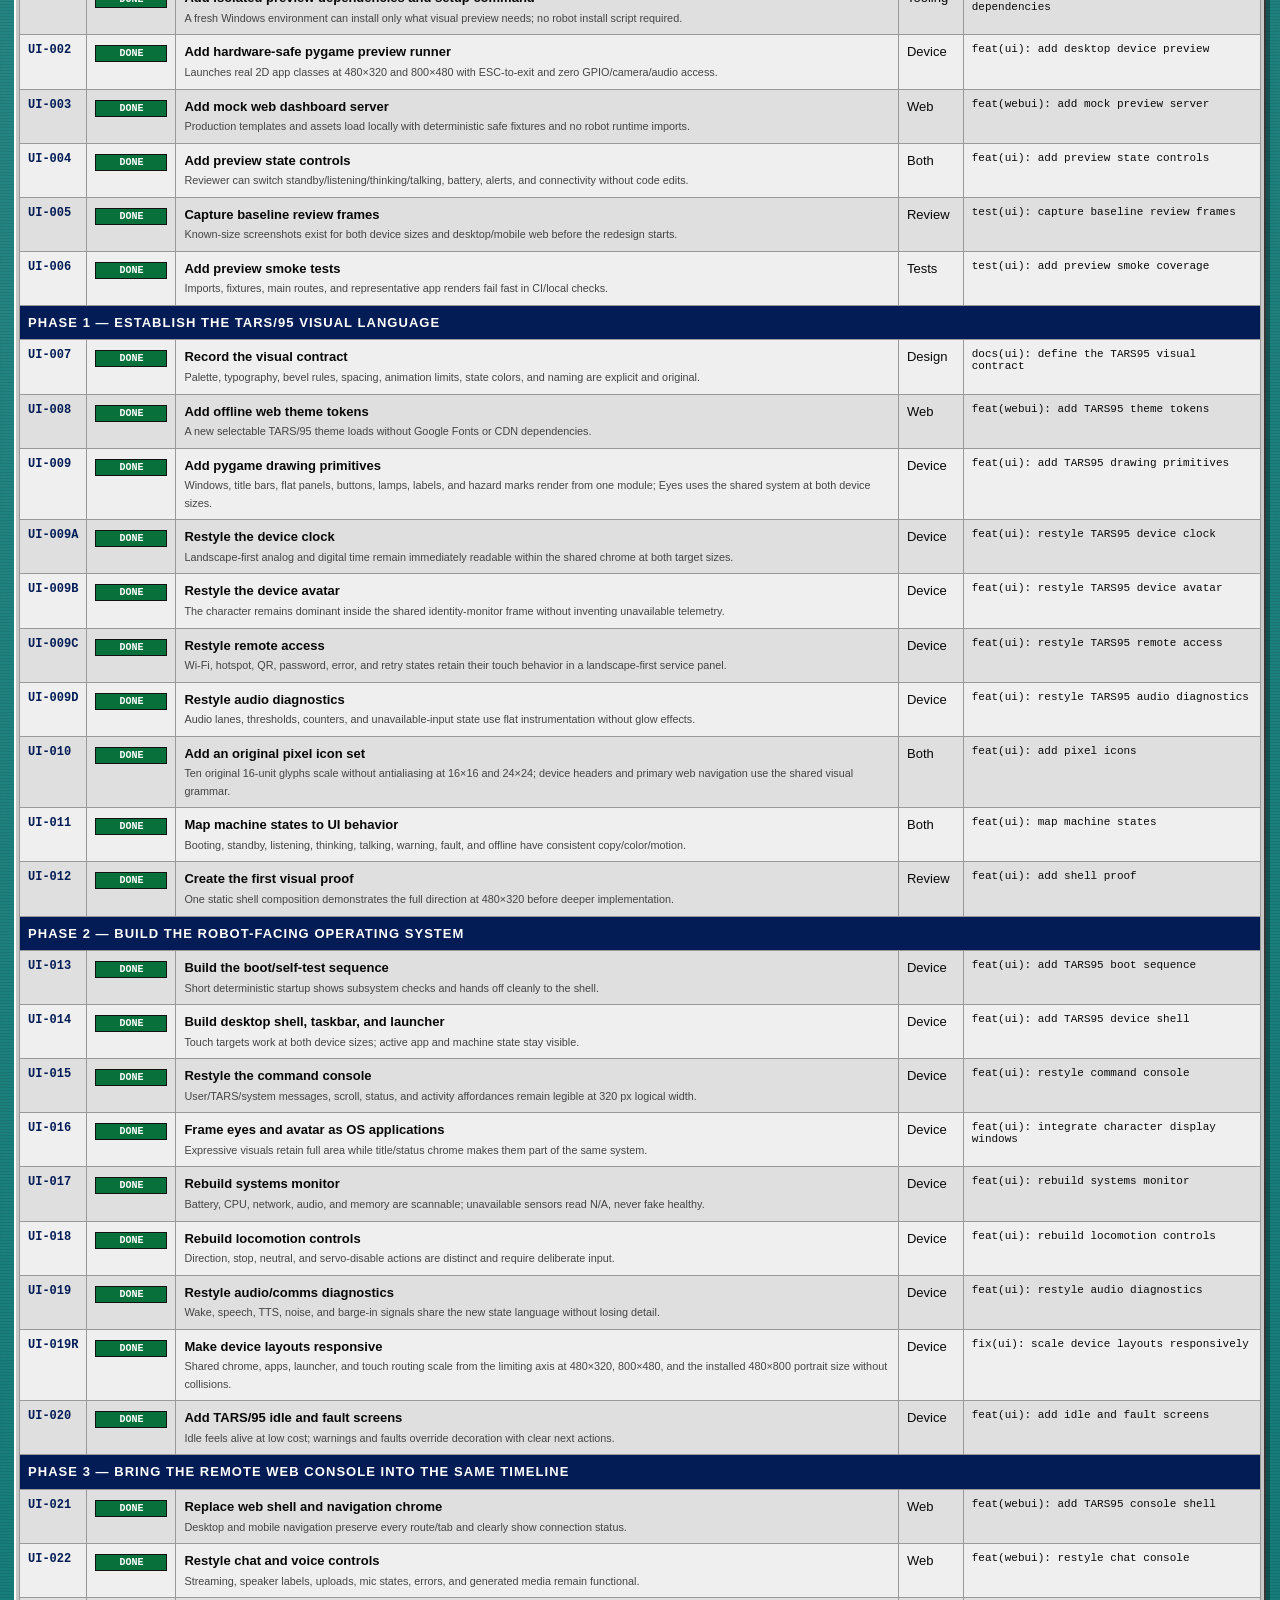
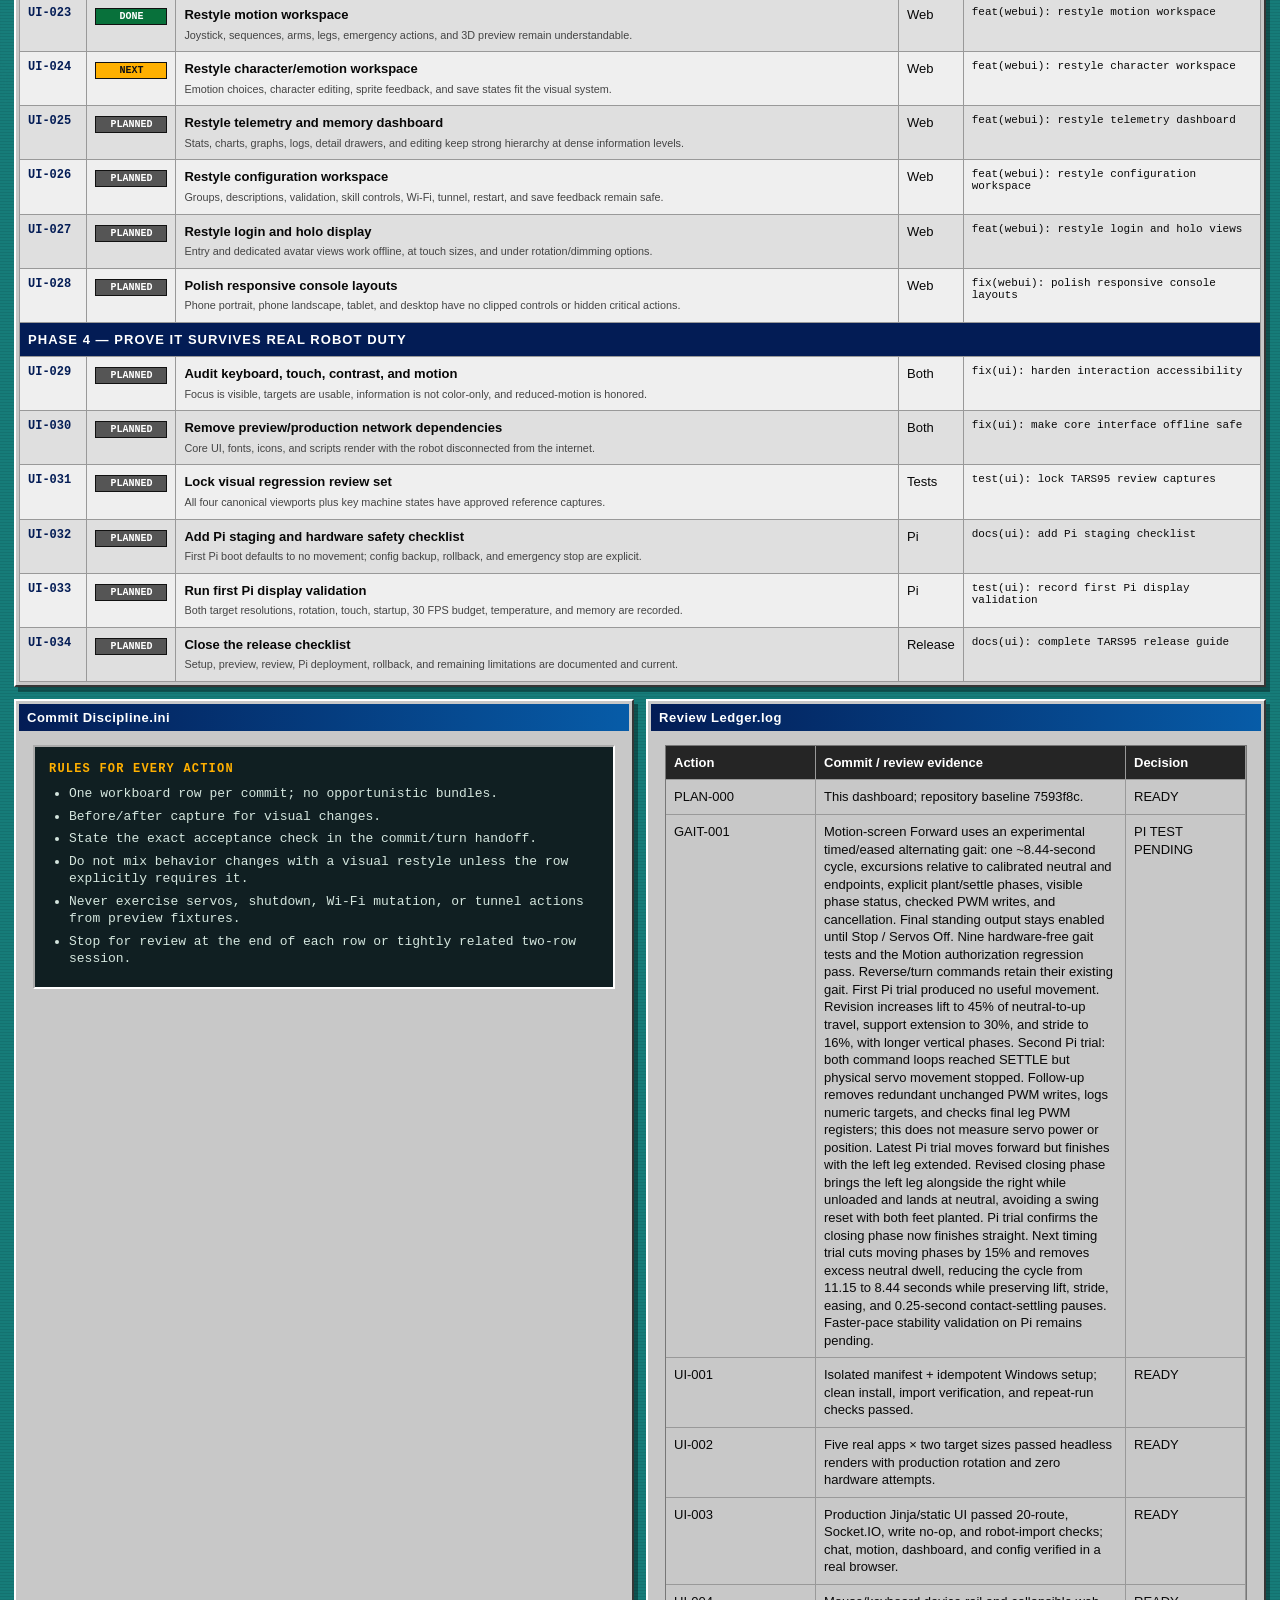
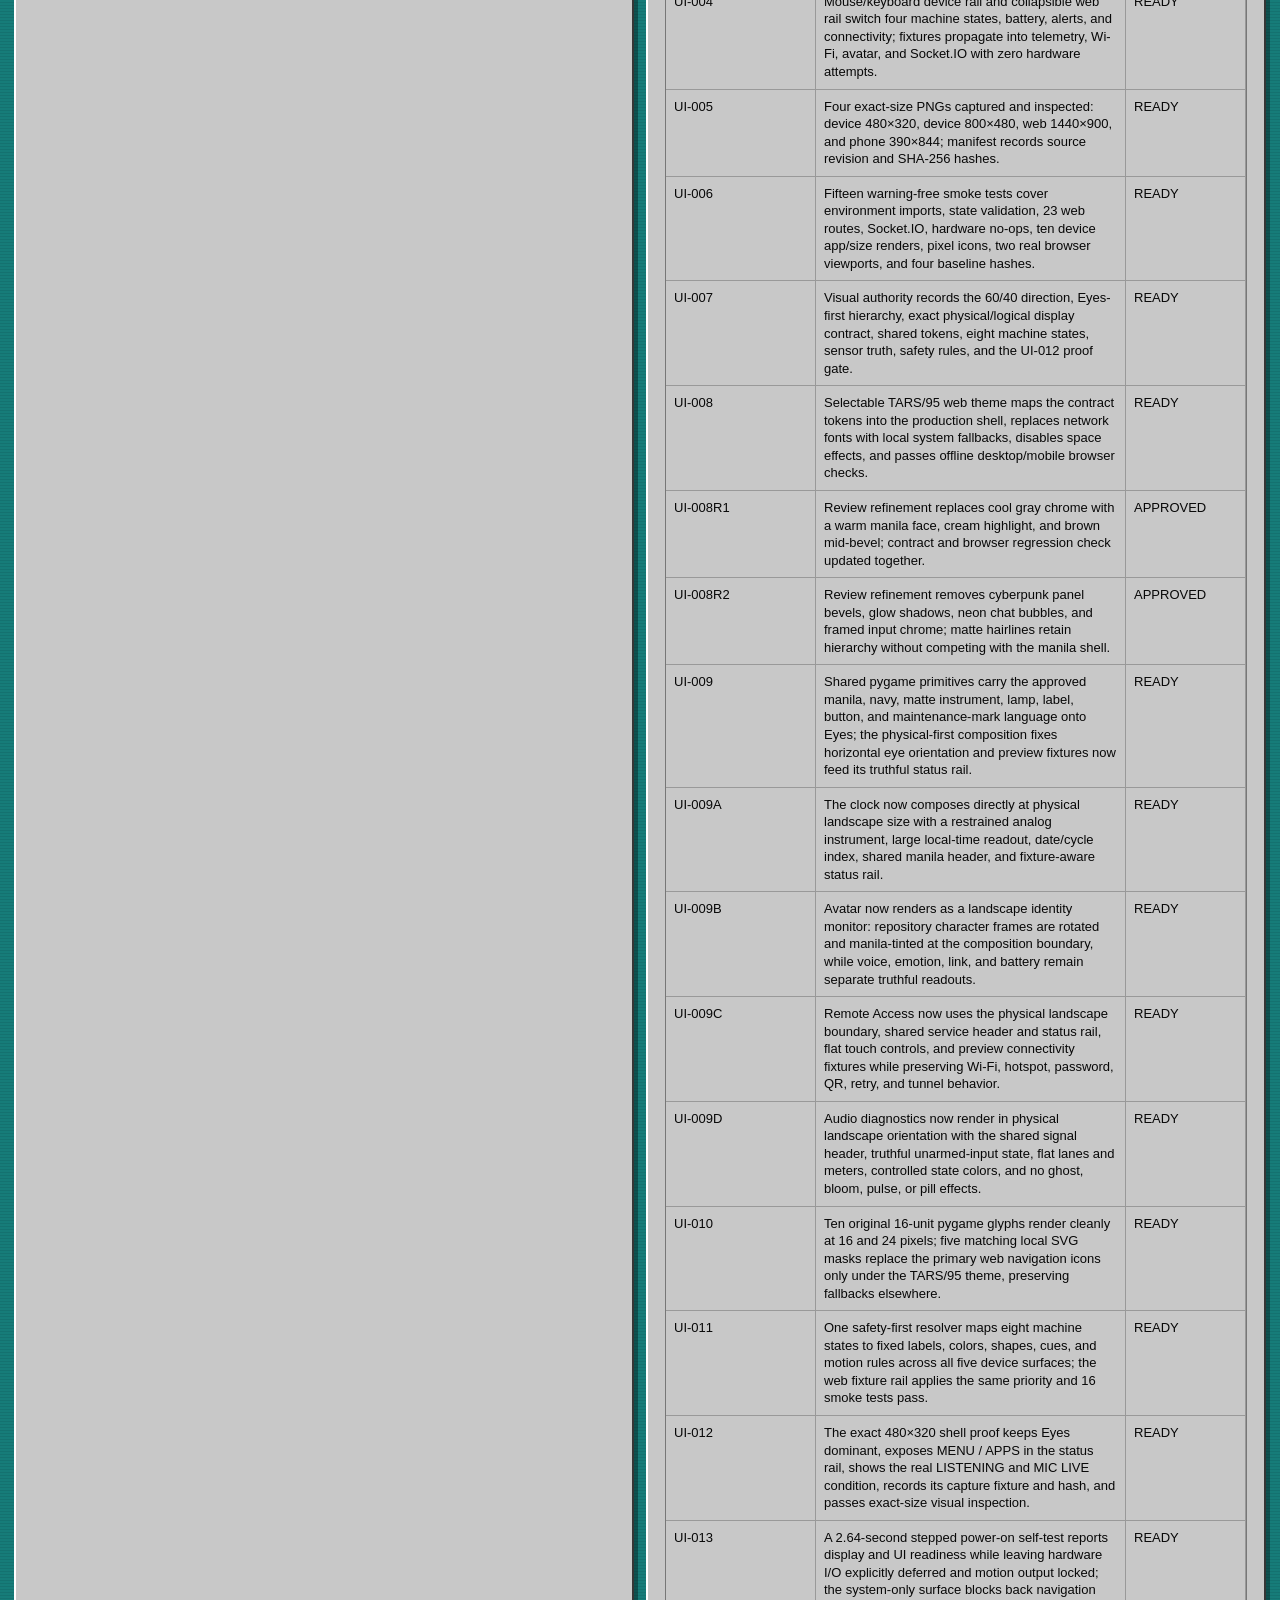
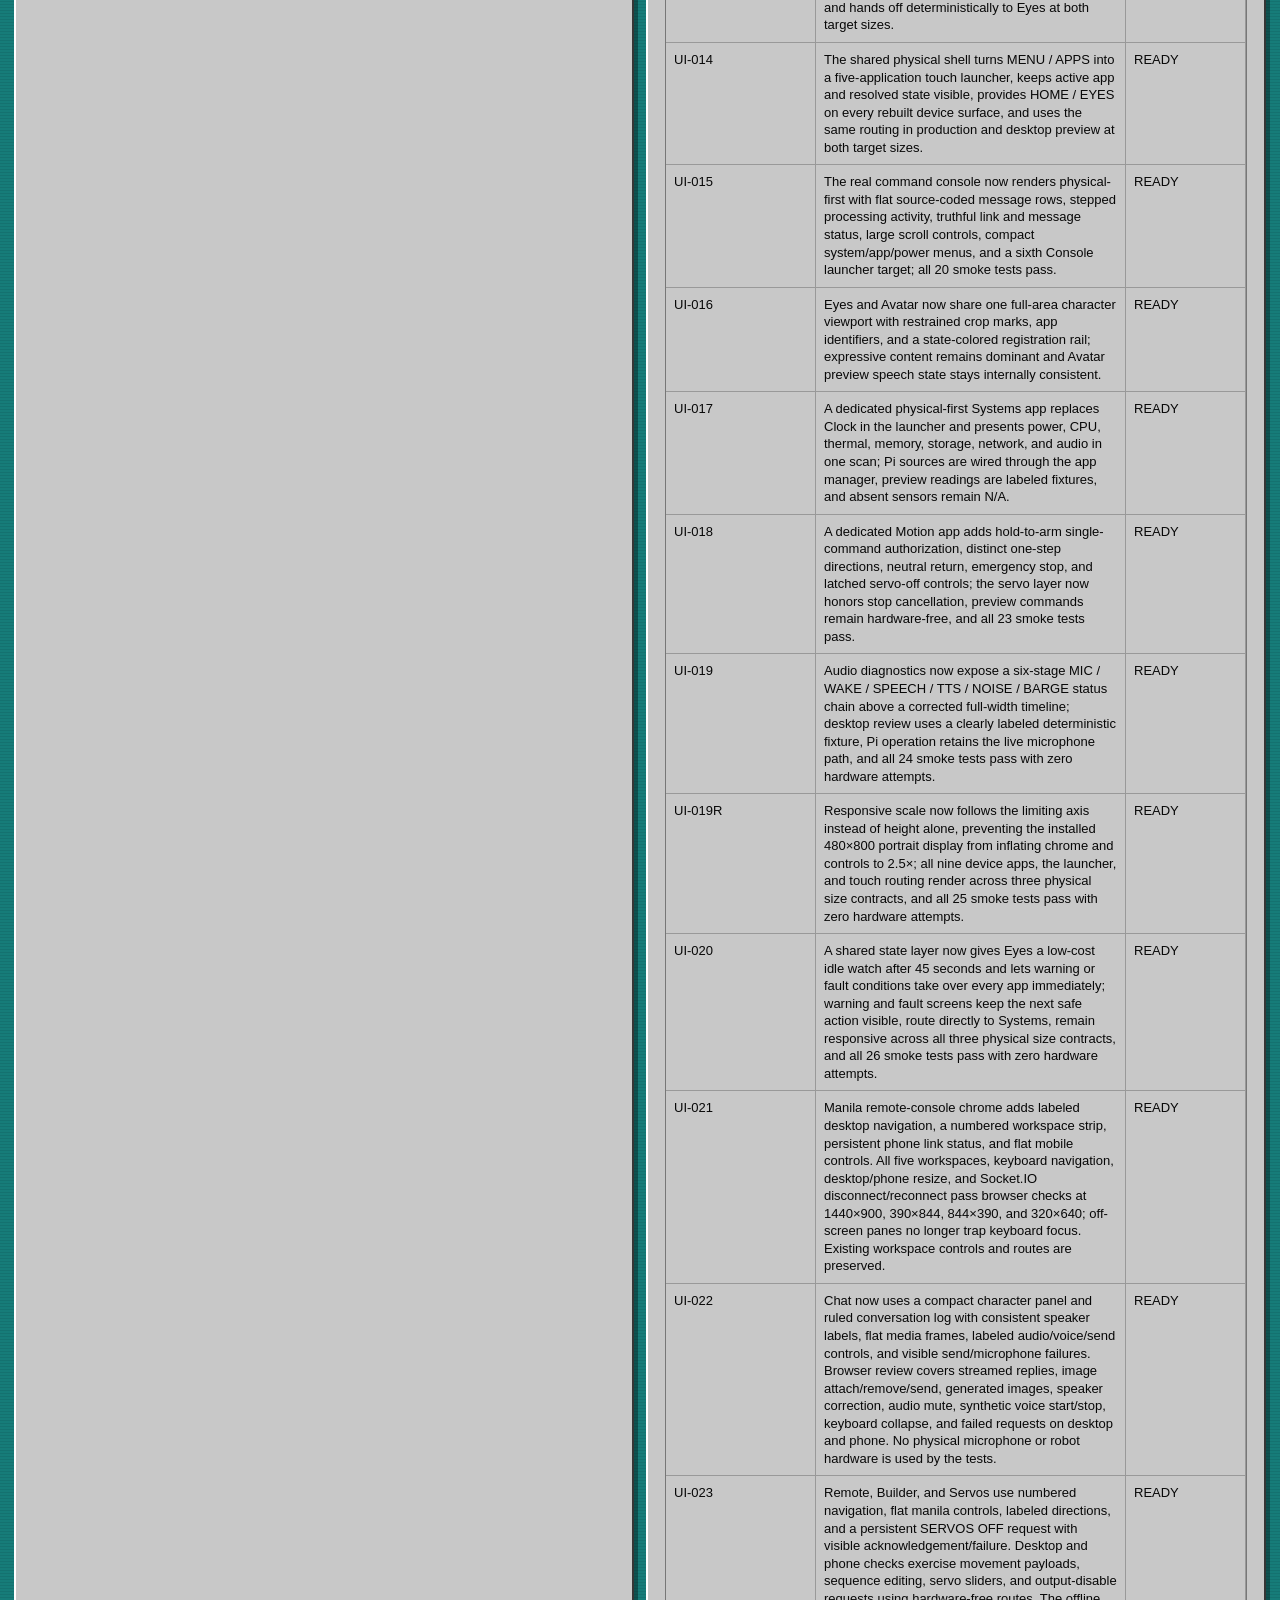
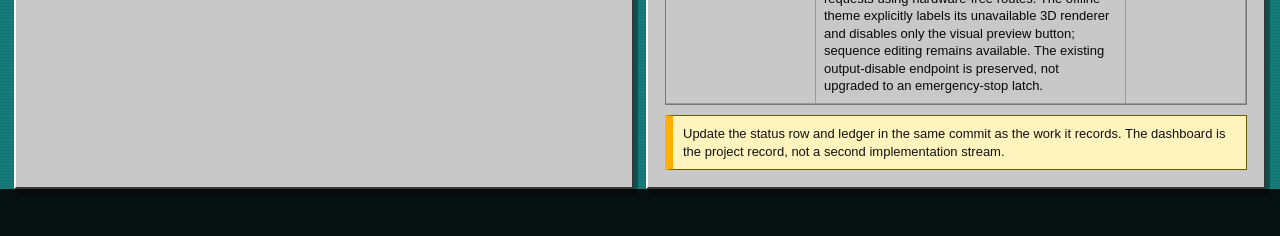
==== commit 04bb48bc: "[GAIT-001]: Shorten forward timing while preserving settling pauses" ====
--- a/Documentation/TARS95_BUILD_DASHBOARD.html
+++ b/Documentation/TARS95_BUILD_DASHBOARD.html
@@ -498,7 +498,7 @@
           <div class="ledger" aria-label="Review ledger">
             <div class="head">Action</div><div class="head">Commit / review evidence</div><div class="head">Decision</div>
             <div>PLAN-000</div><div>This dashboard; repository baseline 7593f8c.</div><div>READY</div>
-            <div>GAIT-001</div><div>Motion-screen Forward uses an experimental timed/eased alternating gait: one ~11.15-second cycle, excursions relative to calibrated neutral and endpoints, explicit plant/settle phases, visible phase status, checked PWM writes, and cancellation. Final standing output stays enabled until Stop / Servos Off. Nine hardware-free gait tests and the Motion authorization regression pass. Reverse/turn commands retain their existing gait. First Pi trial produced no useful movement. Revision increases lift to 45% of neutral-to-up travel, support extension to 30%, and stride to 16%, with longer vertical phases. Second Pi trial: both command loops reached SETTLE but physical servo movement stopped. Follow-up removes redundant unchanged PWM writes, logs numeric targets, and checks final leg PWM registers; this does not measure servo power or position. Latest Pi trial moves forward but finishes with the left leg extended. Revised closing phase brings the left leg alongside the right while unloaded and lands at neutral, avoiding a swing reset with both feet planted. Straight-finish validation on Pi remains pending.</div><div>PI TEST PENDING</div>
+            <div>GAIT-001</div><div>Motion-screen Forward uses an experimental timed/eased alternating gait: one ~8.44-second cycle, excursions relative to calibrated neutral and endpoints, explicit plant/settle phases, visible phase status, checked PWM writes, and cancellation. Final standing output stays enabled until Stop / Servos Off. Nine hardware-free gait tests and the Motion authorization regression pass. Reverse/turn commands retain their existing gait. First Pi trial produced no useful movement. Revision increases lift to 45% of neutral-to-up travel, support extension to 30%, and stride to 16%, with longer vertical phases. Second Pi trial: both command loops reached SETTLE but physical servo movement stopped. Follow-up removes redundant unchanged PWM writes, logs numeric targets, and checks final leg PWM registers; this does not measure servo power or position. Latest Pi trial moves forward but finishes with the left leg extended. Revised closing phase brings the left leg alongside the right while unloaded and lands at neutral, avoiding a swing reset with both feet planted. Pi trial confirms the closing phase now finishes straight. Next timing trial cuts moving phases by 15% and removes excess neutral dwell, reducing the cycle from 11.15 to 8.44 seconds while preserving lift, stride, easing, and 0.25-second contact-settling pauses. Faster-pace stability validation on Pi remains pending.</div><div>PI TEST PENDING</div>
             <div>UI-001</div><div>Isolated manifest + idempotent Windows setup; clean install, import verification, and repeat-run checks passed.</div><div>READY</div>
             <div>UI-002</div><div>Five real apps × two target sizes passed headless renders with production rotation and zero hardware attempts.</div><div>READY</div>
             <div>UI-003</div><div>Production Jinja/static UI passed 20-route, Socket.IO, write no-op, and robot-import checks; chat, motion, dashboard, and config verified in a real browser.</div><div>READY</div>
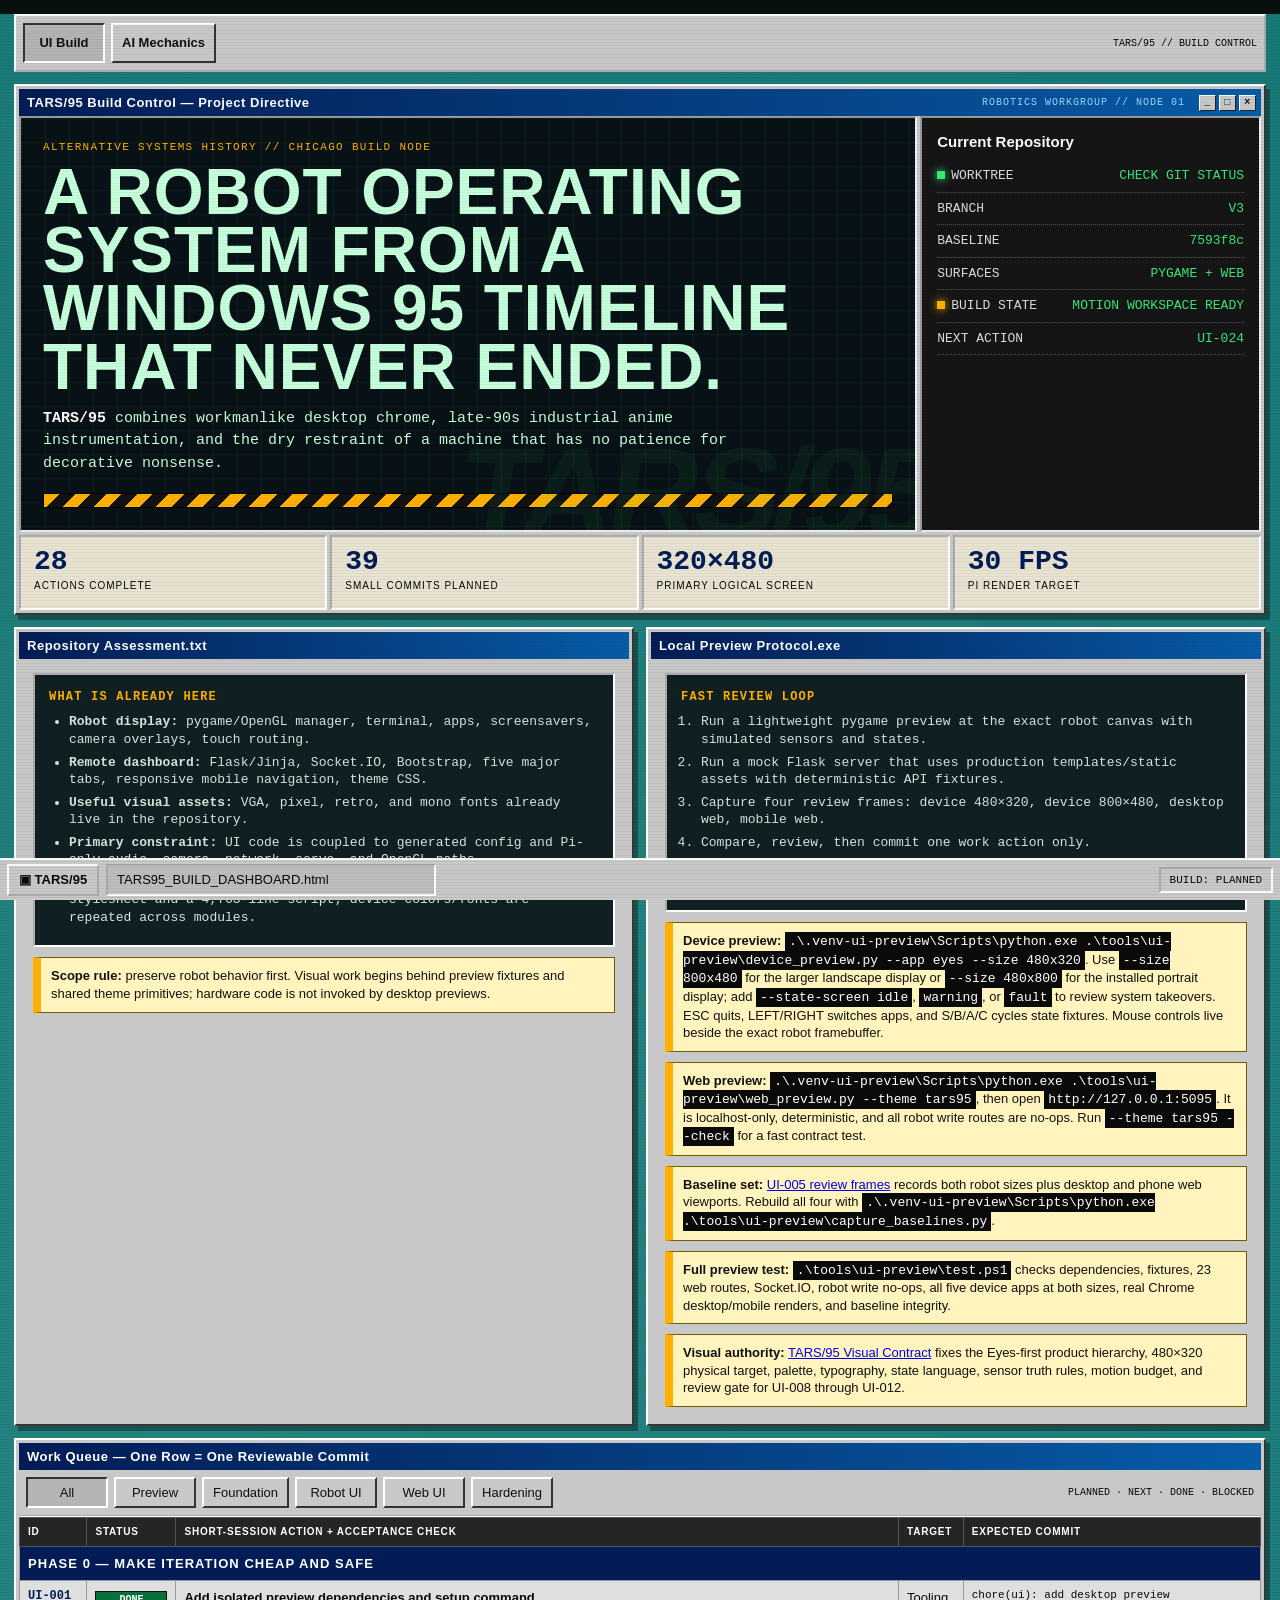
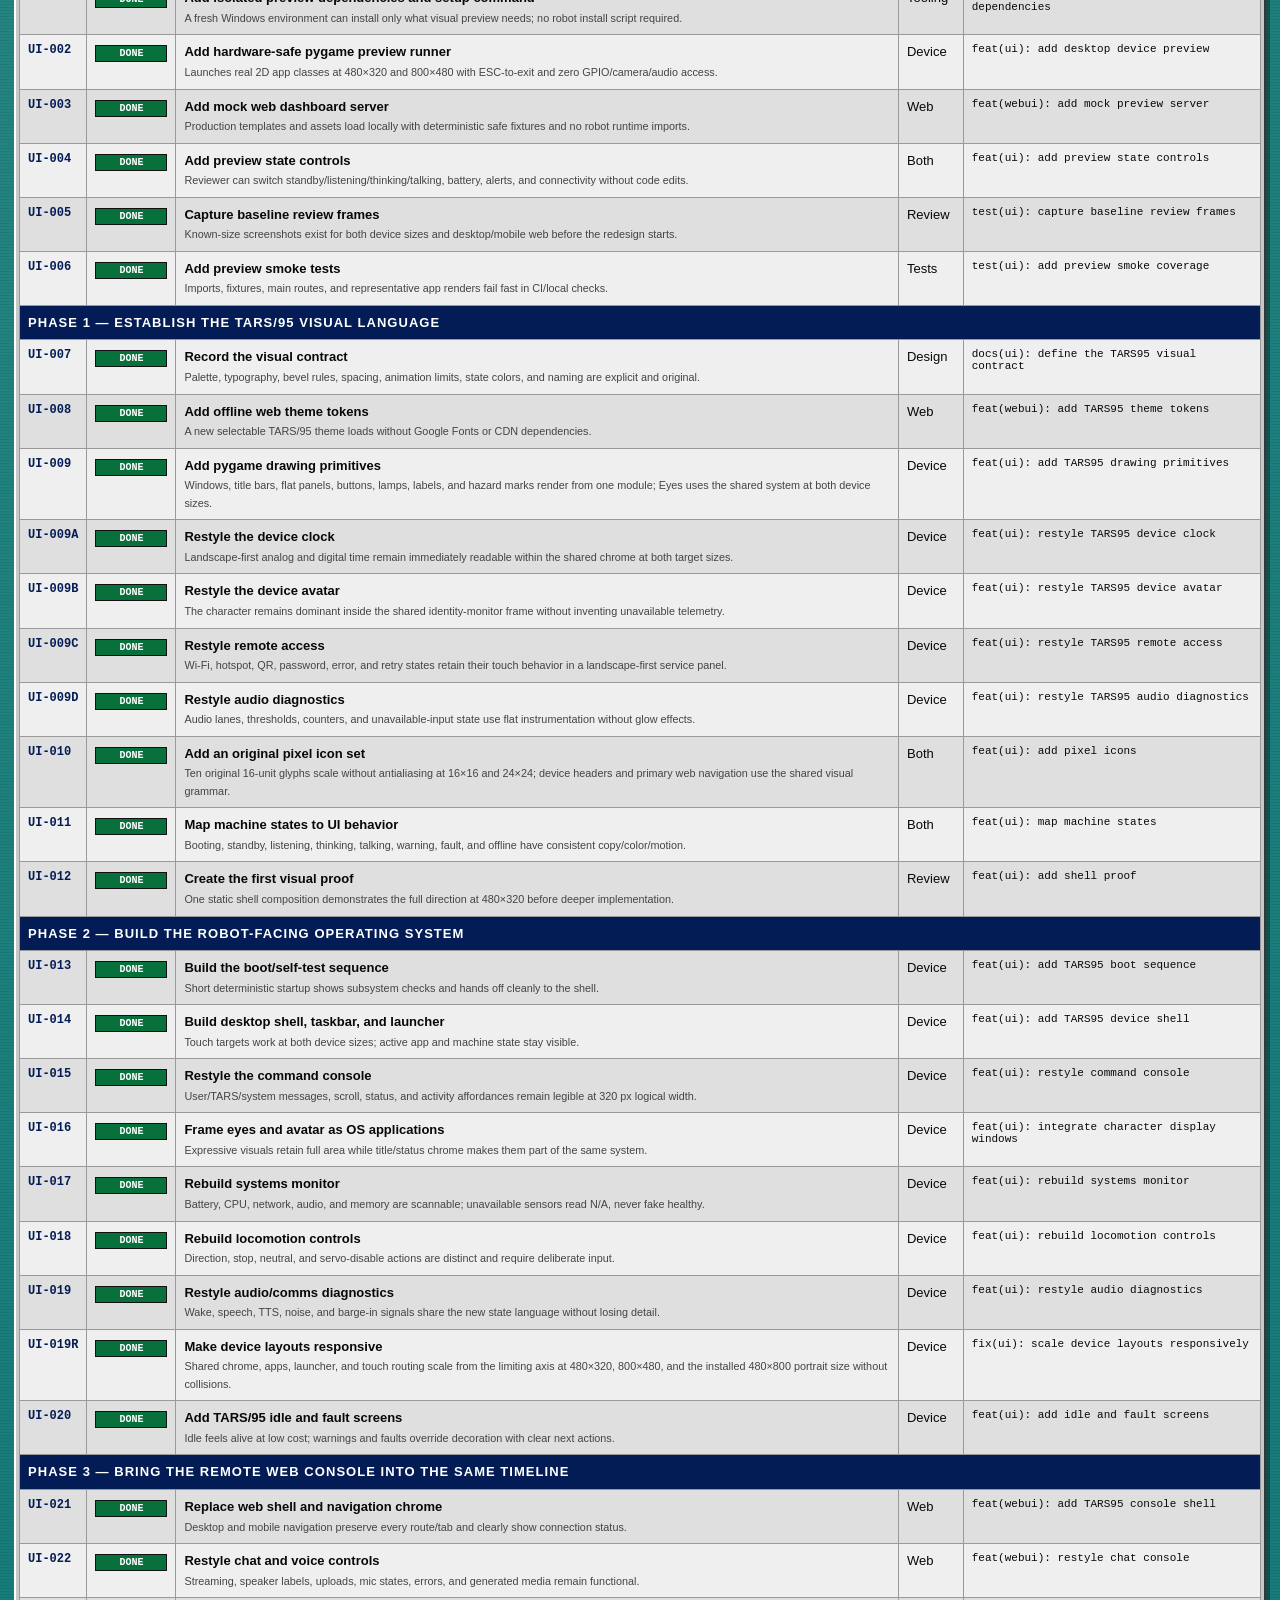
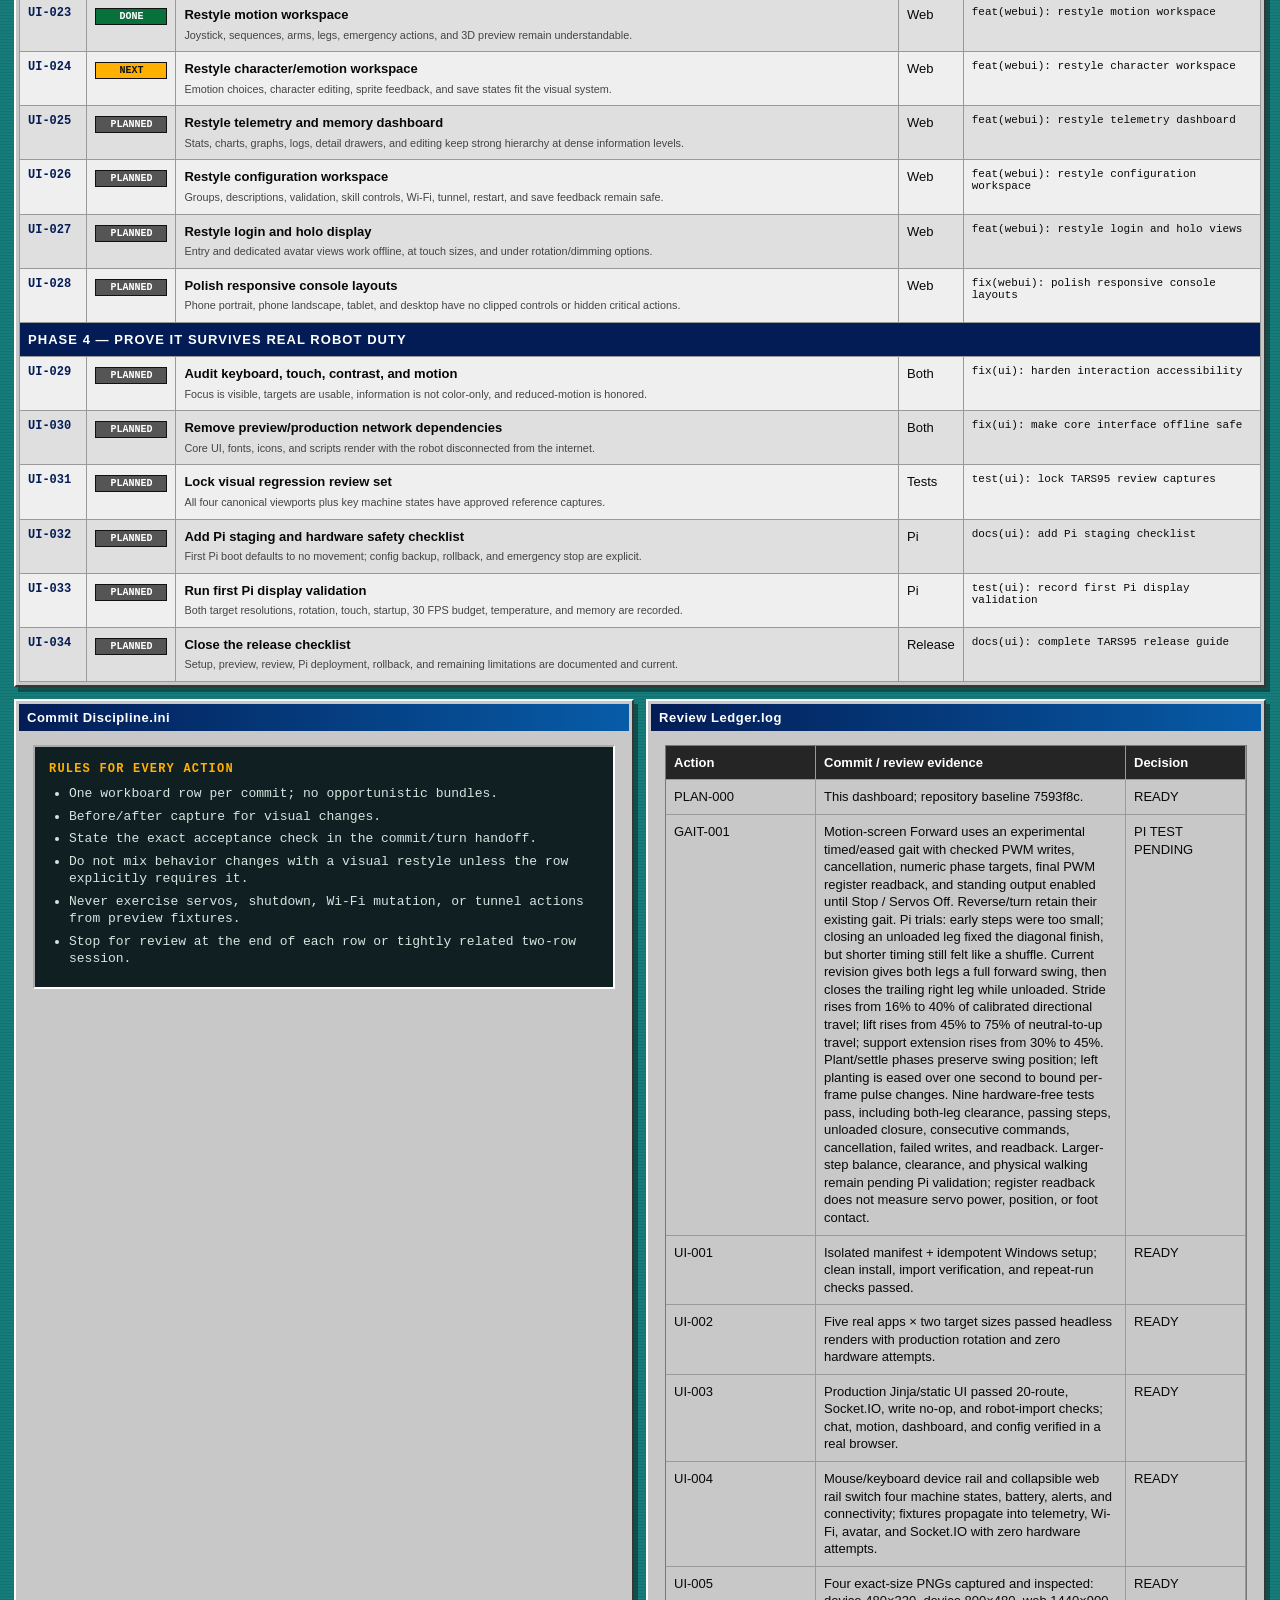
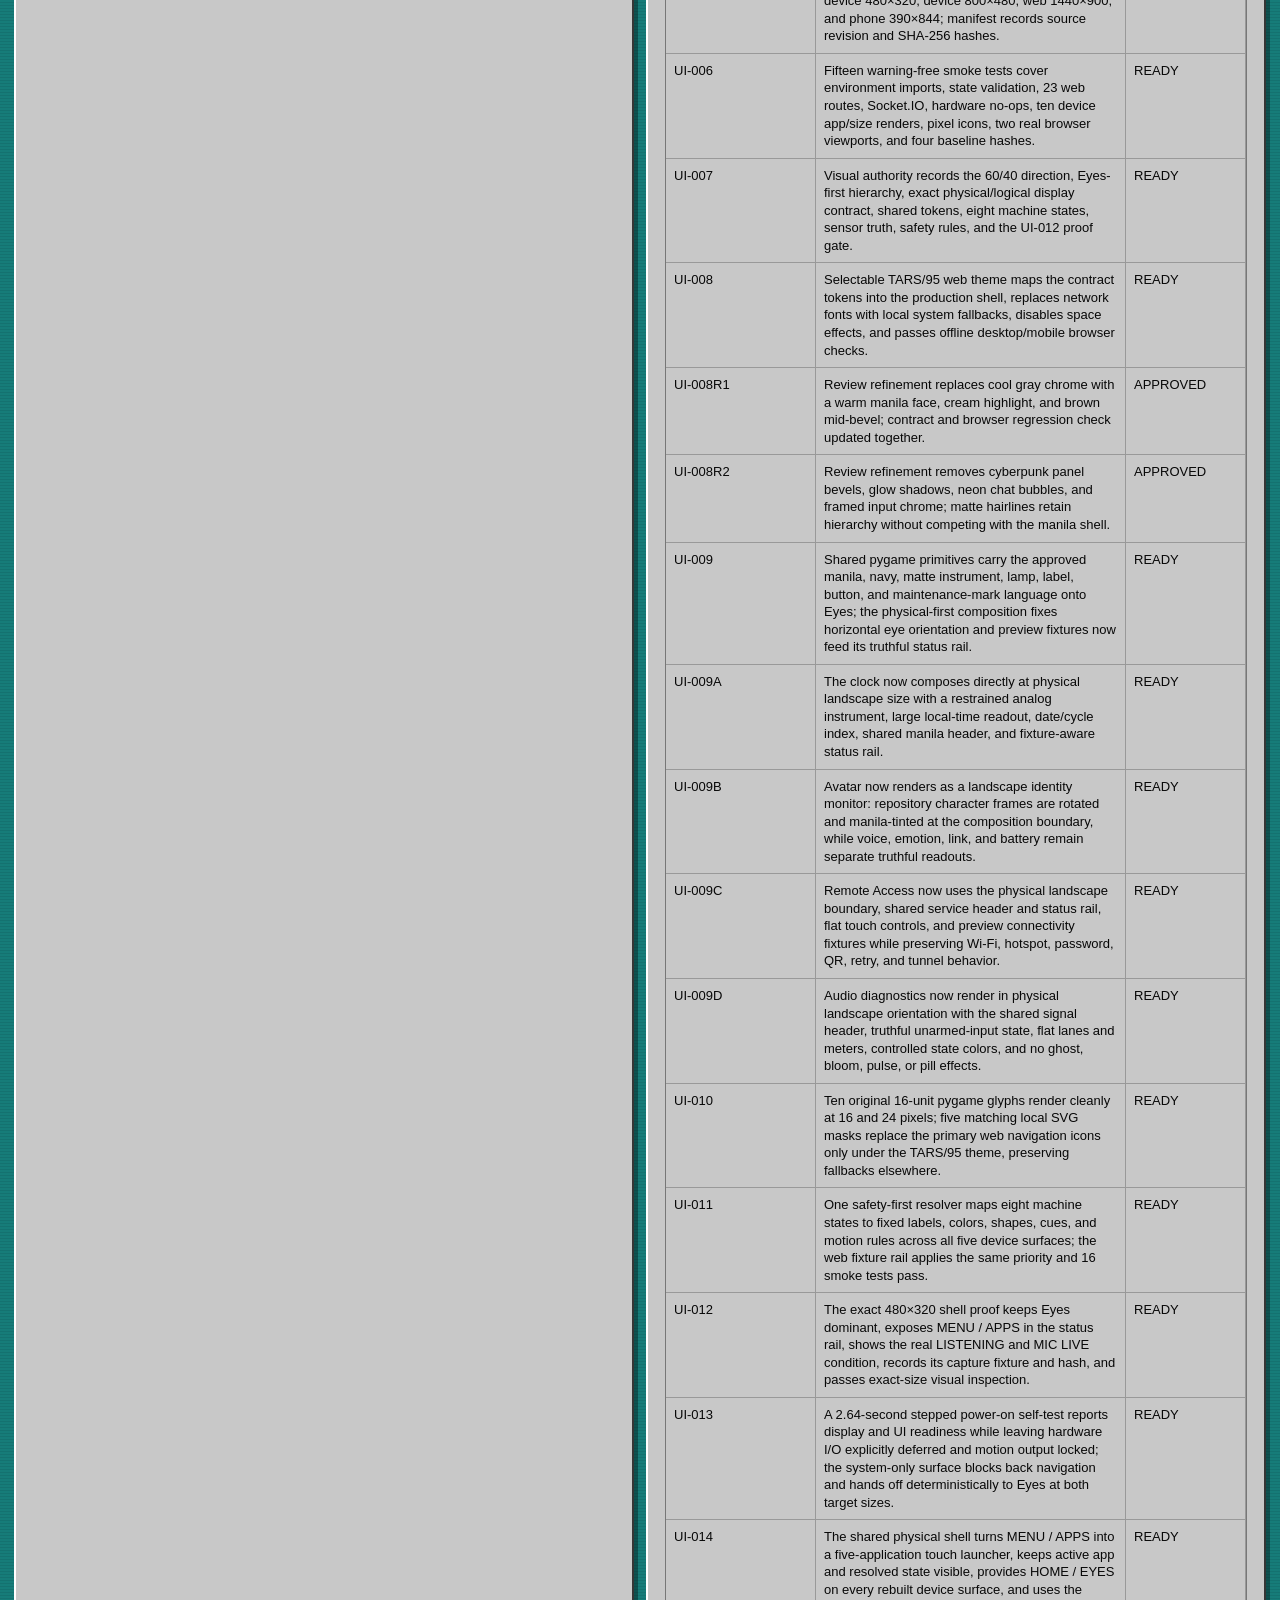
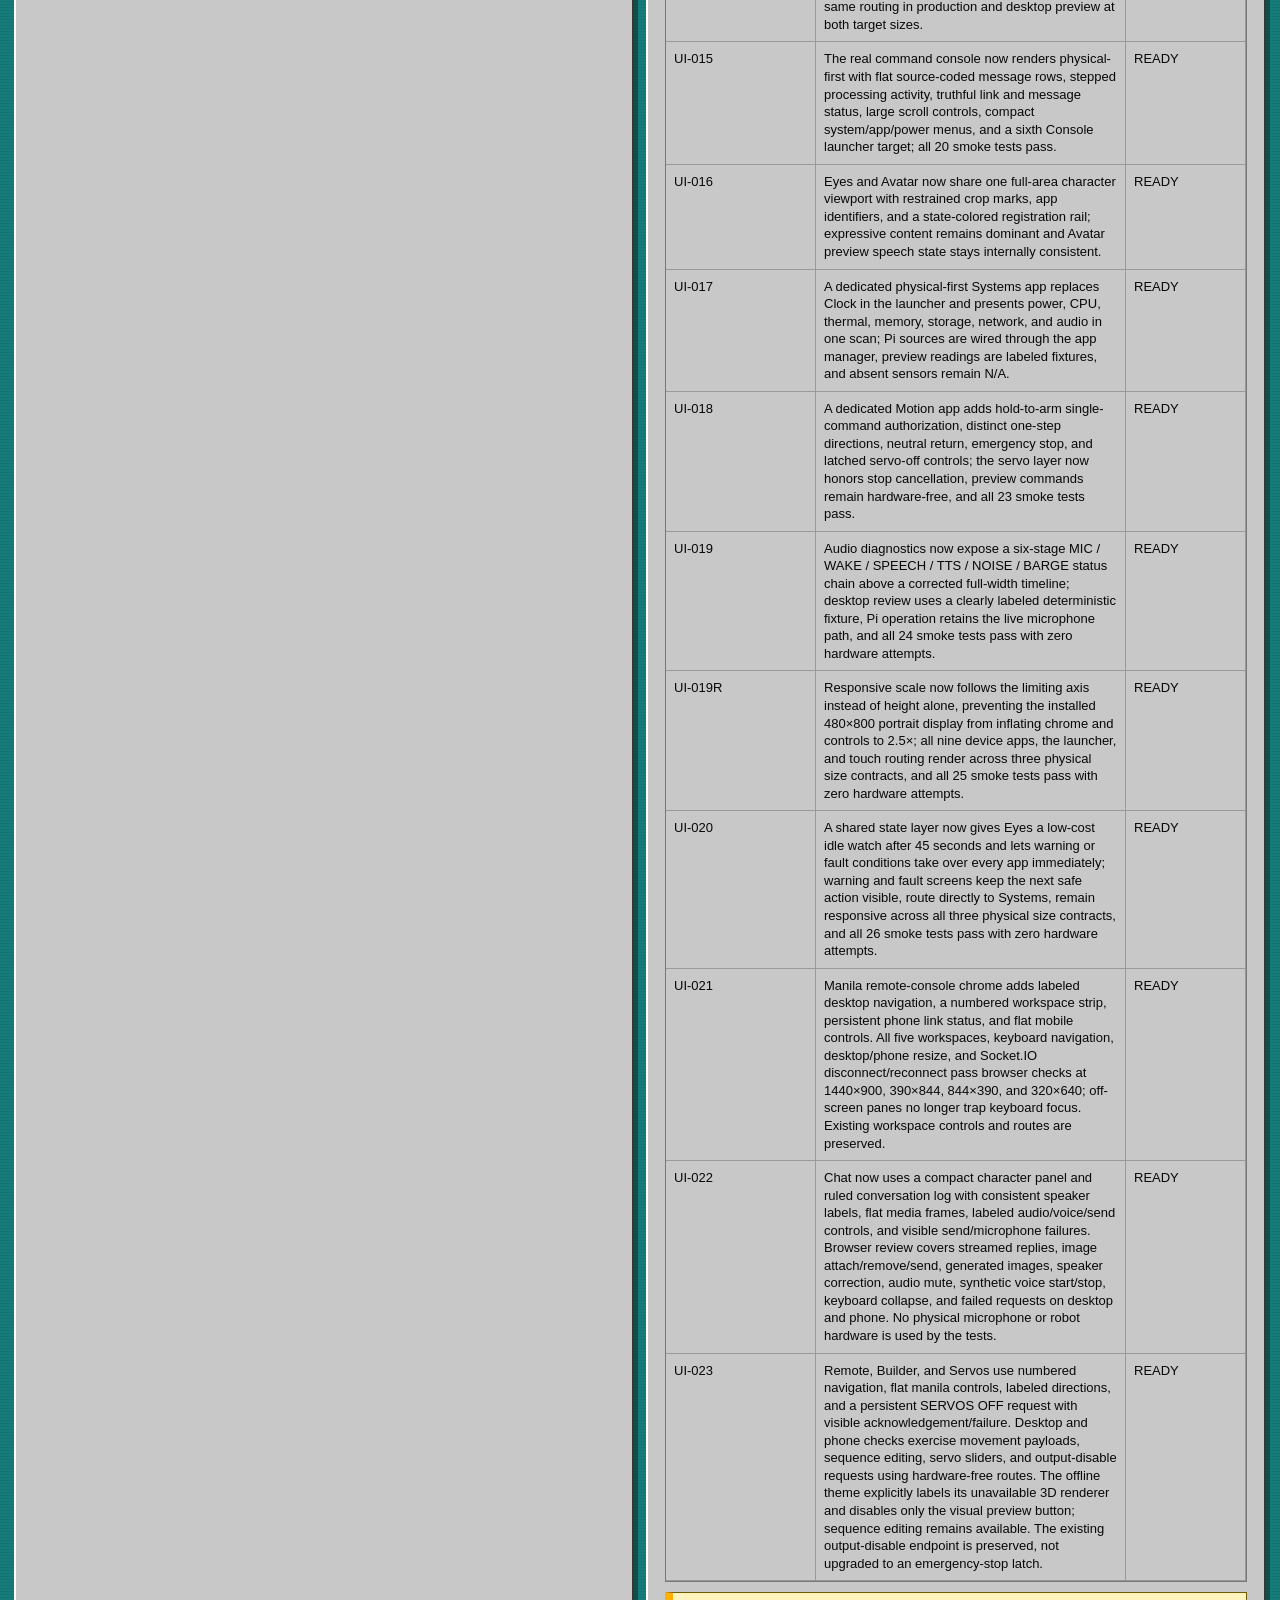
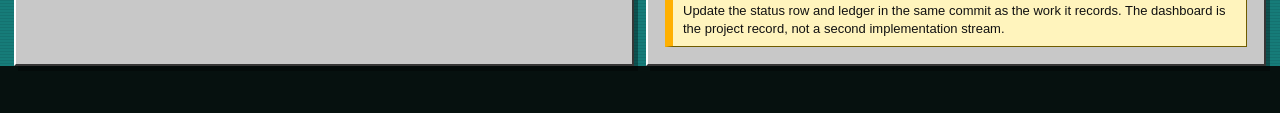
==== commit 8ccc9e6a: "[GAIT-001]: Add larger alternating steps with unloaded stance closure" ====
--- a/Documentation/TARS95_BUILD_DASHBOARD.html
+++ b/Documentation/TARS95_BUILD_DASHBOARD.html
@@ -498,7 +498,7 @@
           <div class="ledger" aria-label="Review ledger">
             <div class="head">Action</div><div class="head">Commit / review evidence</div><div class="head">Decision</div>
             <div>PLAN-000</div><div>This dashboard; repository baseline 7593f8c.</div><div>READY</div>
-            <div>GAIT-001</div><div>Motion-screen Forward uses an experimental timed/eased alternating gait: one ~8.44-second cycle, excursions relative to calibrated neutral and endpoints, explicit plant/settle phases, visible phase status, checked PWM writes, and cancellation. Final standing output stays enabled until Stop / Servos Off. Nine hardware-free gait tests and the Motion authorization regression pass. Reverse/turn commands retain their existing gait. First Pi trial produced no useful movement. Revision increases lift to 45% of neutral-to-up travel, support extension to 30%, and stride to 16%, with longer vertical phases. Second Pi trial: both command loops reached SETTLE but physical servo movement stopped. Follow-up removes redundant unchanged PWM writes, logs numeric targets, and checks final leg PWM registers; this does not measure servo power or position. Latest Pi trial moves forward but finishes with the left leg extended. Revised closing phase brings the left leg alongside the right while unloaded and lands at neutral, avoiding a swing reset with both feet planted. Pi trial confirms the closing phase now finishes straight. Next timing trial cuts moving phases by 15% and removes excess neutral dwell, reducing the cycle from 11.15 to 8.44 seconds while preserving lift, stride, easing, and 0.25-second contact-settling pauses. Faster-pace stability validation on Pi remains pending.</div><div>PI TEST PENDING</div>
+            <div>GAIT-001</div><div>Motion-screen Forward uses an experimental timed/eased gait with checked PWM writes, cancellation, numeric phase targets, final PWM register readback, and standing output enabled until Stop / Servos Off. Reverse/turn retain their existing gait. Pi trials: early steps were too small; closing an unloaded leg fixed the diagonal finish, but shorter timing still felt like a shuffle. Current revision gives both legs a full forward swing, then closes the trailing right leg while unloaded. Stride rises from 16% to 40% of calibrated directional travel; lift rises from 45% to 75% of neutral-to-up travel; support extension rises from 30% to 45%. Plant/settle phases preserve swing position; left planting is eased over one second to bound per-frame pulse changes. Nine hardware-free tests pass, including both-leg clearance, passing steps, unloaded closure, consecutive commands, cancellation, failed writes, and readback. Larger-step balance, clearance, and physical walking remain pending Pi validation; register readback does not measure servo power, position, or foot contact.</div><div>PI TEST PENDING</div>
             <div>UI-001</div><div>Isolated manifest + idempotent Windows setup; clean install, import verification, and repeat-run checks passed.</div><div>READY</div>
             <div>UI-002</div><div>Five real apps × two target sizes passed headless renders with production rotation and zero hardware attempts.</div><div>READY</div>
             <div>UI-003</div><div>Production Jinja/static UI passed 20-route, Socket.IO, write no-op, and robot-import checks; chat, motion, dashboard, and config verified in a real browser.</div><div>READY</div>
